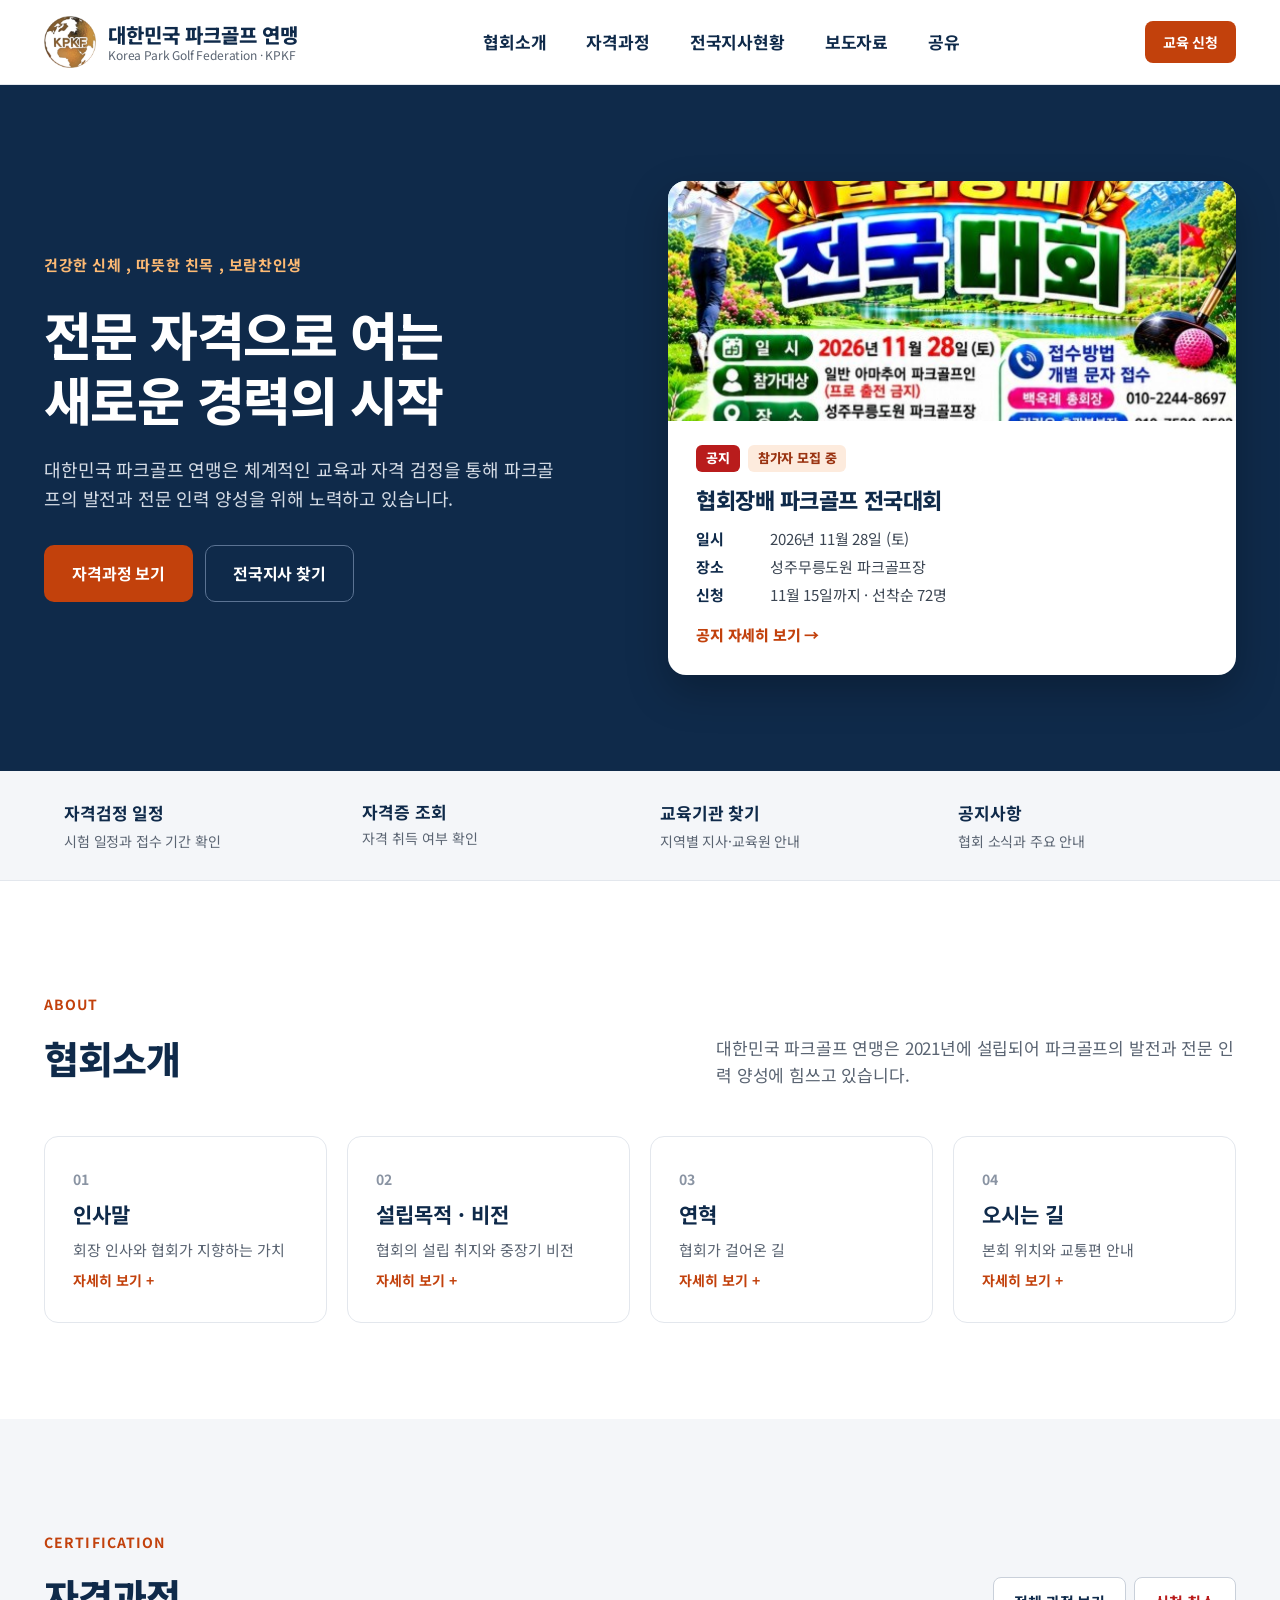
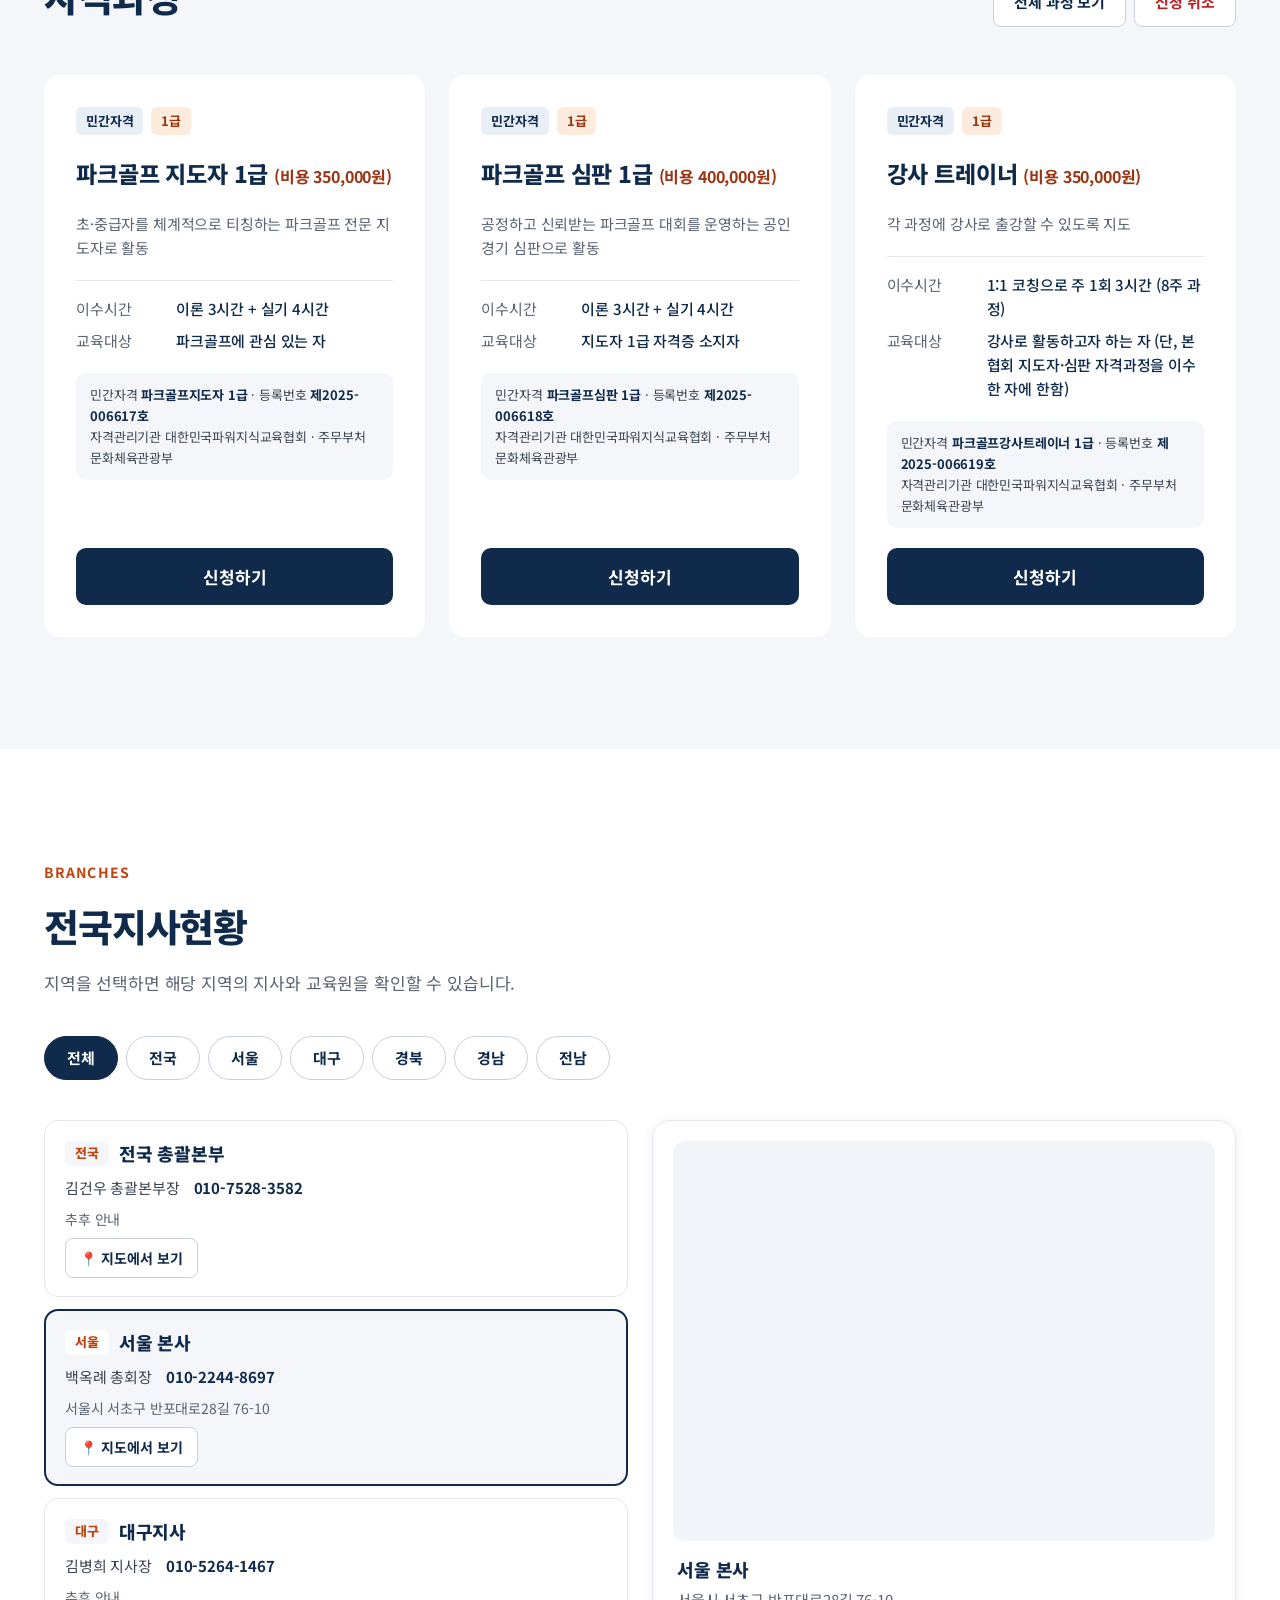
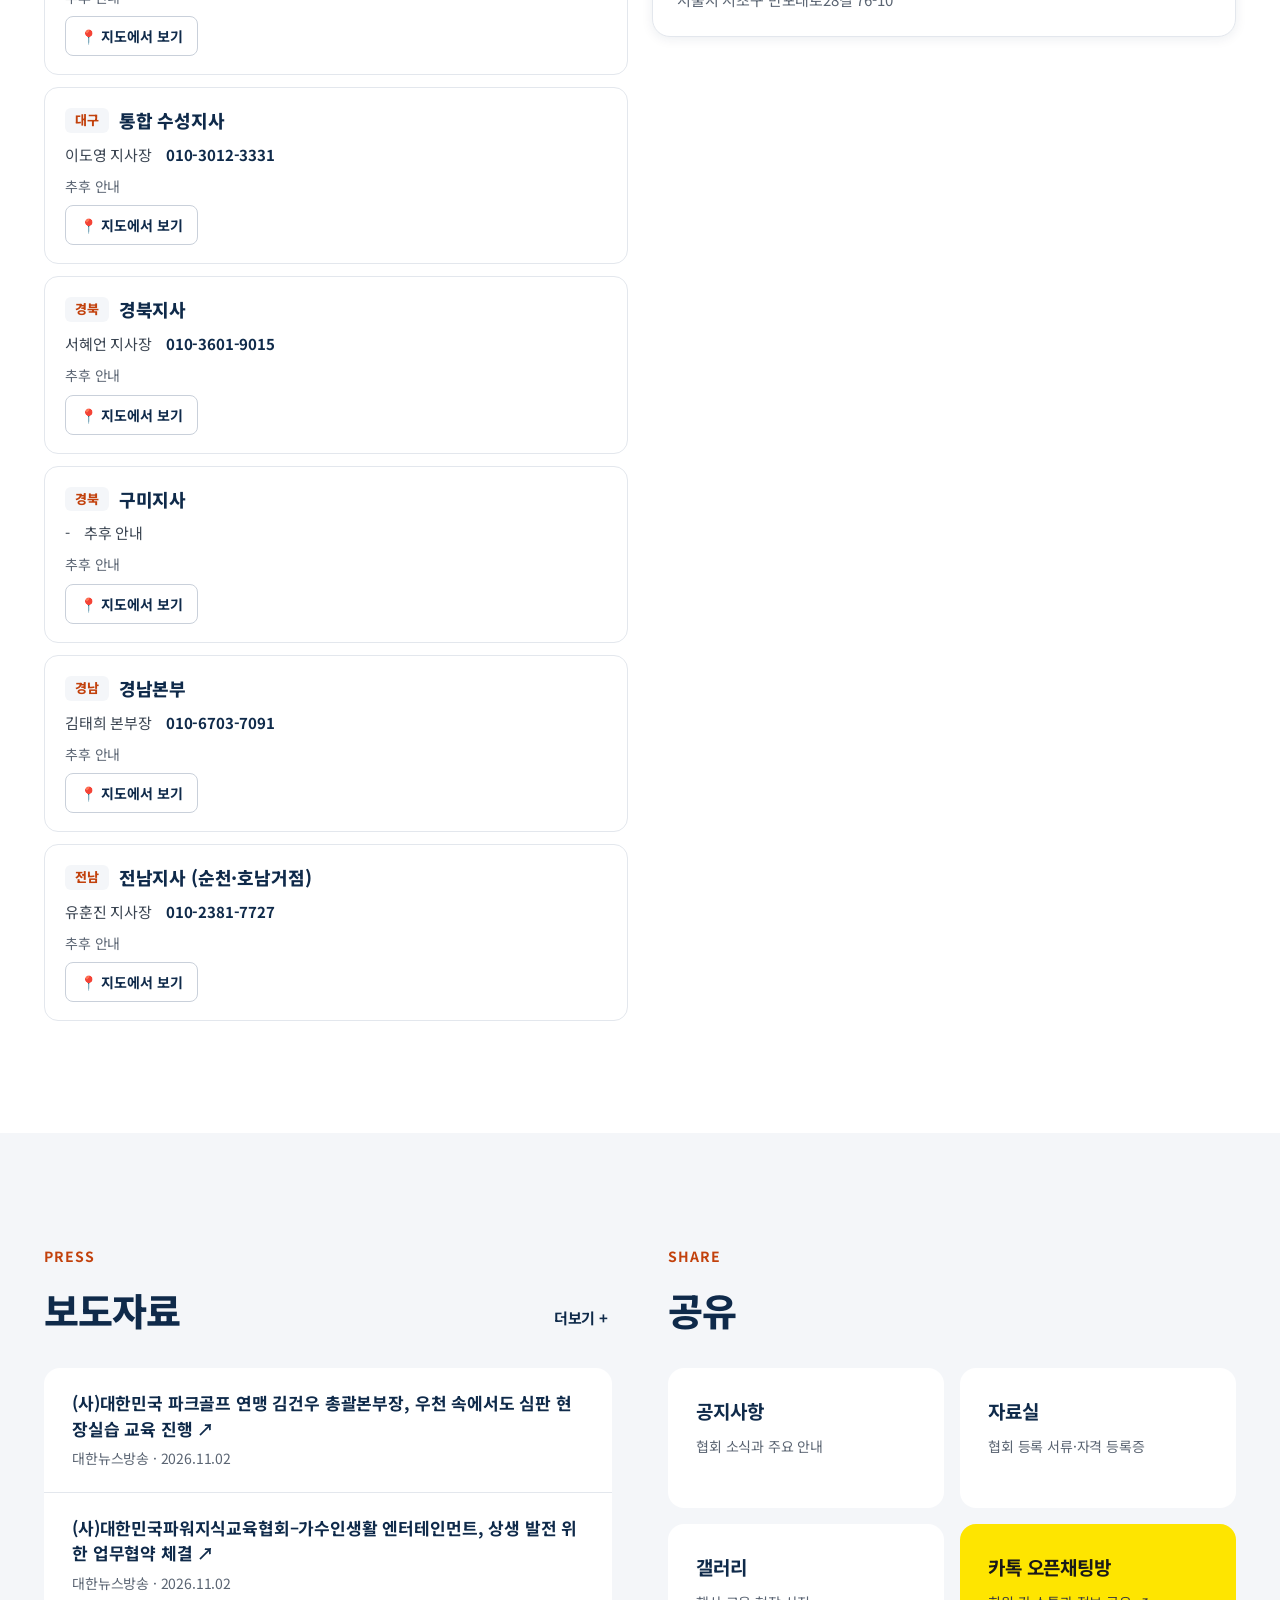
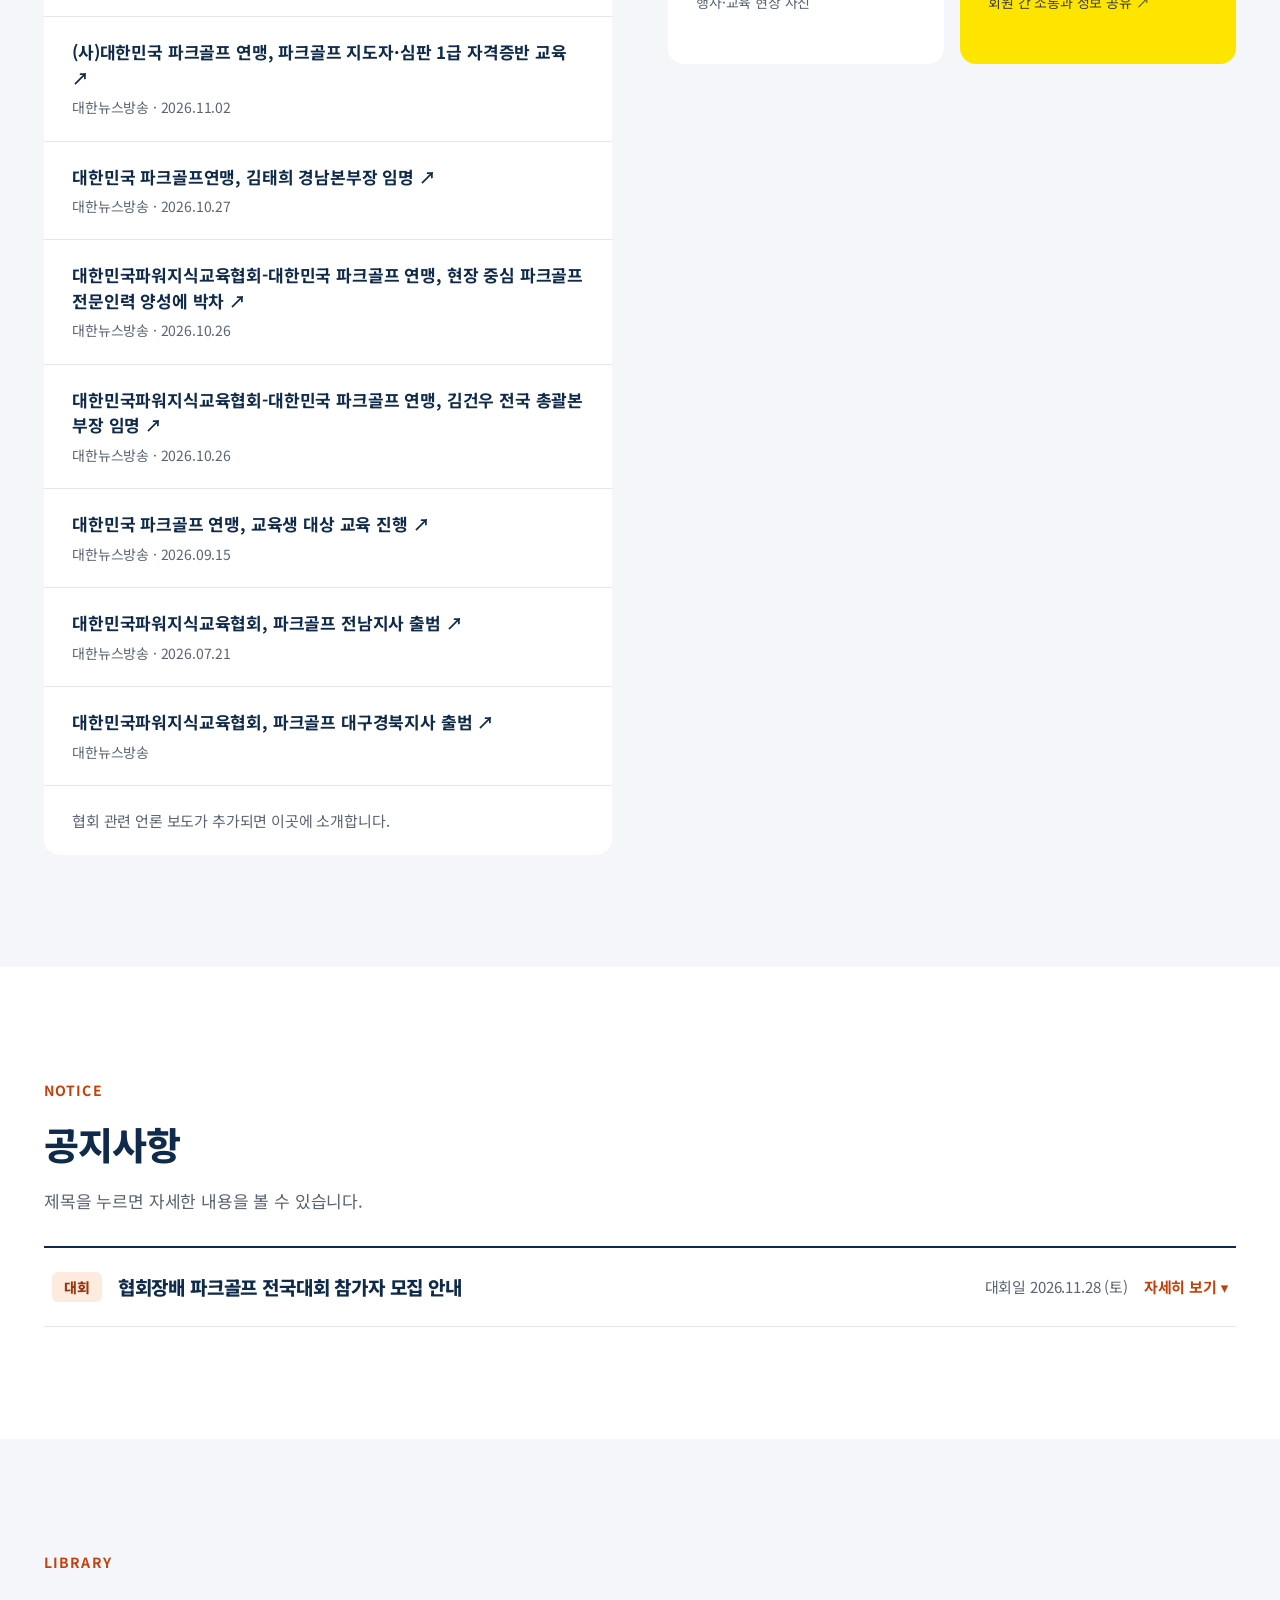
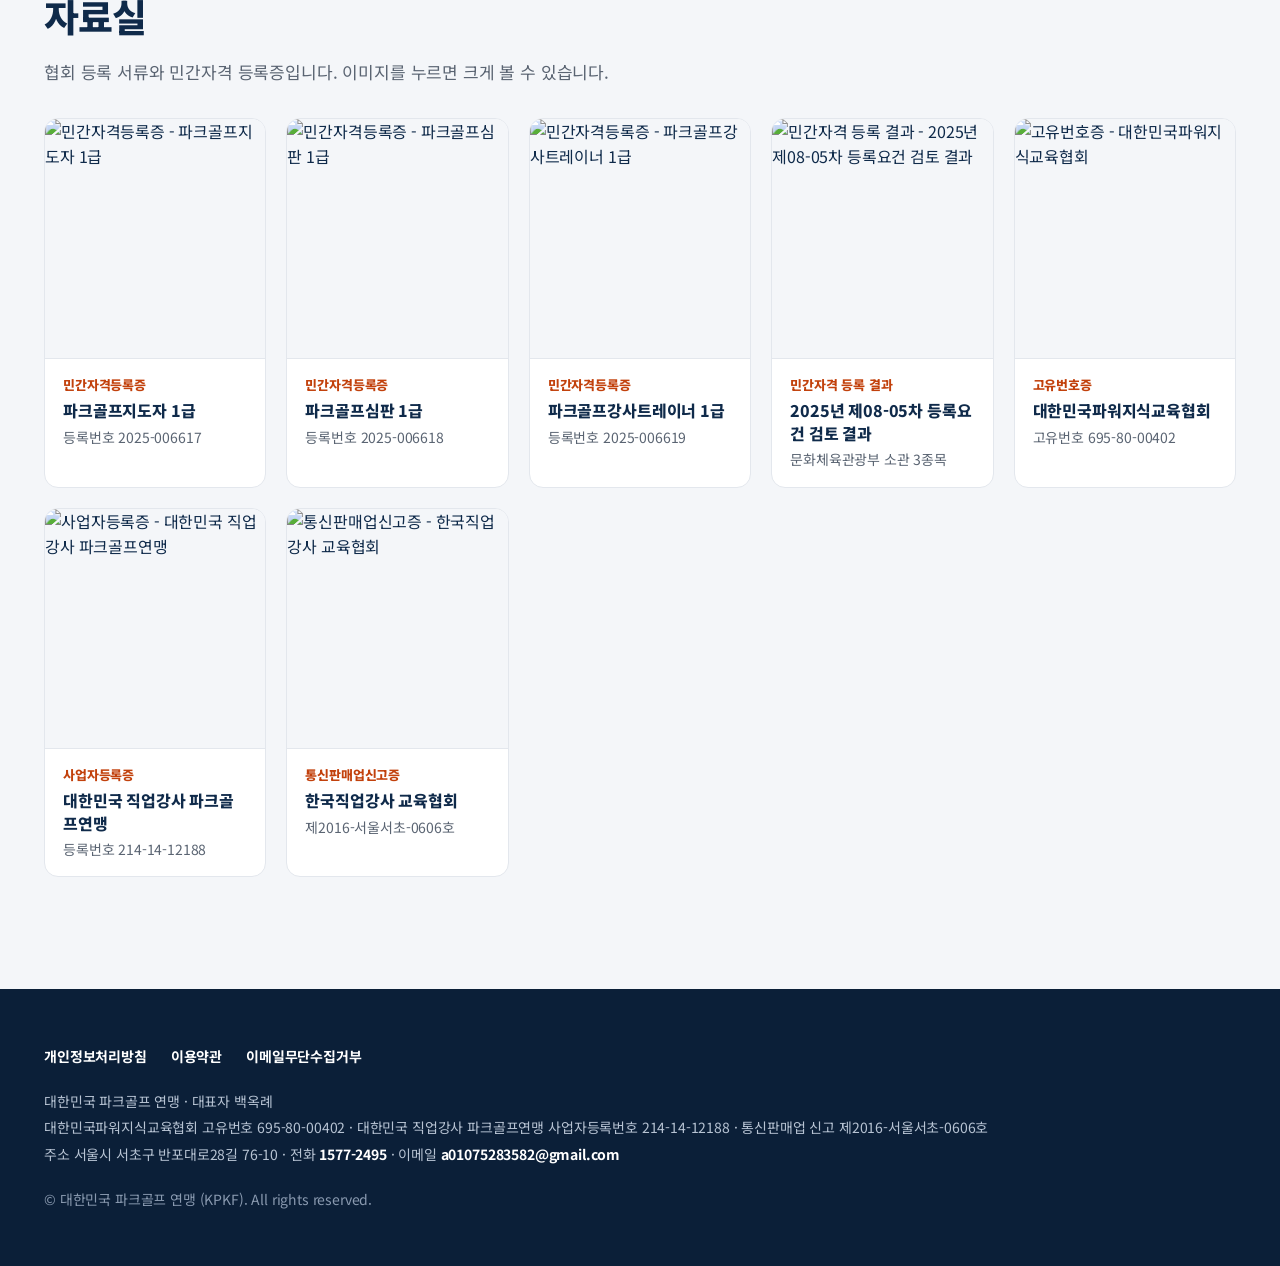
==== index.html @ 2e0759ea "Add files via upload" ====
<!doctype html>
<html lang="ko">
<head>
<meta charset="utf-8">
<link rel="icon" href="kpkf-logo.png">
<meta name="viewport" content="width=device-width, initial-scale=1">
<title>대한민국 파크골프 연맹 공식 홈페이지</title>
<meta name="description" content="대한민국 파크골프 연맹 - 협회소개, 자격과정, 전국지사현황, 보도자료, 공유">
<link rel="preconnect" href="https://fonts.googleapis.com">
<link rel="preconnect" href="https://fonts.gstatic.com" crossorigin>
<link rel="stylesheet" href="https://fonts.googleapis.com/css2?family=Noto+Sans+KR:wght@400;500;700;800&display=swap">
<style>
@media (max-width:640px){#greeting{padding:28px 20px!important}#greeting p:first-of-type{font-size:24px!important}}
:root{--accent:#C2410C}
*{box-sizing:border-box}
html{scroll-behavior:smooth}
body{margin:0}
section[id],div[id]{scroll-margin-top:16px}
a{color:#0F2A4A;text-decoration:none}a:hover{color:#C2410C}
a:focus-visible,button:focus-visible{outline:3px solid #1D4ED8;outline-offset:2px}
.region-btn{min-height:44px;padding:10px 22px;border-radius:999px;font-family:inherit;font-size:15px;font-weight:700;cursor:pointer;background:#FFFFFF;color:#0F2A4A;border:1px solid #C9D0DA}
.region-btn[aria-pressed="true"]{background:#0F2A4A;color:#FFFFFF;border-color:#0F2A4A}
.branch-row td{padding:18px 24px;color:#5A6472}
.branch-row td:last-child{white-space:nowrap}
.branch-row td:first-child{font-weight:700;color:var(--accent)}
.branch-row td:nth-child(2){font-weight:500;color:#0F2A4A}
@media (max-width:640px){h1{font-size:36px!important}h2{font-size:30px!important}}
.about-toggle{padding:32px 28px;border-radius:14px;display:flex;flex-direction:column;align-items:flex-start;gap:10px;min-height:180px;text-align:left;font-family:inherit;color:#0F2A4A;cursor:pointer;background:#FFFFFF;border:1px solid #E3E7ED}
.about-toggle[aria-expanded="true"]{background:#F4F6F9;border:2px solid #0F2A4A;padding:31px 27px}
#greeting[hidden],#vision[hidden],#history[hidden],#location[hidden]{display:none!important}
.apply-btn{margin-top:auto;padding:16px;border-radius:10px;border:0;background:#0F2A4A;color:#FFFFFF;font-family:inherit;font-size:17px;font-weight:700;cursor:pointer}
.apply-btn:hover{background:#1B3A60}
.modal{position:fixed;inset:0;z-index:50;display:flex;align-items:center;justify-content:center;padding:16px}
.modal[hidden]{display:none}
.modal-backdrop{position:absolute;inset:0;background:rgba(11,31,56,.55)}
.modal-panel{position:relative;width:100%;max-width:520px;max-height:calc(100% - 32px);overflow-y:auto;background:#FFFFFF;border-radius:20px;padding:36px 32px;box-shadow:0 20px 60px rgba(11,31,56,.3);color:#0F2A4A}
.modal-x{position:absolute;top:14px;right:14px;width:44px;height:44px;border:0;border-radius:10px;background:transparent;font-size:28px;line-height:1;color:#5A6472;cursor:pointer}
.modal-x:hover{background:#F4F6F9}
.apply-form{display:flex;flex-direction:column;gap:18px}
.apply-form .eyebrow{margin:0;font-size:14px;font-weight:700;color:var(--accent);letter-spacing:.04em}
.apply-form h2{margin:0;font-size:26px;font-weight:800;letter-spacing:-.03em}
.field{display:flex;flex-direction:column;gap:6px;font-size:16px;font-weight:700}
.field input{min-height:52px;padding:12px 14px;border:1px solid #C9D0DA;border-radius:10px;font-family:inherit;font-size:18px;color:#0F2A4A;background:#FFFFFF}
.field input:focus{outline:3px solid #1D4ED8;outline-offset:1px;border-color:#1D4ED8}
.field small{font-size:13px;font-weight:500;color:#5A6472}
.consent{display:flex;gap:10px;align-items:flex-start;padding:14px;border-radius:10px;background:#F4F6F9;font-size:14px;line-height:1.6;color:#3B4552;cursor:pointer}
.consent input{width:22px;height:22px;margin:2px 0 0;flex-shrink:0;accent-color:#0F2A4A}
.consent strong{color:#0F2A4A}
.apply-status{margin:0;font-size:15px;font-weight:700;color:#B91C1C;min-height:1px}
.apply-submit{min-height:56px;border:0;border-radius:12px;background:var(--accent);color:#FFFFFF;font-family:inherit;font-size:18px;font-weight:800;cursor:pointer}
.apply-submit:disabled{opacity:.6;cursor:wait}
.apply-done{display:flex;flex-direction:column;align-items:center;gap:14px;text-align:center;padding:16px 0}
.apply-done[hidden]{display:none}
.apply-done h2{margin:0;font-size:26px;font-weight:800}
.apply-done p{margin:0;font-size:17px;color:#3B4552;line-height:1.7}
.field select{min-height:52px;padding:12px 14px;border:1px solid #C9D0DA;border-radius:10px;font-family:inherit;font-size:18px;color:#0F2A4A;background:#FFFFFF}
.field select:focus{outline:3px solid #1D4ED8;outline-offset:1px;border-color:#1D4ED8}
.cancel-submit{background:#B91C1C}
#verify-open:hover strong{color:#C2410C}
.verify-result{padding:18px;border-radius:12px;font-size:16px;line-height:1.7}
.verify-result[hidden]{display:none}
.verify-ok{background:#D1FAE5;color:#065F46}
.verify-no{background:#FEF2F2;color:#991B1B}
.link-btn{align-self:flex-start;border:0;background:transparent;padding:6px 0;font-family:inherit;font-size:15px;font-weight:700;color:#0F2A4A;text-decoration:underline;cursor:pointer}
#notices summary::-webkit-details-marker{display:none}
#notices summary:hover strong{color:#C2410C}
.branch-layout{display:grid;grid-template-columns:minmax(0,1fr) minmax(0,1fr);gap:24px;align-items:start}
@media (max-width:860px){.branch-layout{grid-template-columns:1fr}.branch-map{position:static!important}}
.branch-map{position:sticky;top:24px;display:flex;flex-direction:column;gap:14px;padding:20px;border-radius:18px;background:#FFFFFF;border:1px solid #E3E7ED;box-shadow:0 2px 12px rgba(15,42,74,.08)}
.branch-card{display:flex;flex-direction:column;gap:8px;padding:18px 20px;border-radius:14px;background:#FFFFFF;border:1px solid #E3E7ED}
.branch-card.on{background:#F4F6F9;border:2px solid #0F2A4A;padding:17px 19px}
.branch-card .rg{padding:2px 10px;border-radius:6px;background:#F4F6F9;color:var(--accent);font-size:13px;font-weight:800}
.branch-card.on .rg{background:#FFFFFF}
.branch-card .nm{font-size:18px;font-weight:800}
.branch-card .mt{display:flex;flex-wrap:wrap;gap:4px 14px;font-size:15px;color:#3B4552}
.branch-card .mt a{font-weight:700}
.branch-card .ad{font-size:14px;color:#5A6472}
.branch-card .go{align-self:flex-start;min-height:40px;padding:8px 14px;border-radius:8px;border:1px solid #C9D0DA;background:#FFFFFF;color:#0F2A4A;font-family:inherit;font-size:14px;font-weight:700;cursor:pointer}
.branch-card .go:hover{border-color:#0F2A4A}
</style>
</head>
<body>
<div style="font-family: 'Noto Sans KR', 'Apple SD Gothic Neo', 'Malgun Gothic', system-ui, sans-serif; color: #0F2A4A; background: #FFFFFF; letter-spacing: -0.01em; line-height: 1.6">

<header style="border-bottom: 1px solid #E3E7ED; background: #FFFFFF">
<div style="max-width: 1240px; margin: 0 auto; padding: 0 24px; min-height: 84px; display: flex; flex-wrap: wrap; align-items: center; justify-content: space-between; gap: 16px">
<a href="#top" style="display: flex; align-items: center; gap: 12px; padding: 12px 0">
<img src="kpkf-logo.png" alt="KPKF 로고" style="width: 52px; height: 52px; object-fit: contain">
<span style="display: flex; flex-direction: column; line-height: 1.25"><strong style="font-size: 20px; font-weight: 800">대한민국 파크골프 연맹</strong><span style="font-size: 12px; color: #5A6472">Korea Park Golf Federation · KPKF</span></span>
</a>
<nav aria-label="주 메뉴" style="display: flex; flex-wrap: wrap; gap: 4px">
<a href="#about" style="padding: 12px 18px; font-size: 17px; font-weight: 700">협회소개</a>
<a href="#courses" style="padding: 12px 18px; font-size: 17px; font-weight: 700">자격과정</a>
<a href="#branches" style="padding: 12px 18px; font-size: 17px; font-weight: 700">전국지사현황</a>
<a href="#press" style="padding: 12px 18px; font-size: 17px; font-weight: 700">보도자료</a>
<a href="#share" style="padding: 12px 18px; font-size: 17px; font-weight: 700">공유</a>
</nav>
<div style="display: flex; gap: 8px">
<a href="#courses" style="padding: 10px 18px; font-size: 14px; font-weight: 700; border-radius: 8px; background: var(--accent); color: #FFFFFF">교육 신청</a>
</div>
</div>
</header>

<section id="top" style="background: #0F2A4A; color: #FFFFFF">
<div style="max-width: 1240px; margin: 0 auto; padding: 96px 24px; display: grid; grid-template-columns: repeat(auto-fit, minmax(320px, 1fr)); gap: 56px; align-items: center">
<div style="display: flex; flex-direction: column; gap: 24px">
<span style="font-size: 15px; font-weight: 700; color: #FDBA74; letter-spacing: 0.04em">건강한 신체 , 따뜻한 친목 , 보람찬인생&nbsp;</span>
<h1 style="margin: 0; font-size: 52px; line-height: 1.25; font-weight: 800; letter-spacing: -0.03em">전문 자격으로 여는<br>새로운 경력의 시작</h1>
<p style="margin: 0; font-size: 18px; color: #D5DCE6; max-width: 520px">대한민국 파크골프 연맹은 체계적인 교육과 자격 검정을 통해 파크골프의 발전과 전문 인력 양성을 위해 노력하고 있습니다.</p>
<div style="display: flex; flex-wrap: wrap; gap: 12px; padding-top: 8px">
<a href="#courses" style="padding: 16px 28px; border-radius: 10px; background: var(--accent); color: #FFFFFF; font-weight: 700; font-size: 16px">자격과정 보기</a>
<a href="#branches" style="padding: 15px 27px; border-radius: 10px; border: 1px solid #5B7393; color: #FFFFFF; font-weight: 700; font-size: 16px">전국지사 찾기</a>
</div>
</div>
<a href="#notices" id="hero-notice" style="display: flex; flex-direction: column; border-radius: 18px; overflow: hidden; background: #FFFFFF; color: #0F2A4A; box-shadow: 0 16px 40px rgba(0, 0, 0, 0.25)">
<img src="notice-tournament.jpg" alt="협회장배 전국대회 포스터" style="display: block; width: 100%; height: 240px; object-fit: cover; object-position: center 22%">
<span style="display: flex; flex-direction: column; gap: 12px; padding: 24px 28px 28px">
<span style="display: flex; flex-wrap: wrap; align-items: center; gap: 8px"><span style="padding: 3px 10px; border-radius: 6px; background: #B91C1C; color: #FFFFFF; font-size: 13px; font-weight: 800">공지</span><span style="padding: 3px 10px; border-radius: 6px; background: #FDEBDD; color: #9A3412; font-size: 13px; font-weight: 800">참가자 모집 중</span></span>
<strong style="font-size: 22px; line-height: 1.4; font-weight: 800; letter-spacing: -0.02em">협회장배 파크골프 전국대회</strong>
<span style="display: grid; grid-template-columns: 64px 1fr; gap: 4px 10px; font-size: 15px; color: #3B4552"><b style="color: #0F2A4A">일시</b><span>2026년 11월 28일 (토)</span><b style="color: #0F2A4A">장소</b><span>성주무릉도원 파크골프장</span><b style="color: #0F2A4A">신청</b><span>11월 15일까지 · 선착순 72명</span></span>
<span style="margin-top: 4px; font-size: 15px; font-weight: 800; color: var(--accent)">공지 자세히 보기 →</span>
</span>
</a>
</div>
</section>

<section aria-label="바로가기" style="background: #F4F6F9; border-bottom: 1px solid #E3E7ED">
<div style="max-width: 1240px; margin: 0 auto; padding: 0 24px; display: grid; grid-template-columns: repeat(auto-fit, minmax(200px, 1fr))">
<a href="#courses" style="padding: 28px 20px; display: flex; flex-direction: column; gap: 4px"><strong style="font-size: 17px">자격검정 일정</strong><span style="font-size: 14px; color: #5A6472">시험 일정과 접수 기간 확인</span></a>
<button type="button" id="verify-open" style="padding: 28px 20px; display: flex; flex-direction: column; align-items: flex-start; gap: 4px; border: 0; background: transparent; font-family: inherit; color: #0F2A4A; text-align: left; cursor: pointer"><strong style="font-size: 17px">자격증 조회</strong><span style="font-size: 14px; color: #5A6472">자격 취득 여부 확인</span></button>
<a href="#branches" style="padding: 28px 20px; display: flex; flex-direction: column; gap: 4px"><strong style="font-size: 17px">교육기관 찾기</strong><span style="font-size: 14px; color: #5A6472">지역별 지사·교육원 안내</span></a>
<a href="#notices" style="padding: 28px 20px; display: flex; flex-direction: column; gap: 4px"><strong style="font-size: 17px">공지사항</strong><span style="font-size: 14px; color: #5A6472">협회 소식과 주요 안내</span></a>
</div>
</section>

<section id="about" style="max-width: 1240px; margin: 0 auto; padding: 112px 24px 96px; display: flex; flex-direction: column; gap: 48px">
<div style="display: flex; flex-wrap: wrap; justify-content: space-between; align-items: flex-end; gap: 24px">
<div style="display: flex; flex-direction: column; gap: 12px">
<span style="font-size: 14px; font-weight: 700; color: var(--accent); letter-spacing: 0.08em">ABOUT</span>
<h2 style="margin: 0; font-size: 38px; font-weight: 800; letter-spacing: -0.03em">협회소개</h2>
</div>
<p style="margin: 0; max-width: 520px; font-size: 17px; color: #5A6472">대한민국 파크골프 연맹은 2021년에 설립되어 파크골프의 발전과 전문 인력 양성에 힘쓰고 있습니다.</p>
</div>
<div style="display: grid; grid-template-columns: repeat(auto-fit, minmax(220px, 1fr)); gap: 20px">
<button type="button" class="about-toggle" data-panel="greeting" aria-expanded="false" aria-controls="greeting"><span style="font-size: 14px; font-weight: 700; color: #8A94A3">01</span><strong style="font-size: 21px">인사말</strong><span style="font-size: 15px; color: #5A6472">회장 인사와 협회가 지향하는 가치</span><span style="margin-top: auto; font-size: 14px; font-weight: 700; color: var(--accent)"><span class="toggle-label">자세히 보기 +</span></span></button>
<button type="button" class="about-toggle" data-panel="vision" aria-expanded="false" aria-controls="vision"><span style="font-size: 14px; font-weight: 700; color: #8A94A3">02</span><strong style="font-size: 21px">설립목적 · 비전</strong><span style="font-size: 15px; color: #5A6472">협회의 설립 취지와 중장기 비전</span><span style="margin-top: auto; font-size: 14px; font-weight: 700; color: var(--accent)"><span class="toggle-label">자세히 보기 +</span></span></button>
<button type="button" class="about-toggle" data-panel="history" aria-expanded="false" aria-controls="history"><span style="font-size: 14px; font-weight: 700; color: #8A94A3">03</span><strong style="font-size: 21px">연혁</strong><span style="font-size: 15px; color: #5A6472">협회가 걸어온 길</span><span style="margin-top: auto; font-size: 14px; font-weight: 700; color: var(--accent)"><span class="toggle-label">자세히 보기 +</span></span></button>
<button type="button" class="about-toggle" data-panel="location" aria-expanded="false" aria-controls="location"><span style="font-size: 14px; font-weight: 700; color: #8A94A3">04</span><strong style="font-size: 21px">오시는 길</strong><span style="font-size: 15px; color: #5A6472">본회 위치와 교통편 안내</span><span style="margin-top: auto; font-size: 14px; font-weight: 700; color: var(--accent)"><span class="toggle-label">자세히 보기 +</span></span></button>
</div>
<div id="greeting" hidden style="display: grid; grid-template-columns: repeat(auto-fit, minmax(300px, 1fr)); gap: 56px; align-items: start; margin-top: -16px; padding: 48px; border-radius: 20px; background: #F4F6F9">
<figure style="margin: 0; display: flex; flex-direction: column; align-items: center; gap: 20px; text-align: center">
<div style="position: relative; width: 100%; max-width: 280px">
<img src="president.jpg" alt="대한민국파워지식교육협회 총회장 백옥례" style="display: block; width: 100%; aspect-ratio: 239 / 265; object-fit: cover; border-radius: 18px; border: 6px solid #FFFFFF; box-sizing: border-box">
<span style="position: absolute; left: 50%; bottom: -16px; transform: translateX(-50%); white-space: nowrap; padding: 6px 18px; border-radius: 999px; background: #0F2A4A; color: #FFFFFF; font-size: 14px; font-weight: 700">총회장 백옥례</span>
</div>
<figcaption style="display: flex; flex-direction: column; gap: 4px; padding-top: 16px">
<strong style="font-size: 26px; font-weight: 800; letter-spacing: 0.2em">백옥례</strong>
<span style="font-size: 15px; font-weight: 700; color: var(--accent)">대한민국파워지식교육협회 총회장</span>
<span style="font-size: 14px; color: #5A6472">사단법인 한국파크골프교육발전위원회 자문위원</span>
</figcaption>
</figure>
<div style="display: flex; flex-direction: column; gap: 20px; font-size: 17px; color: #3B4552; line-height: 1.8">
<span aria-hidden="true" style="font-size: 64px; line-height: 0.6; font-weight: 800; color: var(--accent); padding-top: 16px">“</span>
<p style="margin: 0; font-size: 30px; line-height: 1.45; font-weight: 800; color: #0F2A4A; letter-spacing: -0.03em">건강한 신체, 따뜻한 친목, 보람찬 인생 2막의 일자리를 선물하겠습니다.</p>
<p style="margin: 0">안녕하십니까. 대한민국파워지식교육협회 파크골프 홈페이지를 찾아주신 전국의 파크골프 동호인 여러분과 교육생 여러분을 진심으로 환영합니다.</p>
<p style="margin: 0">초고령 사회로 진입하는 대한민국에서 <strong style="color: #0F2A4A">파크골프</strong>는 단순한 여가 스포츠를 넘어, 어르신들의 활기찬 건강 증진과 세대 간의 소통, 그리고 은퇴 이후 새로운 사회적 역할을 찾아주는 가장 이상적인 생활체육으로 급성장하고 있습니다.</p>
<p style="margin: 0">우리 협회는 서울 본사를 필두로 대구지사, 전남지사 등 전국적인 교육망을 구축하고, 한국직업능력연구원에 정식 등록된 <strong style="color: #0F2A4A">지도자 1급, 강사트레이너 1급, 심판 1급</strong> 자격과정을 체계적으로 운영하고 있습니다. 자격 취득에 머무르지 않고 전국의 체육센터, 복지관, 지자체 구장으로 강사 채용을 직접 연계하여 회원 여러분의 일자리 창출을 끝까지 책임지겠습니다.</p>
<p style="margin: 0; padding-top: 8px; text-align: right; font-size: 18px; font-weight: 700; color: #0F2A4A">대한민국파워지식교육협회 총회장 백 옥 례 배상</p>
</div>
</div>
<div id="vision" hidden style="display: flex; flex-direction: column; gap: 28px; margin-top: -16px; padding: 48px; border-radius: 20px; background: #F4F6F9">
<div style="display: flex; flex-direction: column; gap: 8px">
<h3 style="margin: 0; font-size: 28px; font-weight: 800; letter-spacing: -0.03em">설립목적 · 비전</h3>
<p style="margin: 0; font-size: 16px; color: #5A6472">건강, 화합, 일자리. 협회가 지키는 세 가지 핵심 가치입니다.</p>
</div>
<div style="display: grid; grid-template-columns: repeat(auto-fit, minmax(280px, 1fr)); gap: 24px">
<article style="padding: 36px 32px 28px; border-radius: 18px; border: 1px solid #E3E7ED; background: #FFFFFF; box-shadow: 0 2px 10px rgba(15, 42, 74, 0.06); display: flex; flex-direction: column; gap: 10px">
<span style="width: 64px; height: 64px; border-radius: 16px; background: #059669; display: flex; align-items: center; justify-content: center; margin-bottom: 18px"><svg aria-hidden="true" width="32" height="32" viewBox="0 0 24 24" fill="none" stroke="#FFFFFF" stroke-width="2" stroke-linecap="round" stroke-linejoin="round"><path d="M19 14c1.49-1.46 3-3.21 3-5.5A5.5 5.5 0 0 0 16.5 3c-1.76 0-3 .5-4.5 2-1.5-1.5-2.74-2-4.5-2A5.5 5.5 0 0 0 2 8.5c0 2.3 1.5 4.05 3 5.5l7 7Z"></path><path d="M3.22 12H9.5l.5-1 2 4.5 2-7 1.5 3.5h5.27"></path></svg></span>
<span style="font-size: 14px; font-weight: 800; color: #047857; letter-spacing: 0.06em">VALUE 01</span>
<h4 style="margin: 0; font-size: 22px; font-weight: 800">건강 증진 (Health)</h4>
<span style="font-size: 14px; font-weight: 700; color: #5A6472">100세 시대 심신 활력</span>
<p style="margin: 0; font-size: 16px; color: #3B4552; line-height: 1.75">남녀노소 누구나 무리 없이 자연 속을 걸으며 심폐 기능과 근력을 향상시키는 친환경 평생 건강 스포츠를 보급합니다.</p>
<div style="margin-top: auto; padding-top: 20px; border-top: 1px solid #EEF1F5; display: flex; align-items: center; gap: 8px; font-size: 14px; font-weight: 700; color: #047857"><svg aria-hidden="true" width="18" height="18" viewBox="0 0 24 24" fill="none" stroke="currentColor" stroke-width="2" stroke-linecap="round" stroke-linejoin="round"><circle cx="12" cy="12" r="10"></circle><path d="m9 12 2 2 4-4"></path></svg>협회 핵심 실천 규약</div>
</article>
<article style="padding: 36px 32px 28px; border-radius: 18px; border: 1px solid #E3E7ED; background: #FFFFFF; box-shadow: 0 2px 10px rgba(15, 42, 74, 0.06); display: flex; flex-direction: column; gap: 10px">
<span style="width: 64px; height: 64px; border-radius: 16px; background: #EA580C; display: flex; align-items: center; justify-content: center; margin-bottom: 18px"><svg aria-hidden="true" width="32" height="32" viewBox="0 0 24 24" fill="none" stroke="#FFFFFF" stroke-width="2" stroke-linecap="round" stroke-linejoin="round"><path d="M16 21v-2a4 4 0 0 0-4-4H6a4 4 0 0 0-4 4v2"></path><circle cx="9" cy="7" r="4"></circle><path d="M22 21v-2a4 4 0 0 0-3-3.87"></path><path d="M16 3.13a4 4 0 0 1 0 7.75"></path></svg></span>
<span style="font-size: 14px; font-weight: 800; color: #047857; letter-spacing: 0.06em">VALUE 02</span>
<h4 style="margin: 0; font-size: 22px; font-weight: 800">친목 융합 (Harmony)</h4>
<span style="font-size: 14px; font-weight: 700; color: #5A6472">세대공감 따뜻한 커뮤니티</span>
<p style="margin: 0; font-size: 16px; color: #3B4552; line-height: 1.75">부부, 동호인, 3대 가족이 함께 즐기며 고립과 소외를 극복하고 활력 넘치는 사회적 유대감과 밝은 웃음을 나눕니다.</p>
<div style="margin-top: auto; padding-top: 20px; border-top: 1px solid #EEF1F5; display: flex; align-items: center; gap: 8px; font-size: 14px; font-weight: 700; color: #047857"><svg aria-hidden="true" width="18" height="18" viewBox="0 0 24 24" fill="none" stroke="currentColor" stroke-width="2" stroke-linecap="round" stroke-linejoin="round"><circle cx="12" cy="12" r="10"></circle><path d="m9 12 2 2 4-4"></path></svg>협회 핵심 실천 규약</div>
</article>
<article style="padding: 36px 32px 28px; border-radius: 18px; border: 1px solid #E3E7ED; background: #FFFFFF; box-shadow: 0 2px 10px rgba(15, 42, 74, 0.06); display: flex; flex-direction: column; gap: 10px">
<span style="width: 64px; height: 64px; border-radius: 16px; background: #4338CA; display: flex; align-items: center; justify-content: center; margin-bottom: 18px"><svg aria-hidden="true" width="32" height="32" viewBox="0 0 24 24" fill="none" stroke="#FFFFFF" stroke-width="2" stroke-linecap="round" stroke-linejoin="round"><rect x="2" y="7" width="20" height="14" rx="2"></rect><path d="M16 21V5a2 2 0 0 0-2-2h-4a2 2 0 0 0-2 2v16"></path></svg></span>
<span style="font-size: 14px; font-weight: 800; color: #047857; letter-spacing: 0.06em">VALUE 03</span>
<h4 style="margin: 0; font-size: 22px; font-weight: 800">일자리 창출 (Job Creation)</h4>
<span style="font-size: 14px; font-weight: 700; color: #5A6472">인생 2막 전문 강사 양성</span>
<p style="margin: 0; font-size: 16px; color: #3B4552; line-height: 1.75">체계적인 공인 자격 교육을 통해 은퇴자와 시니어들에게 공공·민간 체육시설 전문 지도자 취업의 길을 열어드립니다.</p>
<div style="margin-top: auto; padding-top: 20px; border-top: 1px solid #EEF1F5; display: flex; align-items: center; gap: 8px; font-size: 14px; font-weight: 700; color: #047857"><svg aria-hidden="true" width="18" height="18" viewBox="0 0 24 24" fill="none" stroke="currentColor" stroke-width="2" stroke-linecap="round" stroke-linejoin="round"><circle cx="12" cy="12" r="10"></circle><path d="m9 12 2 2 4-4"></path></svg>협회 핵심 실천 규약</div>
</article>
</div>
</div>
<div id="history" hidden style="margin-top: -16px; padding: 48px; border-radius: 20px; background: #F4F6F9; display: flex; flex-direction: column; gap: 32px">
<h3 style="margin: 0; display: flex; align-items: center; gap: 12px; font-size: 28px; font-weight: 800; letter-spacing: -0.03em"><svg aria-hidden="true" width="28" height="28" viewBox="0 0 24 24" fill="none" stroke="#047857" stroke-width="2" stroke-linecap="round" stroke-linejoin="round"><rect x="3" y="4" width="18" height="18" rx="2"></rect><path d="M16 2v4M8 2v4M3 10h18"></path></svg>협회 주요 연혁</h3>
<div style="position: relative">
<span aria-hidden="true" style="position: absolute; left: 11px; top: 8px; bottom: 8px; width: 2px; background: #A7F3D0"></span>
<ol style="position: relative; margin: 0; padding: 0; list-style: none; display: flex; flex-direction: column; gap: 32px">
<li style="position: relative; display: flex; flex-direction: column; align-items: flex-start; gap: 8px; padding-left: 40px">
<span aria-hidden="true" style="position: absolute; left: 3px; top: 4px; width: 18px; height: 18px; border-radius: 50%; background: #047857; border: 4px solid #FFFFFF; box-shadow: 0 0 0 1px #A7F3D0; box-sizing: border-box"></span>
<span style="padding: 2px 12px; border-radius: 6px; background: #D1FAE5; color: #065F46; font-size: 14px; font-weight: 800">2021</span>
<p style="margin: 0; font-size: 17px; font-weight: 700; color: #0F2A4A; line-height: 1.6">대한민국파워지식교육협회 설립 및 파크골프 표준화 교육 연구회 발족</p>
</li>
<li style="position: relative; display: flex; flex-direction: column; align-items: flex-start; gap: 8px; padding-left: 40px">
<span aria-hidden="true" style="position: absolute; left: 3px; top: 4px; width: 18px; height: 18px; border-radius: 50%; background: #047857; border: 4px solid #FFFFFF; box-shadow: 0 0 0 1px #A7F3D0; box-sizing: border-box"></span>
<span style="padding: 2px 12px; border-radius: 6px; background: #D1FAE5; color: #065F46; font-size: 14px; font-weight: 800">2022</span>
<p style="margin: 0; font-size: 17px; font-weight: 700; color: #0F2A4A; line-height: 1.6">파크골프 지도자 1급, 강사트레이너 1급, 심판 1급 직업능력연구원 등록</p>
</li>
<li style="position: relative; display: flex; flex-direction: column; align-items: flex-start; gap: 8px; padding-left: 40px">
<span aria-hidden="true" style="position: absolute; left: 3px; top: 4px; width: 18px; height: 18px; border-radius: 50%; background: #047857; border: 4px solid #FFFFFF; box-shadow: 0 0 0 1px #A7F3D0; box-sizing: border-box"></span>
<span style="padding: 2px 12px; border-radius: 6px; background: #D1FAE5; color: #065F46; font-size: 14px; font-weight: 800">2023</span>
<p style="margin: 0; font-size: 17px; font-weight: 700; color: #0F2A4A; line-height: 1.6">수도권 중앙교육원 확장 이전 및 누적 수료생 5,000명 돌파</p>
</li>
<li style="position: relative; display: flex; flex-direction: column; align-items: flex-start; gap: 8px; padding-left: 40px">
<span aria-hidden="true" style="position: absolute; left: 3px; top: 4px; width: 18px; height: 18px; border-radius: 50%; background: #047857; border: 4px solid #FFFFFF; box-shadow: 0 0 0 1px #A7F3D0; box-sizing: border-box"></span>
<span style="padding: 2px 12px; border-radius: 6px; background: #D1FAE5; color: #065F46; font-size: 14px; font-weight: 800">2026. 04</span>
<p style="margin: 0; font-size: 17px; font-weight: 700; color: #0F2A4A; line-height: 1.6">대구지사 공식 창립 출범식 및 영남권 아카데미 개설</p>
</li>
<li style="position: relative; display: flex; flex-direction: column; align-items: flex-start; gap: 8px; padding-left: 40px">
<span aria-hidden="true" style="position: absolute; left: 3px; top: 4px; width: 18px; height: 18px; border-radius: 50%; background: #047857; border: 4px solid #FFFFFF; box-shadow: 0 0 0 1px #A7F3D0; box-sizing: border-box"></span>
<span style="padding: 2px 12px; border-radius: 6px; background: #D1FAE5; color: #065F46; font-size: 14px; font-weight: 800">2026. 08</span>
<p style="margin: 0; font-size: 17px; font-weight: 700; color: #0F2A4A; line-height: 1.6">전남지사(순천·호남거점) 협약 체결 및 제1기 수강생 배출</p>
</li>
<li style="position: relative; display: flex; flex-direction: column; align-items: flex-start; gap: 8px; padding-left: 40px">
<span aria-hidden="true" style="position: absolute; left: 3px; top: 4px; width: 18px; height: 18px; border-radius: 50%; background: #047857; border: 4px solid #FFFFFF; box-shadow: 0 0 0 1px #A7F3D0; box-sizing: border-box"></span>
<span style="padding: 2px 12px; border-radius: 6px; background: #D1FAE5; color: #065F46; font-size: 14px; font-weight: 800">2026. 09</span>
<p style="margin: 0; font-size: 17px; font-weight: 700; color: #0F2A4A; line-height: 1.6">누적 공인 지도자·심판 12,500명 돌파 및 부산경남·충청강원 지사 확대 추진</p>
</li>
</ol>
</div>
</div>
<div id="location" hidden style="margin-top: -16px; padding: 48px; border-radius: 20px; background: #F4F6F9; display: grid; grid-template-columns: repeat(auto-fit, minmax(300px, 1fr)); gap: 40px; align-items: stretch">
<div style="display: flex; flex-direction: column; align-items: flex-start; gap: 20px">
<span style="display: inline-flex; align-items: center; gap: 6px; padding: 6px 12px; border-radius: 8px; background: #D1FAE5; color: #065F46; font-size: 14px; font-weight: 800"><svg aria-hidden="true" width="16" height="16" viewBox="0 0 24 24" fill="none" stroke="currentColor" stroke-width="2.2" stroke-linecap="round" stroke-linejoin="round"><path d="M20 10c0 6-8 12-8 12s-8-6-8-12a8 8 0 0 1 16 0Z"></path><circle cx="12" cy="10" r="3"></circle></svg>본사 및 중앙교육원 위치</span>
<h3 style="margin: 0; font-size: 28px; font-weight: 800; letter-spacing: -0.03em">대한민국파워지식교육협회 중앙본사</h3>
<dl style="margin: 0; display: flex; flex-direction: column; gap: 14px; font-size: 16px">
<div><dt style="font-weight: 800">도로명 주소</dt><dd style="margin: 2px 0 0; color: #3B4552">서울특별시 서초구 반포대로28길 76-10 (서초동)</dd></div>
<div><dt style="font-weight: 800">지하철 이용 시</dt><dd style="margin: 2px 0 0; color: #3B4552">지하철 2호선 서초역 1·2번 출구 도보 5분 (2·3호선 교대역 14번 출구)</dd></div>
<div><dt style="font-weight: 800">버스 이용 시</dt><dd style="margin: 2px 0 0; color: #3B4552">서초역·서초동 정류장 하차 (간선 405, 461, 641, 742 / 지선 5413)</dd></div>
<div><dt style="font-weight: 800">대표 전화</dt><dd style="margin: 2px 0 0"><a href="tel:1577-2495" style="color: #047857; font-size: 18px; font-weight: 800">1577-2495</a></dd></div>
</dl>
<div style="display: flex; flex-wrap: wrap; gap: 10px; padding-top: 8px">
<a href="https://map.kakao.com/link/search/%EC%84%9C%EC%9A%B8%ED%8A%B9%EB%B3%84%EC%8B%9C%20%EC%84%9C%EC%B4%88%EA%B5%AC%20%EB%B0%98%ED%8F%AC%EB%8C%80%EB%A1%9C28%EA%B8%B8%2076-10" target="_blank" rel="noopener" style="display: inline-flex; align-items: center; gap: 8px; min-height: 52px; padding: 0 22px; border-radius: 12px; background: #FEE500; color: #191919; font-size: 16px; font-weight: 800"><svg aria-hidden="true" width="18" height="18" viewBox="0 0 24 24" fill="none" stroke="currentColor" stroke-width="2.2" stroke-linecap="round" stroke-linejoin="round"><path d="M15 3h6v6"></path><path d="M10 14 21 3"></path><path d="M18 13v6a2 2 0 0 1-2 2H5a2 2 0 0 1-2-2V8a2 2 0 0 1 2-2h6"></path></svg>카카오맵 길찾기</a>
<a href="https://map.naver.com/p/search/%EC%84%9C%EC%9A%B8%ED%8A%B9%EB%B3%84%EC%8B%9C%20%EC%84%9C%EC%B4%88%EA%B5%AC%20%EB%B0%98%ED%8F%AC%EB%8C%80%EB%A1%9C28%EA%B8%B8%2076-10" target="_blank" rel="noopener" style="display: inline-flex; align-items: center; gap: 8px; min-height: 52px; padding: 0 22px; border-radius: 12px; background: #00873C; color: #FFFFFF; font-size: 16px; font-weight: 800"><svg aria-hidden="true" width="18" height="18" viewBox="0 0 24 24" fill="none" stroke="currentColor" stroke-width="2.2" stroke-linecap="round" stroke-linejoin="round"><path d="M15 3h6v6"></path><path d="M10 14 21 3"></path><path d="M18 13v6a2 2 0 0 1-2 2H5a2 2 0 0 1-2-2V8a2 2 0 0 1 2-2h6"></path></svg>네이버 지도 길찾기</a>
</div>
</div>
<div style="padding: 24px; border-radius: 18px; background: #FFFFFF; box-shadow: 0 2px 12px rgba(15, 42, 74, 0.08); display: flex">
<div style="flex: 1; display: flex; flex-direction: column; gap: 14px">
<iframe title="대한민국파워지식교육협회 중앙본사 위치 지도" src="https://maps.google.com/maps?q=%EC%84%9C%EC%9A%B8%ED%8A%B9%EB%B3%84%EC%8B%9C%20%EC%84%9C%EC%B4%88%EA%B5%AC%20%EB%B0%98%ED%8F%AC%EB%8C%80%EB%A1%9C28%EA%B8%B8%2076-10&amp;hl=ko&amp;z=17&amp;output=embed" loading="lazy" referrerpolicy="no-referrer-when-downgrade" style="width: 100%; flex: 1; min-height: 320px; border: 0; border-radius: 12px; background: #F1F4F8"></iframe>
<div style="display: flex; flex-direction: column; gap: 4px; padding: 0 4px">
<strong style="font-size: 17px; font-weight: 800">대한민국파워지식교육협회 중앙본사</strong>
<span style="font-size: 15px; color: #5A6472">서울특별시 서초구 반포대로28길 76-10 (서초동)</span>
</div>
</div>
</div>
</div>
</section>

<section id="courses" style="background: #F4F6F9">
<div style="max-width: 1240px; margin: 0 auto; padding: 112px 24px; display: flex; flex-direction: column; gap: 48px">
<div style="display: flex; flex-wrap: wrap; justify-content: space-between; align-items: flex-end; gap: 24px">
<div style="display: flex; flex-direction: column; gap: 12px">
<span style="font-size: 14px; font-weight: 700; color: var(--accent); letter-spacing: 0.08em">CERTIFICATION</span>
<h2 style="margin: 0; font-size: 38px; font-weight: 800; letter-spacing: -0.03em">자격과정</h2>
</div>
<div style="display: flex; flex-wrap: wrap; gap: 8px"><a href="#" style="padding: 12px 20px; border-radius: 8px; border: 1px solid #C9D0DA; font-size: 15px; font-weight: 700; background: #FFFFFF">전체 과정 보기</a><button type="button" id="cancel-open" style="min-height: 46px; padding: 12px 20px; border-radius: 8px; border: 1px solid #C9D0DA; background: #FFFFFF; color: #B91C1C; font-family: inherit; font-size: 15px; font-weight: 700; cursor: pointer">신청 취소</button></div>
</div>
<div style="display: grid; grid-template-columns: repeat(auto-fit, minmax(280px, 1fr)); gap: 24px">
<article style="background: #FFFFFF; border-radius: 16px; padding: 32px; display: flex; flex-direction: column; gap: 20px">
<div style="display: flex; gap: 8px"><span style="padding: 4px 10px; border-radius: 6px; background: #E8EEF6; font-size: 13px; font-weight: 700">민간자격</span><span style="padding: 4px 10px; border-radius: 6px; background: #FDEBDD; color: #9A3412; font-size: 13px; font-weight: 700">1급</span></div>
<h3 style="margin: 0; font-size: 23px; font-weight: 800">파크골프 지도자 1급 <span style="font-size: 16px; font-weight: 700; color: #9A3412; white-space: nowrap">(비용 350,000원)</span></h3>
<p style="margin: 0; font-size: 15px; color: #5A6472">초·중급자를 체계적으로 티칭하는 파크골프 전문 지도자로 활동</p>
<dl style="margin: 0; display: grid; grid-template-columns: 88px 1fr; gap: 8px 12px; font-size: 15px; padding-top: 16px; border-top: 1px solid #E3E7ED"><dt style="color: #5A6472">이수시간</dt><dd style="margin: 0; font-weight: 500">이론 3시간 + 실기 4시간</dd><dt style="color: #5A6472">교육대상</dt><dd style="margin: 0; font-weight: 500">파크골프에 관심 있는 자</dd></dl>
<p style="margin: 0; padding: 12px 14px; border-radius: 10px; background: #F4F6F9; font-size: 13px; line-height: 1.6; color: #3B4552">민간자격 <strong style="color: #0F2A4A">파크골프지도자 1급</strong> · 등록번호 <strong style="color: #0F2A4A">제2025-006617호</strong><br>자격관리기관 대한민국파워지식교육협회 · 주무부처 문화체육관광부</p>
<button type="button" class="apply-btn" data-course="파크골프 지도자 1급">신청하기</button>
</article>
<article style="background: #FFFFFF; border-radius: 16px; padding: 32px; display: flex; flex-direction: column; gap: 20px">
<div style="display: flex; gap: 8px"><span style="padding: 4px 10px; border-radius: 6px; background: #E8EEF6; font-size: 13px; font-weight: 700">민간자격</span><span style="padding: 4px 10px; border-radius: 6px; background: #FDEBDD; color: #9A3412; font-size: 13px; font-weight: 700">1급</span></div>
<h3 style="margin: 0; font-size: 23px; font-weight: 800">파크골프 심판 1급 <span style="font-size: 16px; font-weight: 700; color: #9A3412; white-space: nowrap">(비용 400,000원)</span></h3>
<p style="margin: 0; font-size: 15px; color: #5A6472">공정하고 신뢰받는 파크골프 대회를 운영하는 공인 경기 심판으로 활동</p>
<dl style="margin: 0; display: grid; grid-template-columns: 88px 1fr; gap: 8px 12px; font-size: 15px; padding-top: 16px; border-top: 1px solid #E3E7ED"><dt style="color: #5A6472">이수시간</dt><dd style="margin: 0; font-weight: 500">이론 3시간 + 실기 4시간</dd><dt style="color: #5A6472">교육대상</dt><dd style="margin: 0; font-weight: 500">지도자 1급 자격증 소지자</dd></dl>
<p style="margin: 0; padding: 12px 14px; border-radius: 10px; background: #F4F6F9; font-size: 13px; line-height: 1.6; color: #3B4552">민간자격 <strong style="color: #0F2A4A">파크골프심판 1급</strong> · 등록번호 <strong style="color: #0F2A4A">제2025-006618호</strong><br>자격관리기관 대한민국파워지식교육협회 · 주무부처 문화체육관광부</p>
<button type="button" class="apply-btn" data-course="파크골프 심판 1급">신청하기</button>
</article>
<article style="background: #FFFFFF; border-radius: 16px; padding: 32px; display: flex; flex-direction: column; gap: 20px">
<div style="display: flex; gap: 8px"><span style="padding: 4px 10px; border-radius: 6px; background: #E8EEF6; font-size: 13px; font-weight: 700">민간자격</span><span style="padding: 4px 10px; border-radius: 6px; background: #FDEBDD; color: #9A3412; font-size: 13px; font-weight: 700">1급</span></div>
<h3 style="margin: 0; font-size: 23px; font-weight: 800">강사 트레이너 <span style="font-size: 16px; font-weight: 700; color: #9A3412; white-space: nowrap">(비용 350,000원)</span></h3>
<p style="margin: 0; font-size: 15px; color: #5A6472">각 과정에 강사로 출강할 수 있도록 지도</p>
<dl style="margin: 0; display: grid; grid-template-columns: 88px 1fr; gap: 8px 12px; font-size: 15px; padding-top: 16px; border-top: 1px solid #E3E7ED"><dt style="color: #5A6472">이수시간</dt><dd style="margin: 0; font-weight: 500">1:1 코칭으로 주 1회 3시간 (8주 과정)</dd><dt style="color: #5A6472">교육대상</dt><dd style="margin: 0; font-weight: 500">강사로 활동하고자 하는 자 (단, 본 협회 지도자·심판 자격과정을 이수한 자에 한함)</dd></dl>
<p style="margin: 0; padding: 12px 14px; border-radius: 10px; background: #F4F6F9; font-size: 13px; line-height: 1.6; color: #3B4552">민간자격 <strong style="color: #0F2A4A">파크골프강사트레이너 1급</strong> · 등록번호 <strong style="color: #0F2A4A">제2025-006619호</strong><br>자격관리기관 대한민국파워지식교육협회 · 주무부처 문화체육관광부</p>
<button type="button" class="apply-btn" data-course="강사 트레이너">신청하기</button>
</article>
</div>
</div>
</section>

<section id="branches" style="max-width: 1240px; margin: 0 auto; padding: 112px 24px; display: flex; flex-direction: column; gap: 40px">
<div style="display: flex; flex-direction: column; gap: 12px">
<span style="font-size: 14px; font-weight: 700; color: var(--accent); letter-spacing: 0.08em">BRANCHES</span>
<h2 style="margin: 0; font-size: 38px; font-weight: 800; letter-spacing: -0.03em">전국지사현황</h2>
<p style="margin: 0; font-size: 17px; color: #5A6472">지역을 선택하면 해당 지역의 지사와 교육원을 확인할 수 있습니다.</p>
</div>
<div id="regions" role="group" aria-label="지역 선택" style="display: flex; flex-wrap: wrap; gap: 8px">

</div>
<div class="branch-layout">
<div id="branch-list" style="display: flex; flex-direction: column; gap: 12px"></div>
<div class="branch-map">
<iframe id="branch-map" title="지사 위치 지도" loading="lazy" referrerpolicy="no-referrer-when-downgrade" style="width: 100%; height: 400px; border: 0; border-radius: 12px; background: #F1F4F8"></iframe>
<div style="display: flex; flex-direction: column; gap: 4px; padding: 0 4px">
<strong id="branch-map-name" style="font-size: 18px; font-weight: 800"></strong>
<span id="branch-map-addr" style="font-size: 15px; color: #5A6472"></span>
<span id="branch-map-note" style="font-size: 13px; color: #9A3412"></span>
</div>
</div>
</div>
</section>

<section style="background: #F4F6F9">
<div style="max-width: 1240px; margin: 0 auto; padding: 112px 24px; display: grid; grid-template-columns: repeat(auto-fit, minmax(340px, 1fr)); gap: 56px">

<div id="press" style="display: flex; flex-direction: column; gap: 28px">
<div style="display: flex; justify-content: space-between; align-items: flex-end; gap: 16px">
<div style="display: flex; flex-direction: column; gap: 12px">
<span style="font-size: 14px; font-weight: 700; color: var(--accent); letter-spacing: 0.08em">PRESS</span>
<h2 style="margin: 0; font-size: 38px; font-weight: 800; letter-spacing: -0.03em">보도자료</h2>
</div>
<a href="#" style="padding: 10px 4px; font-size: 15px; font-weight: 700">더보기 +</a>
</div>
<ul style="margin: 0; padding: 0; list-style: none; background: #FFFFFF; border-radius: 16px">
<li style="padding: 22px 28px; display: flex; flex-direction: column; gap: 6px; border-bottom: 1px solid #E3E7ED"><a href="https://www.skypress.co.kr/news/articleView.html?idxno=153716" target="_blank" rel="noopener" style="font-size: 17px; font-weight: 700; line-height: 1.5">(사)대한민국 파크골프 연맹 김건우 총괄본부장, 우천 속에서도 심판 현장실습 교육 진행 ↗</a><span style="color: #5A6472; font-size: 14px">대한뉴스방송 · 2026.11.02</span></li>
<li style="padding: 22px 28px; display: flex; flex-direction: column; gap: 6px; border-bottom: 1px solid #E3E7ED"><a href="https://www.skypress.co.kr/news/articleView.html?idxno=153715" target="_blank" rel="noopener" style="font-size: 17px; font-weight: 700; line-height: 1.5">(사)대한민국파워지식교육협회–가수인생활 엔터테인먼트, 상생 발전 위한 업무협약 체결 ↗</a><span style="color: #5A6472; font-size: 14px">대한뉴스방송 · 2026.11.02</span></li>
<li style="padding: 22px 28px; display: flex; flex-direction: column; gap: 6px; border-bottom: 1px solid #E3E7ED"><a href="https://www.skypress.co.kr/news/articleView.html?idxno=153713" target="_blank" rel="noopener" style="font-size: 17px; font-weight: 700; line-height: 1.5">(사)대한민국 파크골프 연맹, 파크골프 지도자·심판 1급 자격증반 교육 ↗</a><span style="color: #5A6472; font-size: 14px">대한뉴스방송 · 2026.11.02</span></li>
<li style="padding: 22px 28px; display: flex; flex-direction: column; gap: 6px; border-bottom: 1px solid #E3E7ED"><a href="https://www.skypress.co.kr/news/articleView.html?idxno=151344" target="_blank" rel="noopener" style="font-size: 17px; font-weight: 700; line-height: 1.5">대한민국 파크골프연맹, 김태희 경남본부장 임명 ↗</a><span style="color: #5A6472; font-size: 14px">대한뉴스방송 · 2026.10.27</span></li>
<li style="padding: 22px 28px; display: flex; flex-direction: column; gap: 6px; border-bottom: 1px solid #E3E7ED"><a href="https://www.skypress.co.kr/news/articleView.html?idxno=150812" target="_blank" rel="noopener" style="font-size: 17px; font-weight: 700; line-height: 1.5">대한민국파워지식교육협회-대한민국 파크골프 연맹, 현장 중심 파크골프 전문인력 양성에 박차 ↗</a><span style="color: #5A6472; font-size: 14px">대한뉴스방송 · 2026.10.26</span></li>
<li style="padding: 22px 28px; display: flex; flex-direction: column; gap: 6px; border-bottom: 1px solid #E3E7ED"><a href="https://www.skypress.co.kr/news/articleView.html?idxno=150811" target="_blank" rel="noopener" style="font-size: 17px; font-weight: 700; line-height: 1.5">대한민국파워지식교육협회-대한민국 파크골프 연맹, 김건우 전국 총괄본부장 임명 ↗</a><span style="color: #5A6472; font-size: 14px">대한뉴스방송 · 2026.10.26</span></li>
<li style="padding: 22px 28px; display: flex; flex-direction: column; gap: 6px; border-bottom: 1px solid #E3E7ED"><a href="https://www.skypress.co.kr/news/articleView.html?idxno=137961" target="_blank" rel="noopener" style="font-size: 17px; font-weight: 700; line-height: 1.5">대한민국 파크골프 연맹, 교육생 대상 교육 진행 ↗</a><span style="color: #5A6472; font-size: 14px">대한뉴스방송 · 2026.09.15</span></li>
<li style="padding: 22px 28px; display: flex; flex-direction: column; gap: 6px; border-bottom: 1px solid #E3E7ED"><a href="https://www.skypress.co.kr/news/articleView.html?idxno=118944" target="_blank" rel="noopener" style="font-size: 17px; font-weight: 700; line-height: 1.5">대한민국파워지식교육협회, 파크골프 전남지사 출범 ↗</a><span style="color: #5A6472; font-size: 14px">대한뉴스방송 · 2026.07.21</span></li>
<li style="padding: 22px 28px; display: flex; flex-direction: column; gap: 6px; border-bottom: 1px solid #E3E7ED"><a href="https://www.skypress.co.kr/news/articleList.html?sc_area=A&amp;view_type=sm&amp;sc_word=%ED%8C%8C%EC%9B%8C%EC%A7%80%EC%8B%9D%EA%B5%90%EC%9C%A1%ED%98%91%ED%9A%8C" target="_blank" rel="noopener" style="font-size: 17px; font-weight: 700; line-height: 1.5">대한민국파워지식교육협회, 파크골프 대구경북지사 출범 ↗</a><span style="color: #5A6472; font-size: 14px">대한뉴스방송</span></li>
<li style="padding: 22px 28px; color: #5A6472; font-size: 15px; line-height: 1.7">협회 관련 언론 보도가 추가되면 이곳에 소개합니다.</li>
</ul>
</div>

<div id="share" style="display: flex; flex-direction: column; gap: 28px">
<div style="display: flex; flex-direction: column; gap: 12px">
<span style="font-size: 14px; font-weight: 700; color: var(--accent); letter-spacing: 0.08em">SHARE</span>
<h2 style="margin: 0; font-size: 38px; font-weight: 800; letter-spacing: -0.03em">공유</h2>
</div>
<div style="display: grid; grid-template-columns: repeat(2, minmax(0, 1fr)); gap: 16px">
<a href="#notices" style="background: #FFFFFF; border-radius: 16px; padding: 28px; display: flex; flex-direction: column; gap: 8px; min-height: 140px"><strong style="font-size: 19px">공지사항</strong><span style="font-size: 14px; color: #5A6472">협회 소식과 주요 안내</span></a>
<a href="#library" style="background: #FFFFFF; border-radius: 16px; padding: 28px; display: flex; flex-direction: column; gap: 8px; min-height: 140px"><strong style="font-size: 19px">자료실</strong><span style="font-size: 14px; color: #5A6472">협회 등록 서류·자격 등록증</span></a>
<a href="#" style="background: #FFFFFF; border-radius: 16px; padding: 28px; display: flex; flex-direction: column; gap: 8px; min-height: 140px"><strong style="font-size: 19px">갤러리</strong><span style="font-size: 14px; color: #5A6472">행사·교육 현장 사진</span></a>
<a href="https://open.kakao.com/o/gaPf6BHi" target="_blank" rel="noopener" style="background: #FEE500; border-radius: 16px; padding: 28px; display: flex; flex-direction: column; gap: 8px; min-height: 140px; color: #191919"><strong style="font-size: 19px">카톡 오픈채팅방</strong><span style="font-size: 14px; color: #3C3C3C">회원 간 소통과 정보 공유 ↗</span></a>
</div>
</div>

</div>
</section>

<section id="notices" style="max-width: 1240px; margin: 0 auto; padding: 112px 24px; display: flex; flex-direction: column; gap: 32px">
<div style="display: flex; flex-direction: column; gap: 12px">
<span style="font-size: 14px; font-weight: 700; color: var(--accent); letter-spacing: 0.08em">NOTICE</span>
<h2 style="margin: 0; font-size: 38px; font-weight: 800; letter-spacing: -0.03em">공지사항</h2>
<p style="margin: 0; font-size: 17px; color: #5A6472">제목을 누르면 자세한 내용을 볼 수 있습니다.</p>
</div>
<div style="border-top: 2px solid #0F2A4A">
<details id="notice-1" style="border-bottom: 1px solid #E3E7ED">
<summary style="list-style: none; cursor: pointer; padding: 24px 8px; display: flex; flex-wrap: wrap; align-items: center; gap: 12px 16px">
<span style="padding: 4px 12px; border-radius: 6px; background: #FDEBDD; color: #9A3412; font-size: 14px; font-weight: 800">대회</span>
<strong style="flex: 1; min-width: 240px; font-size: 19px; font-weight: 800">협회장배 파크골프 전국대회 참가자 모집 안내</strong>
<span style="font-size: 15px; color: #5A6472">대회일 2026.11.28 (토)</span>
<span aria-hidden="true" style="font-size: 15px; font-weight: 700; color: var(--accent)">자세히 보기 ▾</span>
</summary>
<div style="padding: 8px 8px 48px; display: grid; grid-template-columns: repeat(auto-fit, minmax(300px, 1fr)); gap: 40px; align-items: start">
<img src="notice-tournament.jpg" alt="협회장배 전국대회 포스터. 2026년 11월 28일 토요일, 성주무릉도원 파크골프장" style="width: 100%; max-width: 480px; border-radius: 14px; box-shadow: 0 4px 18px rgba(15, 42, 74, 0.12)">
<div style="display: flex; flex-direction: column; gap: 32px; font-size: 16px; line-height: 1.7; color: #3B4552">
<p style="margin: 0">주최 <strong style="color: #0F2A4A">대한민국파워지식교육협회</strong> · 주관 <strong style="color: #0F2A4A">대한민국 파크골프 연맹</strong></p>
<dl style="margin: 0; display: grid; grid-template-columns: 96px 1fr; gap: 12px 16px">
<dt style="font-weight: 800; color: #0F2A4A">일시</dt><dd style="margin: 0"><strong style="color: #B91C1C; font-size: 18px">2026년 11월 28일 (토)</strong></dd>
<dt style="font-weight: 800; color: #0F2A4A">참가대상</dt><dd style="margin: 0">일반 아마추어 파크골프인 <span style="color: #B91C1C">(프로 출전 금지)</span></dd>
<dt style="font-weight: 800; color: #0F2A4A">장소</dt><dd style="margin: 0">성주무릉도원 파크골프장<br><span style="font-size: 15px; color: #5A6472">경북 성주군 선남면 선노로 188-18</span></dd>
<dt style="font-weight: 800; color: #0F2A4A">참가인원</dt><dd style="margin: 0">72명</dd>
<dt style="font-weight: 800; color: #0F2A4A">참가비</dt><dd style="margin: 0"><strong style="color: #0F2A4A">5만원</strong> (라운딩비 + 점심)</dd>
<dt style="font-weight: 800; color: #0F2A4A">신청기간</dt><dd style="margin: 0">9월 28일 ~ 11월 15일<br><span style="font-size: 15px; color: #B91C1C">선착순 접수, 마감 후 대기 없음</span></dd>
</dl>
<div style="padding: 24px; border-radius: 14px; background: #F4F6F9; display: flex; flex-direction: column; gap: 14px">
<strong style="font-size: 18px; color: #0F2A4A">접수방법 · 개별 문자 접수</strong>
<div style="display: flex; flex-wrap: wrap; justify-content: space-between; gap: 4px 12px"><span>백옥례 총회장</span><a href="sms:010-2244-8697" style="font-weight: 800">010-2244-8697</a></div>
<div style="display: flex; flex-wrap: wrap; justify-content: space-between; gap: 4px 12px"><span>김건우 총괄본부장</span><a href="sms:010-7528-3582" style="font-weight: 800">010-7528-3582</a></div>
<div style="display: flex; flex-wrap: wrap; justify-content: space-between; gap: 4px 12px"><span>오혜경 총괄운영위원장</span><a href="sms:010-5152-3582" style="font-weight: 800">010-5152-3582</a></div>
<div style="padding-top: 14px; border-top: 1px solid #DDE2E9"><strong style="color: #0F2A4A">입금계좌</strong> 농협 352-1839614-923 (예금주 오혜경)<br><span style="font-size: 15px; color: #B91C1C">입금 후 성명과 성별을 문자로 꼭 보내 주세요.</span></div>
</div>
</div>
<div style="grid-column: 1 / -1; display: grid; grid-template-columns: repeat(auto-fit, minmax(300px, 1fr)); gap: 24px">
<div style="padding: 28px; border-radius: 14px; border: 1px solid #E3E7ED; display: flex; flex-direction: column; gap: 12px">
<strong style="font-size: 20px; color: #0F2A4A">대회일정</strong>
<div style="display: grid; grid-template-columns: 130px 1fr; gap: 10px 12px; font-size: 16px">
<span style="font-weight: 700; color: #1D4ED8">11:30 ~ 12:00</span><span>참가자 접수</span>
<span style="font-weight: 700; color: #1D4ED8">12:00 ~ 13:00</span><span>중식</span>
<span style="font-weight: 700; color: #1D4ED8">13:30 ~ 14:00</span><span>개회식</span>
<span style="font-weight: 700; color: #1D4ED8">14:00 ~ 16:30</span><span>본 대회 (72명)</span>
<span style="font-weight: 700; color: #1D4ED8">16:30 ~</span><span>시상 및 폐회식</span>
</div>
</div>
<div style="padding: 28px; border-radius: 14px; border: 1px solid #E3E7ED; display: flex; flex-direction: column; gap: 12px">
<strong style="font-size: 20px; color: #0F2A4A">시상내역</strong>
<div style="display: grid; grid-template-columns: 72px 1fr; gap: 10px 12px; font-size: 16px">
<span style="font-weight: 800; color: #B91C1C">1등</span><span>상장 + 트로피 + 클럽 (100만원 상당)</span>
<span style="font-weight: 800; color: #B91C1C">2등</span><span>상장 + 트로피 + 클럽 (80만원 상당)</span>
<span style="font-weight: 800; color: #B91C1C">3등</span><span>상장 + 트로피 + 클럽 (60만원 상당)</span>
<span style="font-weight: 800; color: #0F2A4A">4등</span><span>클럽백 + 상금 20만원</span>
<span style="font-weight: 800; color: #0F2A4A">5등</span><span>상금 10만원</span>
<span style="font-weight: 800; color: #0F2A4A">6~10등</span><span>파크용품</span>
</div>
<p style="margin: 4px 0 0; font-size: 15px; font-weight: 700; color: #0F2A4A">홀인원상 1명 · 알바트로스상 1명 · 행운상 20명</p>
</div>
</div>
<div style="grid-column: 1 / -1; display: flex; flex-direction: column; gap: 10px; font-size: 15px; color: #5A6472">
<p style="margin: 0"><strong style="color: #0F2A4A">후원</strong> ELLE SPORTS · 빅스타 파크골프 · 파크야 파크골프스크린 · 현대자동차 청호로대리점 정석현 부장 · 코리아모델브랜딩협회 · 웅진프리드라이프 대구 중구지점장 이탁규 · 대한여성파크골프협회 대구지회 · 울엄마손메밀묵 · 대한뉴스방송 · A플러셋 대구안심지사</p>
<p style="margin: 0; font-size: 17px; color: #0F2A4A"><strong>문의</strong> 김건우 총괄본부장 <a href="tel:010-7528-3582" style="font-weight: 800">010-7528-3582</a></p>
</div>
</div>
</details>
</div>
</section>

<section id="library" style="background: #F4F6F9">
<div style="max-width: 1240px; margin: 0 auto; padding: 112px 24px; display: flex; flex-direction: column; gap: 32px">
<div style="display: flex; flex-direction: column; gap: 12px">
<span style="font-size: 14px; font-weight: 700; color: var(--accent); letter-spacing: 0.08em">LIBRARY</span>
<h2 style="margin: 0; font-size: 38px; font-weight: 800; letter-spacing: -0.03em">자료실</h2>
<p style="margin: 0; font-size: 17px; color: #5A6472">협회 등록 서류와 민간자격 등록증입니다. 이미지를 누르면 크게 볼 수 있습니다.</p>
</div>
<div style="display: grid; grid-template-columns: repeat(auto-fill, minmax(220px, 1fr)); gap: 20px">
<a href="doc-cert-leader.jpg" target="_blank" rel="noopener" style="display: flex; flex-direction: column; border-radius: 14px; overflow: hidden; background: #FFFFFF; border: 1px solid #E3E7ED; color: #0F2A4A">
<img src="doc-cert-leader.jpg" alt="민간자격등록증 - 파크골프지도자 1급" loading="lazy" style="display: block; width: 100%; height: 240px; object-fit: cover; object-position: top; background: #F4F6F9; border-bottom: 1px solid #E3E7ED">
<span style="display: flex; flex-direction: column; gap: 4px; padding: 16px 18px">
<span style="font-size: 13px; font-weight: 800; color: var(--accent)">민간자격등록증</span>
<strong style="font-size: 16px; font-weight: 800; line-height: 1.4">파크골프지도자 1급</strong>
<span style="font-size: 14px; color: #5A6472">등록번호 2025-006617</span>
</span>
</a>
<a href="doc-cert-referee.jpg" target="_blank" rel="noopener" style="display: flex; flex-direction: column; border-radius: 14px; overflow: hidden; background: #FFFFFF; border: 1px solid #E3E7ED; color: #0F2A4A">
<img src="doc-cert-referee.jpg" alt="민간자격등록증 - 파크골프심판 1급" loading="lazy" style="display: block; width: 100%; height: 240px; object-fit: cover; object-position: top; background: #F4F6F9; border-bottom: 1px solid #E3E7ED">
<span style="display: flex; flex-direction: column; gap: 4px; padding: 16px 18px">
<span style="font-size: 13px; font-weight: 800; color: var(--accent)">민간자격등록증</span>
<strong style="font-size: 16px; font-weight: 800; line-height: 1.4">파크골프심판 1급</strong>
<span style="font-size: 14px; color: #5A6472">등록번호 2025-006618</span>
</span>
</a>
<a href="doc-cert-trainer.jpg" target="_blank" rel="noopener" style="display: flex; flex-direction: column; border-radius: 14px; overflow: hidden; background: #FFFFFF; border: 1px solid #E3E7ED; color: #0F2A4A">
<img src="doc-cert-trainer.jpg" alt="민간자격등록증 - 파크골프강사트레이너 1급" loading="lazy" style="display: block; width: 100%; height: 240px; object-fit: cover; object-position: top; background: #F4F6F9; border-bottom: 1px solid #E3E7ED">
<span style="display: flex; flex-direction: column; gap: 4px; padding: 16px 18px">
<span style="font-size: 13px; font-weight: 800; color: var(--accent)">민간자격등록증</span>
<strong style="font-size: 16px; font-weight: 800; line-height: 1.4">파크골프강사트레이너 1급</strong>
<span style="font-size: 14px; color: #5A6472">등록번호 2025-006619</span>
</span>
</a>
<a href="doc-registration-list.jpg" target="_blank" rel="noopener" style="display: flex; flex-direction: column; border-radius: 14px; overflow: hidden; background: #FFFFFF; border: 1px solid #E3E7ED; color: #0F2A4A">
<img src="doc-registration-list.jpg" alt="민간자격 등록 결과 - 2025년 제08-05차 등록요건 검토 결과" loading="lazy" style="display: block; width: 100%; height: 240px; object-fit: cover; object-position: top; background: #F4F6F9; border-bottom: 1px solid #E3E7ED">
<span style="display: flex; flex-direction: column; gap: 4px; padding: 16px 18px">
<span style="font-size: 13px; font-weight: 800; color: var(--accent)">민간자격 등록 결과</span>
<strong style="font-size: 16px; font-weight: 800; line-height: 1.4">2025년 제08-05차 등록요건 검토 결과</strong>
<span style="font-size: 14px; color: #5A6472">문화체육관광부 소관 3종목</span>
</span>
</a>
<a href="doc-assoc-id.jpg" target="_blank" rel="noopener" style="display: flex; flex-direction: column; border-radius: 14px; overflow: hidden; background: #FFFFFF; border: 1px solid #E3E7ED; color: #0F2A4A">
<img src="doc-assoc-id.jpg" alt="고유번호증 - 대한민국파워지식교육협회" loading="lazy" style="display: block; width: 100%; height: 240px; object-fit: cover; object-position: top; background: #F4F6F9; border-bottom: 1px solid #E3E7ED">
<span style="display: flex; flex-direction: column; gap: 4px; padding: 16px 18px">
<span style="font-size: 13px; font-weight: 800; color: var(--accent)">고유번호증</span>
<strong style="font-size: 16px; font-weight: 800; line-height: 1.4">대한민국파워지식교육협회</strong>
<span style="font-size: 14px; color: #5A6472">고유번호 695-80-00402</span>
</span>
</a>
<a href="doc-business.jpg" target="_blank" rel="noopener" style="display: flex; flex-direction: column; border-radius: 14px; overflow: hidden; background: #FFFFFF; border: 1px solid #E3E7ED; color: #0F2A4A">
<img src="doc-business.jpg" alt="사업자등록증 - 대한민국 직업강사 파크골프연맹" loading="lazy" style="display: block; width: 100%; height: 240px; object-fit: cover; object-position: top; background: #F4F6F9; border-bottom: 1px solid #E3E7ED">
<span style="display: flex; flex-direction: column; gap: 4px; padding: 16px 18px">
<span style="font-size: 13px; font-weight: 800; color: var(--accent)">사업자등록증</span>
<strong style="font-size: 16px; font-weight: 800; line-height: 1.4">대한민국 직업강사 파크골프연맹</strong>
<span style="font-size: 14px; color: #5A6472">등록번호 214-14-12188</span>
</span>
</a>
<a href="doc-ecommerce.jpg" target="_blank" rel="noopener" style="display: flex; flex-direction: column; border-radius: 14px; overflow: hidden; background: #FFFFFF; border: 1px solid #E3E7ED; color: #0F2A4A">
<img src="doc-ecommerce.jpg" alt="통신판매업신고증 - 한국직업강사 교육협회" loading="lazy" style="display: block; width: 100%; height: 240px; object-fit: cover; object-position: top; background: #F4F6F9; border-bottom: 1px solid #E3E7ED">
<span style="display: flex; flex-direction: column; gap: 4px; padding: 16px 18px">
<span style="font-size: 13px; font-weight: 800; color: var(--accent)">통신판매업신고증</span>
<strong style="font-size: 16px; font-weight: 800; line-height: 1.4">한국직업강사 교육협회</strong>
<span style="font-size: 14px; color: #5A6472">제2016-서울서초-0606호</span>
</span>
</a>
</div>
</div>
</section>

<div id="apply-modal" class="modal" hidden>
<div class="modal-backdrop" data-close></div>
<div class="modal-panel" role="dialog" aria-modal="true" aria-labelledby="apply-title">
<button type="button" class="modal-x" data-close aria-label="닫기">×</button>
<form id="apply-form" class="apply-form">
<p class="eyebrow">자격과정 신청</p>
<h2 id="apply-title">자격과정 신청</h2>
<input type="hidden" name="과정" id="apply-course">
<label class="field">이름<input name="이름" required autocomplete="name" placeholder="홍길동"></label>
<label class="field">생년월일<input name="생년월일" required inputmode="numeric" maxlength="8" pattern="[0-9]{8}" placeholder="예: 19600515" title="숫자 8자리로 입력해 주세요 (예: 19600515)"><small>숫자 8자리로 입력해 주세요</small></label>
<label class="field">전화번호<input type="tel" name="전화번호" required autocomplete="tel" placeholder="예: 010-1234-5678"></label>
<label class="field">주소<input name="주소" required autocomplete="street-address" placeholder="예: 서울시 ○○구 ○○로 00"></label>
<label class="consent"><input type="checkbox" name="개인정보동의" value="동의함" required><span><strong>[필수] 개인정보 수집·이용에 동의합니다.</strong><br>수집 항목: 이름, 생년월일, 전화번호, 주소 · 이용 목적: 자격과정 신청 접수 및 안내 · 보유 기간: 교육 종료 후 3년</span></label>
<p class="apply-status" id="apply-status" role="alert"></p>
<button type="submit" class="apply-submit" id="apply-submit">신청하기</button>
</form>
<div class="apply-done" id="apply-done" hidden>
<h2>신청이 접수되었습니다</h2>
<p>입력하신 전화번호로 담당자가<br>교육 일정을 안내해 드리겠습니다.</p>
<button type="button" class="apply-submit" data-close style="min-width: 160px; padding: 0 24px">확인</button>
</div>
</div>
</div>
<div id="cancel-modal" class="modal" hidden>
<div class="modal-backdrop" data-close></div>
<div class="modal-panel" role="dialog" aria-modal="true" aria-labelledby="cancel-title">
<button type="button" class="modal-x" data-close aria-label="닫기">×</button>
<form id="cancel-form" class="apply-form">
<p class="eyebrow" style="color: #B91C1C">신청 취소</p>
<h2 id="cancel-title">자격과정 신청 취소</h2>
<p style="margin: 0; font-size: 15px; color: #5A6472; line-height: 1.6">신청하실 때 적은 이름과 전화번호를 입력해 주세요.</p>
<label class="field">취소할 과정<select name="취소 과정" required><option value="">과정을 선택해 주세요</option><option>파크골프 지도자 1급</option><option>파크골프 심판 1급</option><option>강사 트레이너</option></select></label>
<label class="field">이름<input name="이름" required autocomplete="name" placeholder="홍길동"></label>
<label class="field">전화번호<input type="tel" name="전화번호" required autocomplete="tel" placeholder="예: 010-1234-5678"></label>
<label class="field">취소 사유 <small>(선택)</small><input name="취소 사유" placeholder="예: 일정이 맞지 않아서"></label>
<label class="consent"><input type="checkbox" name="개인정보동의" value="동의함" required><span><strong>[필수] 개인정보 수집·이용에 동의합니다.</strong><br>수집 항목: 이름, 전화번호 · 이용 목적: 신청 취소 확인 및 처리 · 보유 기간: 취소 처리 후 3년</span></label>
<p class="apply-status" id="cancel-status" role="alert"></p>
<button type="submit" class="apply-submit cancel-submit" id="cancel-submit">신청 취소하기</button>
</form>
<div class="apply-done" id="cancel-done" hidden>
<h2>취소 요청이 접수되었습니다</h2>
<p>확인 후 입력하신 전화번호로<br>처리 결과를 안내해 드리겠습니다.</p>
<button type="button" class="apply-submit" data-close style="min-width: 160px; padding: 0 24px">확인</button>
</div>
</div>
</div>
<div id="verify-modal" class="modal" hidden>
<div class="modal-backdrop" data-close></div>
<div class="modal-panel" role="dialog" aria-modal="true" aria-labelledby="verify-title">
<button type="button" class="modal-x" data-close aria-label="닫기">×</button>
<form id="verify-form" class="apply-form">
<p class="eyebrow">자격증 조회</p>
<h2 id="verify-title">자격 취득 여부 확인</h2>
<p style="margin: 0; font-size: 15px; color: #5A6472; line-height: 1.6">자격증에 적힌 정보를 정확히 입력해 주세요.</p>
<label class="field">이름<input name="이름" required autocomplete="name" placeholder="홍길동"></label>
<label class="field">생년월일<input name="생년월일" required inputmode="numeric" maxlength="8" pattern="[0-9]{8}" placeholder="예: 19600515" title="숫자 8자리로 입력해 주세요 (예: 19600515)"><small>숫자 8자리로 입력해 주세요</small></label>
<label class="field">자격증 번호<input name="자격증번호" required placeholder="자격증에 적힌 번호"></label>
<div class="verify-result" id="verify-result" role="status" hidden></div>
<button type="submit" class="apply-submit" id="verify-submit">조회하기</button>
<button type="button" class="link-btn" id="verify-to-request">조회가 안 되나요? 협회에 확인 요청하기</button>
</form>
<form id="vreq-form" class="apply-form" hidden>
<p class="eyebrow">자격증 조회 요청</p>
<h2>협회에 확인 요청하기</h2>
<p style="margin: 0; font-size: 15px; color: #5A6472; line-height: 1.6">협회에서 확인한 뒤 입력하신 전화번호로 결과를 알려 드립니다.</p>
<label class="field">이름<input name="이름" required autocomplete="name" placeholder="홍길동"></label>
<label class="field">생년월일<input name="생년월일" required inputmode="numeric" maxlength="8" pattern="[0-9]{8}" placeholder="예: 19600515" title="숫자 8자리로 입력해 주세요 (예: 19600515)"></label>
<label class="field">전화번호<input type="tel" name="전화번호" required autocomplete="tel" placeholder="예: 010-1234-5678"></label>
<label class="field">자격증 번호 <small>(아시는 경우)</small><input name="자격증번호" placeholder="자격증에 적힌 번호"></label>
<label class="consent"><input type="checkbox" name="개인정보동의" value="동의함" required><span><strong>[필수] 개인정보 수집·이용에 동의합니다.</strong><br>수집 항목: 이름, 생년월일, 전화번호, 자격증 번호 · 이용 목적: 자격 취득 여부 확인 및 안내 · 보유 기간: 확인 완료 후 3년</span></label>
<p class="apply-status" id="vreq-status" role="alert"></p>
<button type="submit" class="apply-submit" id="vreq-submit">확인 요청 보내기</button>
<button type="button" class="link-btn" id="vreq-back">← 바로 조회로 돌아가기</button>
</form>
<div class="apply-done" id="vreq-done" hidden>
<h2>확인 요청이 접수되었습니다</h2>
<p>협회에서 확인한 뒤 입력하신 전화번호로<br>결과를 알려 드리겠습니다.</p>
<button type="button" class="apply-submit" data-close style="min-width: 160px; padding: 0 24px">확인</button>
</div>
</div>
</div>
<footer style="background: #0B1F38; color: #B7C3D3">
<div style="max-width: 1240px; margin: 0 auto; padding: 56px 24px; display: flex; flex-direction: column; gap: 20px; font-size: 14px">
<div style="display: flex; flex-wrap: wrap; gap: 24px; color: #FFFFFF; font-weight: 700"><a href="#" style="color: #FFFFFF">개인정보처리방침</a><a href="#" style="color: #FFFFFF">이용약관</a><a href="#" style="color: #FFFFFF">이메일무단수집거부</a></div>
<p style="margin: 0; line-height: 1.9">대한민국 파크골프 연맹 · 대표자 백옥례<br>대한민국파워지식교육협회 고유번호 695-80-00402 · 대한민국 직업강사 파크골프연맹 사업자등록번호 214-14-12188 · 통신판매업 신고 제2016-서울서초-0606호<br>주소 서울시 서초구 반포대로28길 76-10 · 전화 <a href="tel:1577-2495" style="color: #FFFFFF; font-weight: 700">1577-2495</a> · 이메일 <a href="mailto:a01075283582@gmail.com" style="color: #FFFFFF; font-weight: 700">a01075283582@gmail.com</a></p>
<p style="margin: 0; color: #8A9AB0">© 대한민국 파크골프 연맹 (KPKF). All rights reserved.</p>
</div>
</footer>

</div>
<script>
/* 전국지사현황 데이터: 실제 지사 정보로 바꿔 주세요 */
/* 전국지사 데이터: [지사명, 지사장, 주소, 연락처, 지도 검색어, 정확한 주소 여부] */
const BRANCHES = {
  "전국": [["전국 총괄본부","김건우 총괄본부장","추후 안내","010-7528-3582","",false]],
  "서울": [["서울 본사","백옥례 총회장","서울시 서초구 반포대로28길 76-10","010-2244-8697","서울특별시 서초구 반포대로28길 76-10",true]],
  "대구": [["대구지사","김병희 지사장","추후 안내","010-5264-1467","대구광역시",false],["통합 수성지사","이도영 지사장","추후 안내","010-3012-3331","대구광역시 수성구",false]],
  "경북": [["경북지사","서혜언 지사장","추후 안내","010-3601-9015","경상북도",false],["구미지사","-","추후 안내","추후 안내","경상북도 구미시",false]],
  "경남": [["경남본부","김태희 본부장","추후 안내","010-6703-7091","경상남도",false]],
  "전남": [["전남지사 (순천·호남거점)","유훈진 지사장","추후 안내","010-2381-7727","전라남도 순천시",false]]
};
const regionBox = document.getElementById("regions");
const listBox = document.getElementById("branch-list");
const mapFrame = document.getElementById("branch-map");
let currentRegion = "전체", selectedBranch = "서울 본사";
function el(tag, cls, text) { const e = document.createElement(tag); if (cls) e.className = cls; if (text != null) e.textContent = text; return e; }
function selectBranch(reg, b, scroll) {
  selectedBranch = b[0];
  const [name, , addr, , q, exact] = b;
  document.getElementById("branch-map-name").textContent = name;
  document.getElementById("branch-map-addr").textContent = addr !== "추후 안내" ? addr : (q || "위치 준비 중");
  document.getElementById("branch-map-note").textContent = !q ? "위치 정보가 등록되면 지도에 표시됩니다." : (exact ? "" : "대략적인 위치예요. 정확한 주소가 등록되면 바로 바뀝니다.");
  const zoom = exact ? 16 : (/[시구]$/.test(q) ? 12 : 9);
  mapFrame.src = "https://maps.google.com/maps?q=" + encodeURIComponent(q || "대한민국") + "&hl=ko&z=" + (q ? zoom : 7) + "&output=embed";
  listBox.querySelectorAll(".branch-card").forEach(c => c.classList.toggle("on", c.dataset.name === name));
  if (scroll && window.matchMedia("(max-width: 860px)").matches) mapFrame.scrollIntoView({ behavior: "smooth", block: "center" });
}
function showRegion(name) {
  currentRegion = name;
  regionBox.querySelectorAll("button").forEach(b => b.setAttribute("aria-pressed", b.textContent === name ? "true" : "false"));
  const regs = name === "전체" ? Object.keys(BRANCHES) : [name];
  listBox.replaceChildren(...regs.flatMap(reg => BRANCHES[reg].map(b => {
    const card = el("div", "branch-card"); card.dataset.name = b[0];
    const head = el("div"); head.style.cssText = "display:flex;flex-wrap:wrap;align-items:center;gap:8px 10px";
    head.append(el("span", "rg", reg), el("strong", "nm", b[0]));
    const meta = el("div", "mt"); meta.append(el("span", null, b[1]));
    if (/^[0-9-]+$/.test(b[3])) { const a = el("a", null, b[3]); a.href = "tel:" + b[3]; meta.append(a); } else meta.append(el("span", null, b[3]));
    const go = el("button", "go", "📍 지도에서 보기"); go.type = "button";
    go.addEventListener("click", () => selectBranch(reg, b, true));
    card.append(head, meta, el("div", "ad", b[2]), go);
    return card;
  })));
  const first = regs.flatMap(r => BRANCHES[r].map(b => [r, b])).find(([, b]) => b[0] === selectedBranch) || [regs[0], BRANCHES[regs[0]][0]];
  selectBranch(first[0], first[1], false);
}
["전체", ...Object.keys(BRANCHES)].forEach(name => {
  const b = document.createElement("button");
  b.type = "button"; b.className = "region-btn"; b.textContent = name;
  b.addEventListener("click", () => showRegion(name));
  regionBox.appendChild(b);
});
showRegion("전체");

/* 이메일 전송 공통 함수: 실패하면 원인을 알려 줍니다 */
async function sendMail(payload) {
  if (location.protocol === "file:") throw new Error("컴퓨터에 저장된 파일로 열어서는 전송되지 않습니다. https://kpkf20.github.io/ 주소로 접속해 주세요.");
  let res, body = {};
  try {
    res = await fetch("https://formsubmit.co/ajax/" + encodeURIComponent(APPLY_EMAIL), {
      method: "POST",
      headers: { "Content-Type": "application/json", "Accept": "application/json" },
      body: JSON.stringify({ ...payload, _template: "table", _captcha: "false" })
    });
  } catch (e) {
    throw new Error("전송 서버에 연결하지 못했습니다. 인터넷 연결이나 광고 차단 프로그램을 확인해 주세요.");
  }
  try { body = await res.json(); } catch (e) {}
  const ok = res.ok && String(body.success) !== "false";
  if (ok && /activat/i.test(body.message || "")) return "activation";
  if (!ok) throw new Error((body.message ? "전송 서버 안내: " + body.message : "전송 서버 오류 (" + res.status + ")"));
  return "sent";
}

/* 자격과정 신청서 ─ 신청 내용을 받을 이메일 주소를 아래 따옴표 안에 넣어 주세요 */
const APPLY_EMAIL = "a01075283582@gmail.com";
const modal = document.getElementById("apply-modal");
const form = document.getElementById("apply-form");
const done = document.getElementById("apply-done");
const statusEl = document.getElementById("apply-status");
const submitBtn = document.getElementById("apply-submit");
let lastTrigger = null;
function openApply(course, trigger) {
  lastTrigger = trigger;
  form.reset();
  statusEl.textContent = "";
  document.getElementById("apply-course").value = course;
  document.getElementById("apply-title").textContent = course;
  form.hidden = false; done.hidden = true;
  modal.hidden = false;
  document.body.style.overflow = "hidden";
  form.querySelector('input[name="이름"]').focus();
}
function closeApply() {
  modal.hidden = true;
  document.body.style.overflow = "";
  if (lastTrigger) lastTrigger.focus();
}
document.querySelectorAll(".apply-btn").forEach(b => b.addEventListener("click", () => openApply(b.dataset.course, b)));
modal.addEventListener("click", e => { if (e.target.closest("[data-close]")) closeApply(); });
document.addEventListener("keydown", e => { if (e.key === "Escape" && !modal.hidden) closeApply(); });
form.addEventListener("submit", async e => {
  e.preventDefault();
  statusEl.textContent = "";
  if (!form.checkValidity()) { form.reportValidity(); return; }
  if (!APPLY_EMAIL) { statusEl.textContent = "온라인 신청 준비 중입니다. 협회(1577-2495)로 전화 문의해 주세요."; return; }
  const data = Object.fromEntries(new FormData(form));
  submitBtn.disabled = true; submitBtn.textContent = "보내는 중…";
  try {
    const r = await sendMail({ ...data, _subject: "[자격과정 신청] " + data["과정"] + " - " + data["이름"] });
    if (r === "activation") {
      statusEl.textContent = "처음 한 번은 협회 Gmail로 온 FormSubmit 확인 메일의 Activate Form 버튼을 눌러야 합니다. 누른 뒤 다시 신청해 주세요.";
      return;
    }
    form.hidden = true; done.hidden = false;
    done.querySelector("button").focus();
  } catch (err) {
    statusEl.textContent = "전송하지 못했습니다. " + err.message + " 급하시면 협회(1577-2495)로 전화 주세요.";
  } finally {
    submitBtn.disabled = false; submitBtn.textContent = "신청하기";
  }
});

/* 협회소개 01·02 카드: 누르면 펼치고 다시 누르면 접기 */
document.querySelectorAll(".about-toggle").forEach(btn => {
  btn.addEventListener("click", () => {
    const opening = btn.getAttribute("aria-expanded") !== "true";
    document.querySelectorAll(".about-toggle").forEach(b => {
      const on = opening && b === btn;
      b.setAttribute("aria-expanded", on ? "true" : "false");
      b.querySelector(".toggle-label").textContent = on ? "닫기 −" : "자세히 보기 +";
      document.getElementById(b.dataset.panel).hidden = !on;
    });
  });
});


/* 신청 취소서 ─ 신청서와 같은 이메일(APPLY_EMAIL)로 전송됩니다 */
const cModal = document.getElementById("cancel-modal");
const cForm = document.getElementById("cancel-form");
const cDone = document.getElementById("cancel-done");
const cStatus = document.getElementById("cancel-status");
const cSubmit = document.getElementById("cancel-submit");
const cOpenBtn = document.getElementById("cancel-open");
function openCancel() {
  cForm.reset(); cStatus.textContent = "";
  cForm.hidden = false; cDone.hidden = true;
  cModal.hidden = false; document.body.style.overflow = "hidden";
  cForm.querySelector("select").focus();
}
function closeCancel() { cModal.hidden = true; document.body.style.overflow = ""; cOpenBtn.focus(); }
cOpenBtn.addEventListener("click", openCancel);
cModal.addEventListener("click", e => { if (e.target.closest("[data-close]")) closeCancel(); });
document.addEventListener("keydown", e => { if (e.key === "Escape" && !cModal.hidden) closeCancel(); });
cForm.addEventListener("submit", async e => {
  e.preventDefault();
  cStatus.textContent = "";
  if (!cForm.checkValidity()) { cForm.reportValidity(); return; }
  if (!APPLY_EMAIL) { cStatus.textContent = "온라인 접수 준비 중입니다. 협회(1577-2495)로 전화 문의해 주세요."; return; }
  const data = Object.fromEntries(new FormData(cForm));
  cSubmit.disabled = true; cSubmit.textContent = "보내는 중…";
  try {
    const r = await sendMail({ ...data, _subject: "[신청 취소] " + data["취소 과정"] + " - " + data["이름"] });
    if (r === "activation") {
      cStatus.textContent = "처음 한 번은 협회 Gmail로 온 FormSubmit 확인 메일의 Activate Form 버튼을 눌러야 합니다. 누른 뒤 다시 신청해 주세요.";
      return;
    }
    cForm.hidden = true; cDone.hidden = false;
    cDone.querySelector("button").focus();
  } catch (err) {
    cStatus.textContent = "전송하지 못했습니다. " + err.message + " 급하시면 협회(1577-2495)로 전화 주세요.";
  } finally {
    cSubmit.disabled = false; cSubmit.textContent = "신청 취소하기";
  }
});

/* 자격증 조회 ─ 취득자 명단은 암호화(해시)된 값으로만 들어 있습니다.
   명단을 추가하려면 담당자에게 요청해 주세요. 형식: "해시값": ["자격 종류", "취득일"] */
const CERT_SALT = "KPKF-2026";
const CERT_HOLDERS = {
};
const vModal = document.getElementById("verify-modal");
const vForm = document.getElementById("verify-form");
const vResult = document.getElementById("verify-result");
const vSubmit = document.getElementById("verify-submit");
const rForm = document.getElementById("vreq-form");
const rStatus = document.getElementById("vreq-status");
const rSubmit = document.getElementById("vreq-submit");
const rDone = document.getElementById("vreq-done");
const vOpenBtn = document.getElementById("verify-open");
const norm = {
  name: v => v.replace(/\s+/g, ""),
  birth: v => v.replace(/[^0-9]/g, ""),
  cert: v => v.replace(/[\s-]+/g, "").toUpperCase()
};
async function certHash(name, birth, cert) {
  const text = CERT_SALT + "|" + norm.name(name) + "|" + norm.birth(birth) + "|" + norm.cert(cert);
  const buf = await crypto.subtle.digest("SHA-256", new TextEncoder().encode(text));
  return Array.from(new Uint8Array(buf)).map(b => b.toString(16).padStart(2, "0")).join("");
}
function showVerifyView(view) {
  vForm.hidden = view !== "verify"; rForm.hidden = view !== "request"; rDone.hidden = view !== "done";
}
function openVerify() {
  vForm.reset(); rForm.reset(); vResult.hidden = true; rStatus.textContent = "";
  showVerifyView("verify");
  vModal.hidden = false; document.body.style.overflow = "hidden";
  vForm.querySelector("input").focus();
}
function closeVerify() { vModal.hidden = true; document.body.style.overflow = ""; vOpenBtn.focus(); }
vOpenBtn.addEventListener("click", openVerify);
vModal.addEventListener("click", e => { if (e.target.closest("[data-close]")) closeVerify(); });
document.addEventListener("keydown", e => { if (e.key === "Escape" && !vModal.hidden) closeVerify(); });
document.getElementById("verify-to-request").addEventListener("click", () => {
  const d = new FormData(vForm);
  showVerifyView("request");
  rForm.elements["이름"].value = d.get("이름") || "";
  rForm.elements["생년월일"].value = d.get("생년월일") || "";
  rForm.elements["자격증번호"].value = d.get("자격증번호") || "";
  rForm.elements["전화번호"].focus();
});
document.getElementById("vreq-back").addEventListener("click", () => { showVerifyView("verify"); vForm.querySelector("input").focus(); });
vForm.addEventListener("submit", async e => {
  e.preventDefault();
  if (!vForm.checkValidity()) { vForm.reportValidity(); return; }
  const d = new FormData(vForm);
  vSubmit.disabled = true; vSubmit.textContent = "조회 중…";
  try {
    const h = await certHash(d.get("이름"), d.get("생년월일"), d.get("자격증번호"));
    const hit = CERT_HOLDERS[h];
    vResult.hidden = false;
    if (hit) {
      vResult.className = "verify-result verify-ok";
      vResult.innerHTML = "";
      const t = document.createElement("strong"); t.textContent = "✓ 자격 취득이 확인되었습니다";
      const line = document.createElement("div"); line.textContent = norm.name(d.get("이름")) + " · " + hit[0] + " · 취득일 " + hit[1];
      vResult.append(t, line);
    } else {
      vResult.className = "verify-result verify-no";
      vResult.textContent = "입력하신 정보와 일치하는 자격이 없습니다. 입력 내용을 다시 확인하시거나, 아래 '협회에 확인 요청하기'를 눌러 주세요.";
    }
  } catch (err) {
    vResult.hidden = false; vResult.className = "verify-result verify-no";
    vResult.textContent = "이 브라우저에서는 바로 조회가 되지 않습니다. 아래 '협회에 확인 요청하기'를 이용해 주세요.";
  } finally {
    vSubmit.disabled = false; vSubmit.textContent = "조회하기";
  }
});
rForm.addEventListener("submit", async e => {
  e.preventDefault();
  rStatus.textContent = "";
  if (!rForm.checkValidity()) { rForm.reportValidity(); return; }
  const data = Object.fromEntries(new FormData(rForm));
  rSubmit.disabled = true; rSubmit.textContent = "보내는 중…";
  try {
    await sendMail({ ...data, _subject: "[자격증 조회 요청] " + data["이름"] });
    showVerifyView("done");
    rDone.querySelector("button").focus();
  } catch (err) {
    rStatus.textContent = "전송하지 못했습니다. " + err.message + " 급하시면 협회(1577-2495)로 전화 주세요.";
  } finally {
    rSubmit.disabled = false; rSubmit.textContent = "확인 요청 보내기";
  }
});

/* 첫 화면 공지 카드: 누르면 공지사항으로 이동하고 해당 공지를 펼칩니다 */
document.getElementById("hero-notice").addEventListener("click", () => { document.getElementById("notice-1").open = true; });
</script>
</body>
</html>
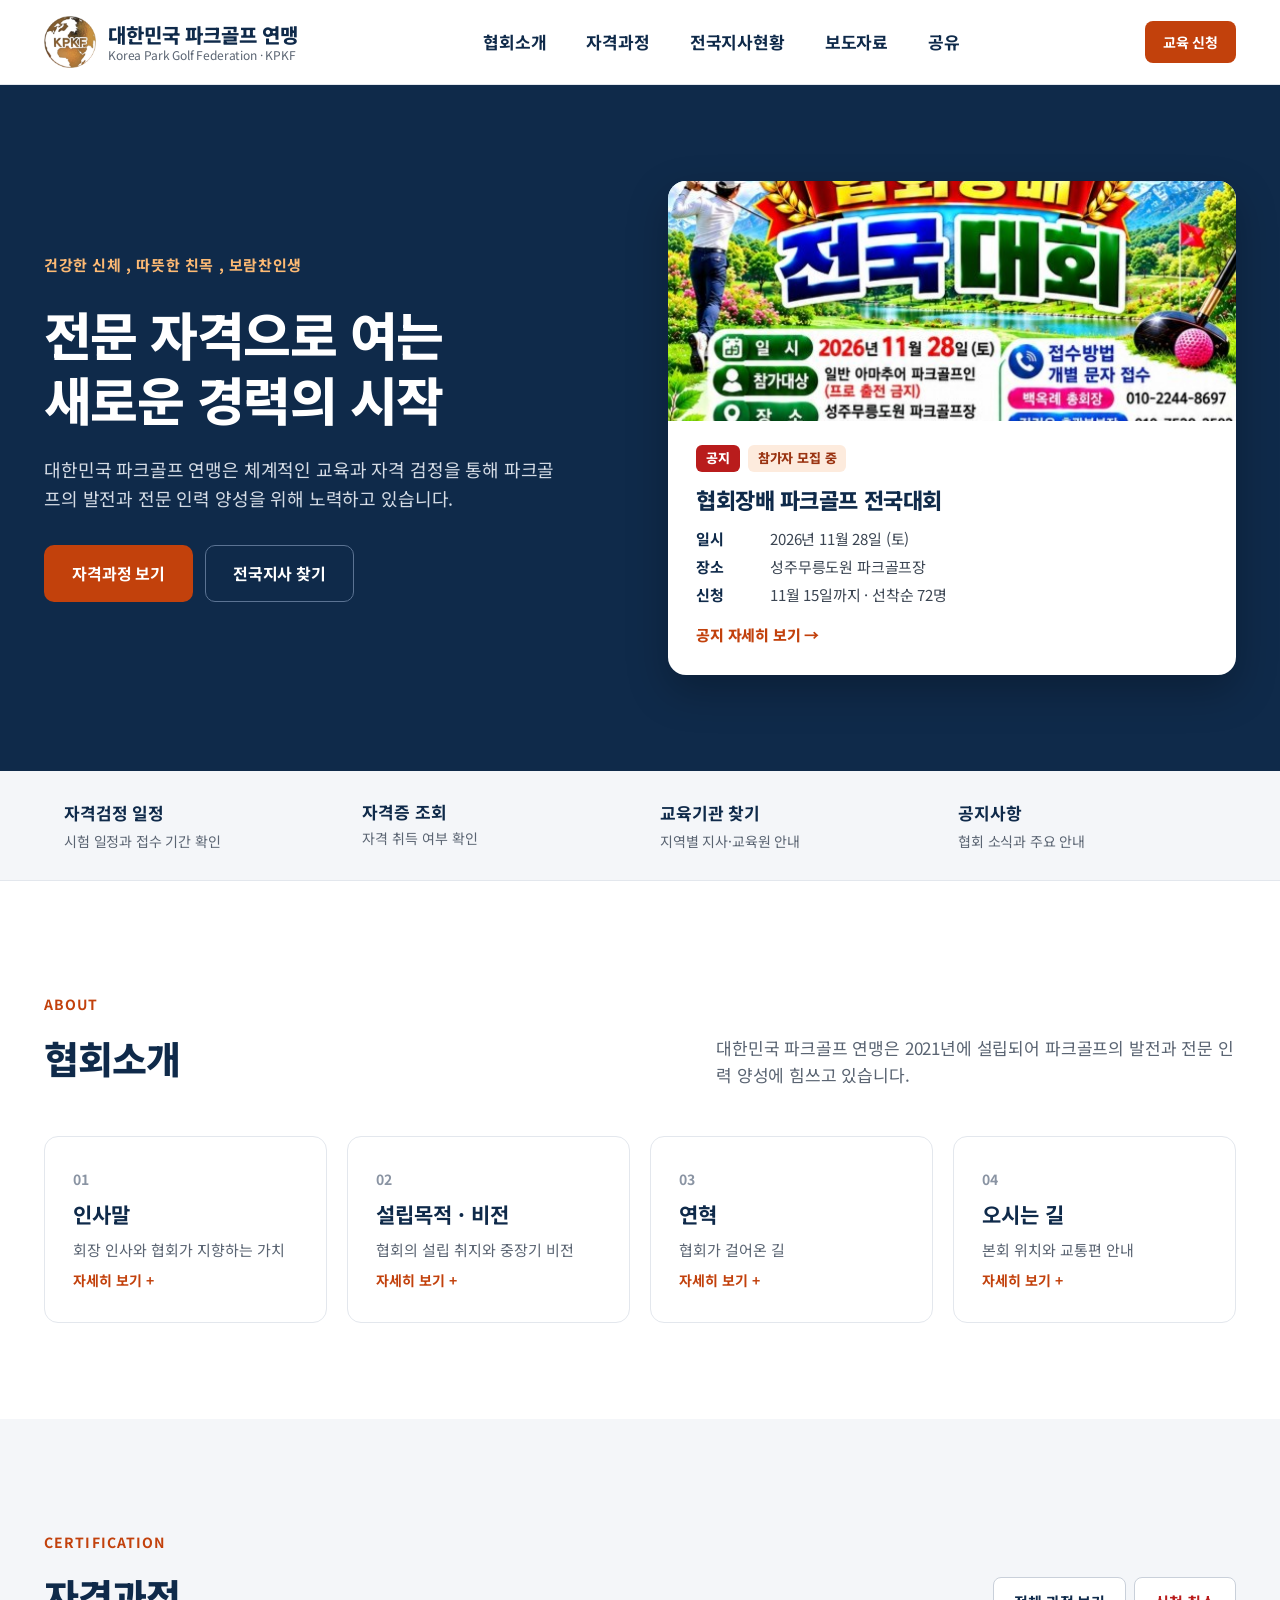
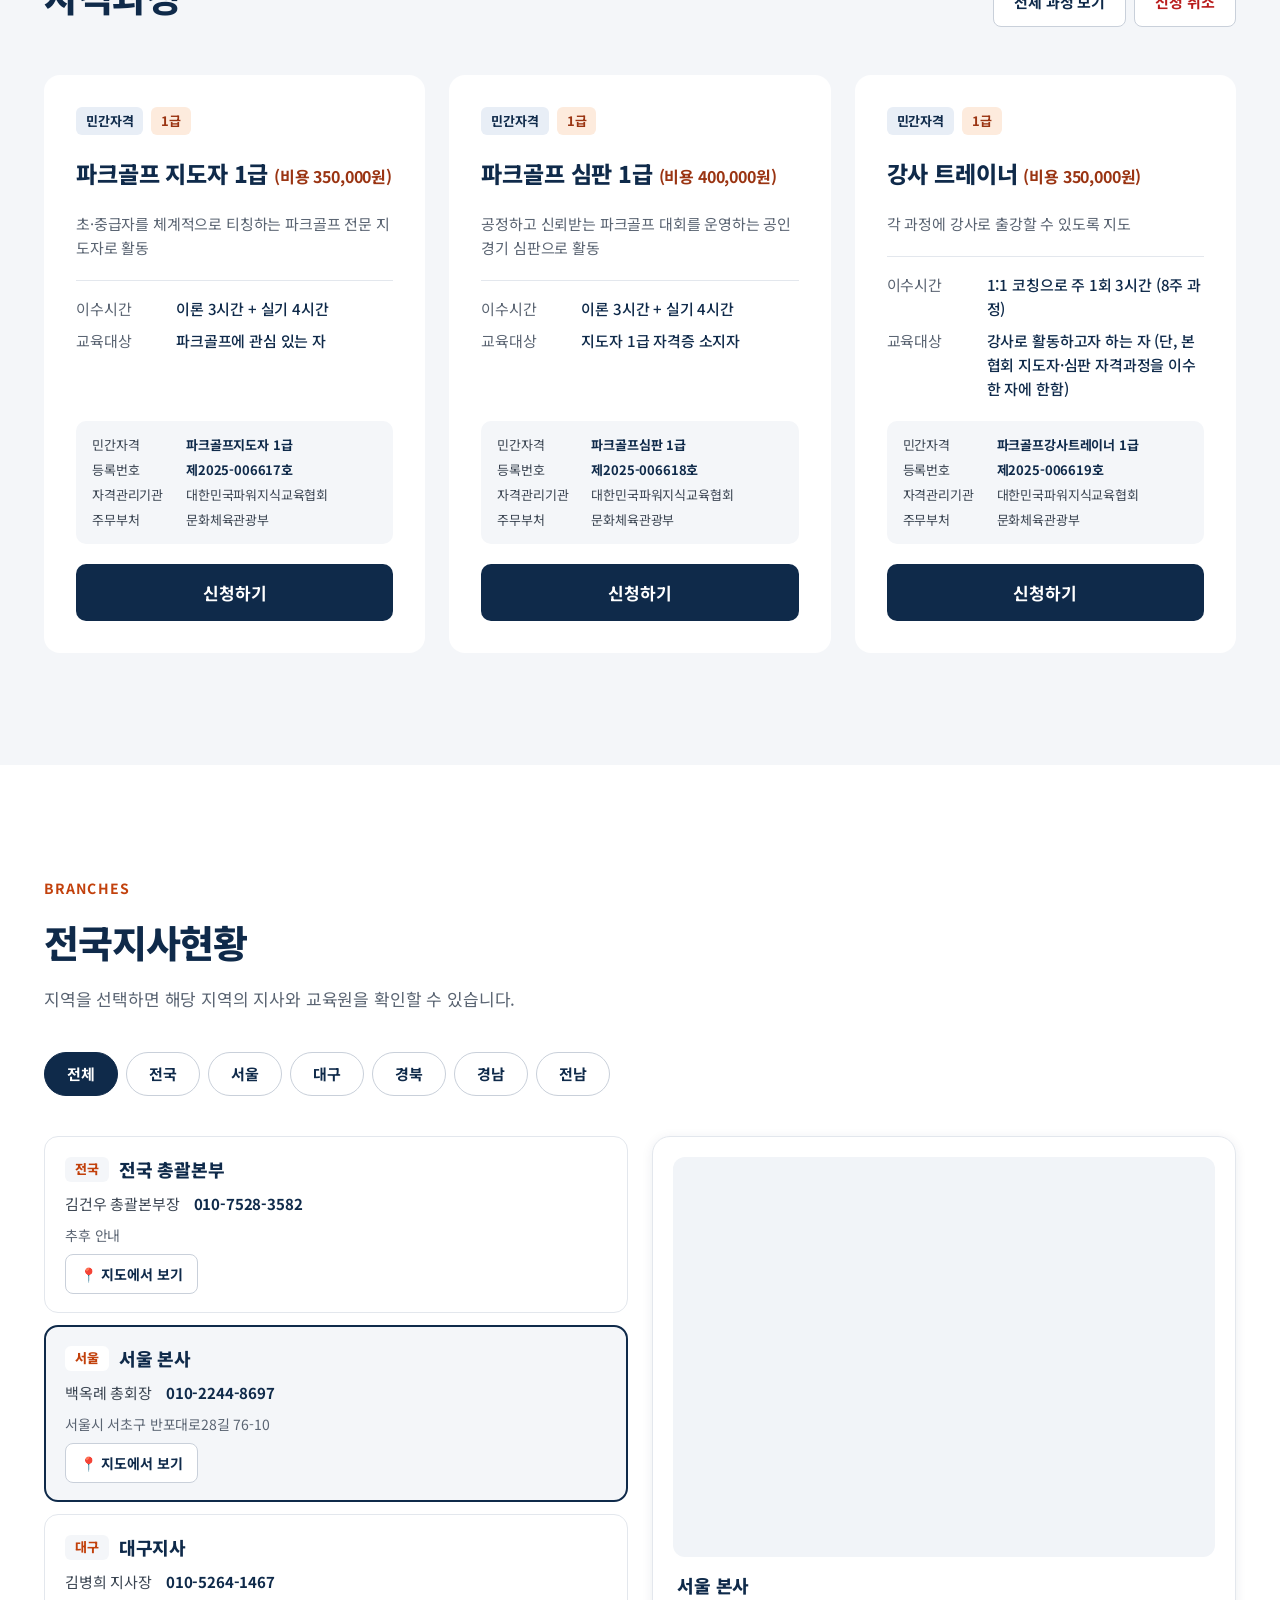
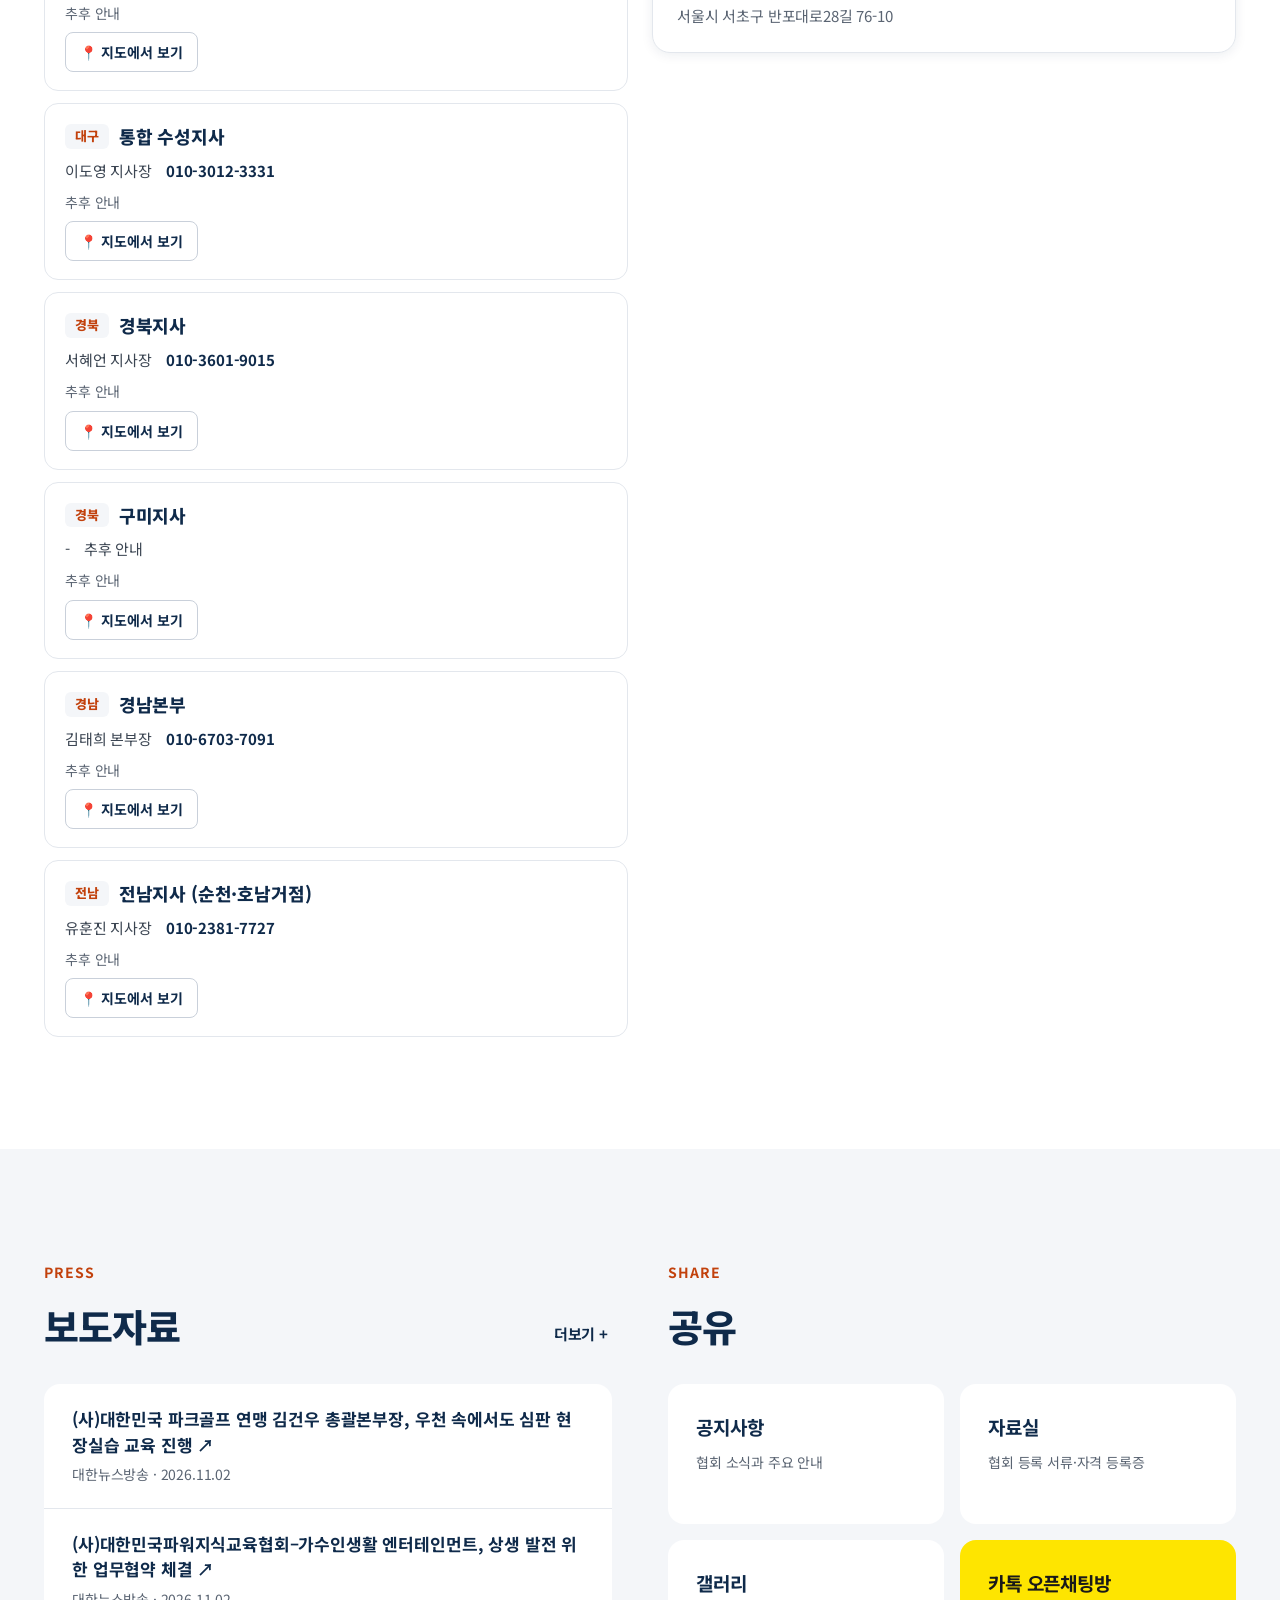
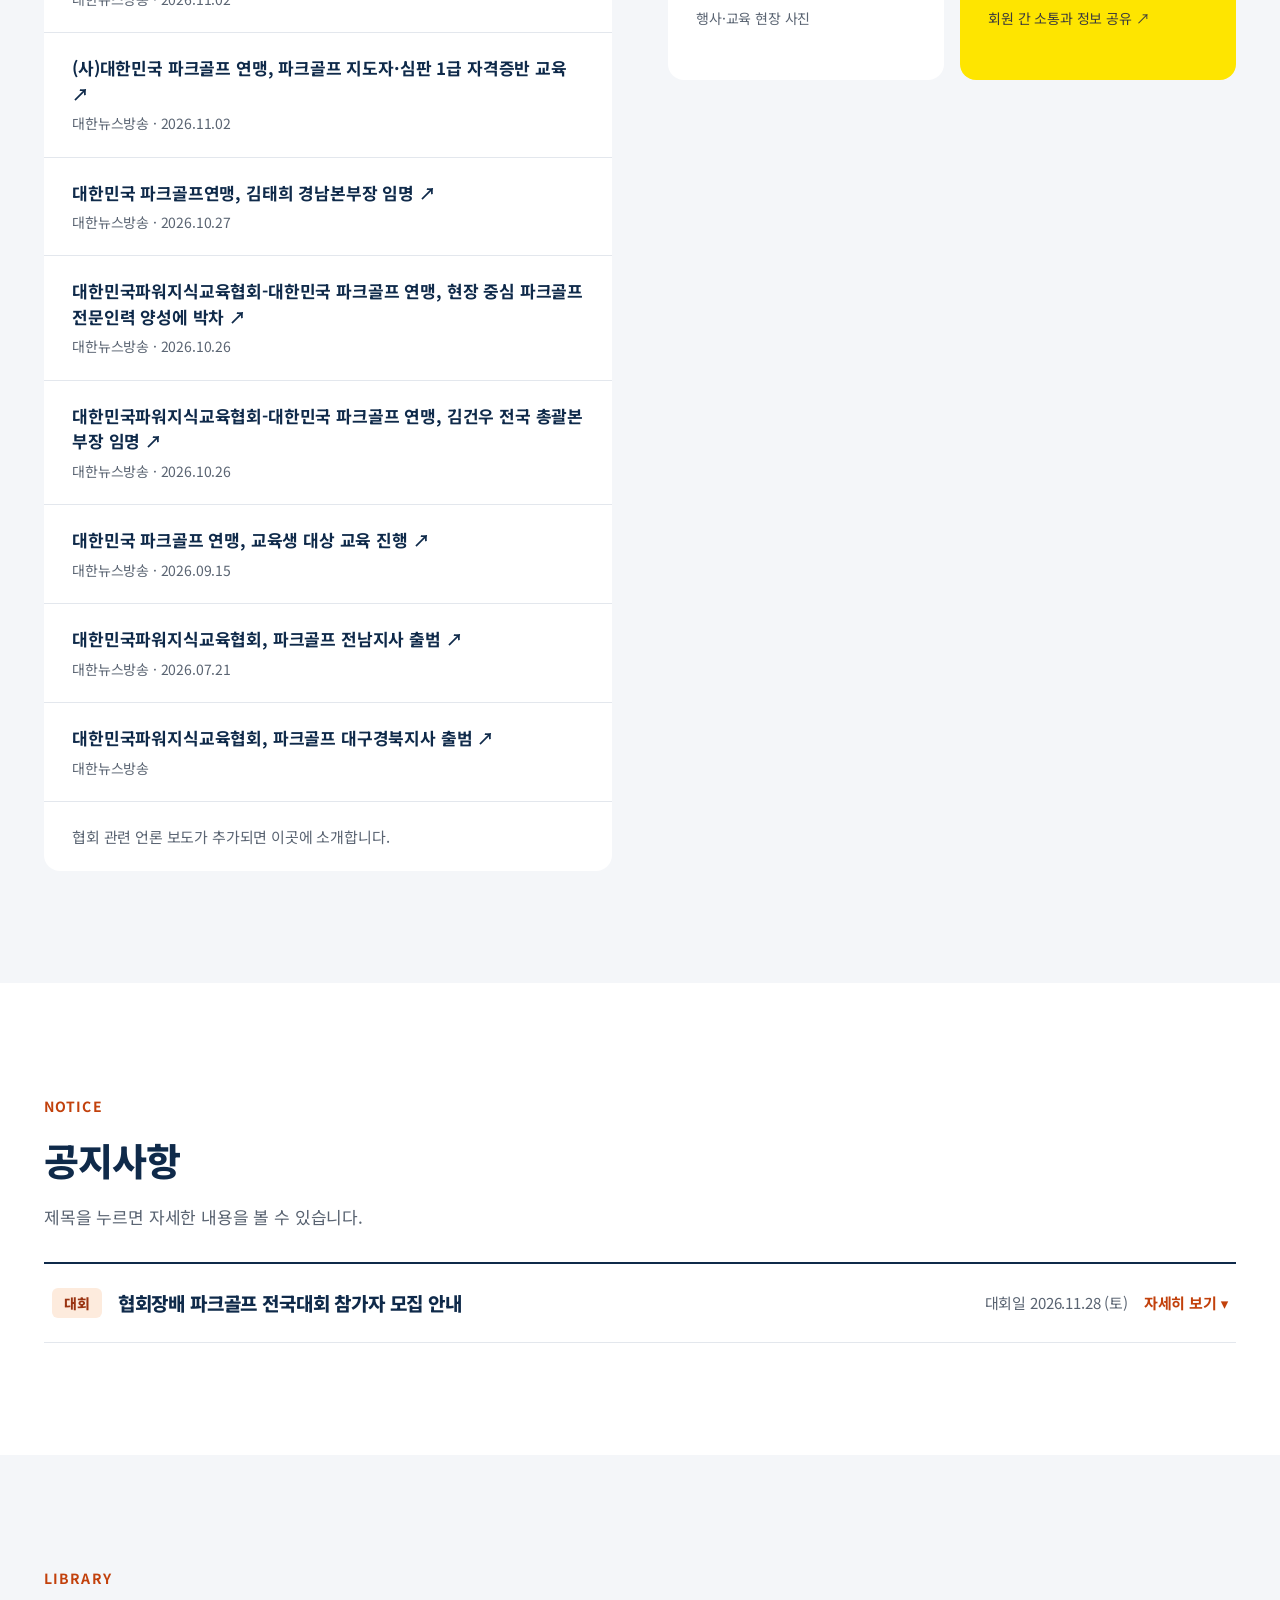
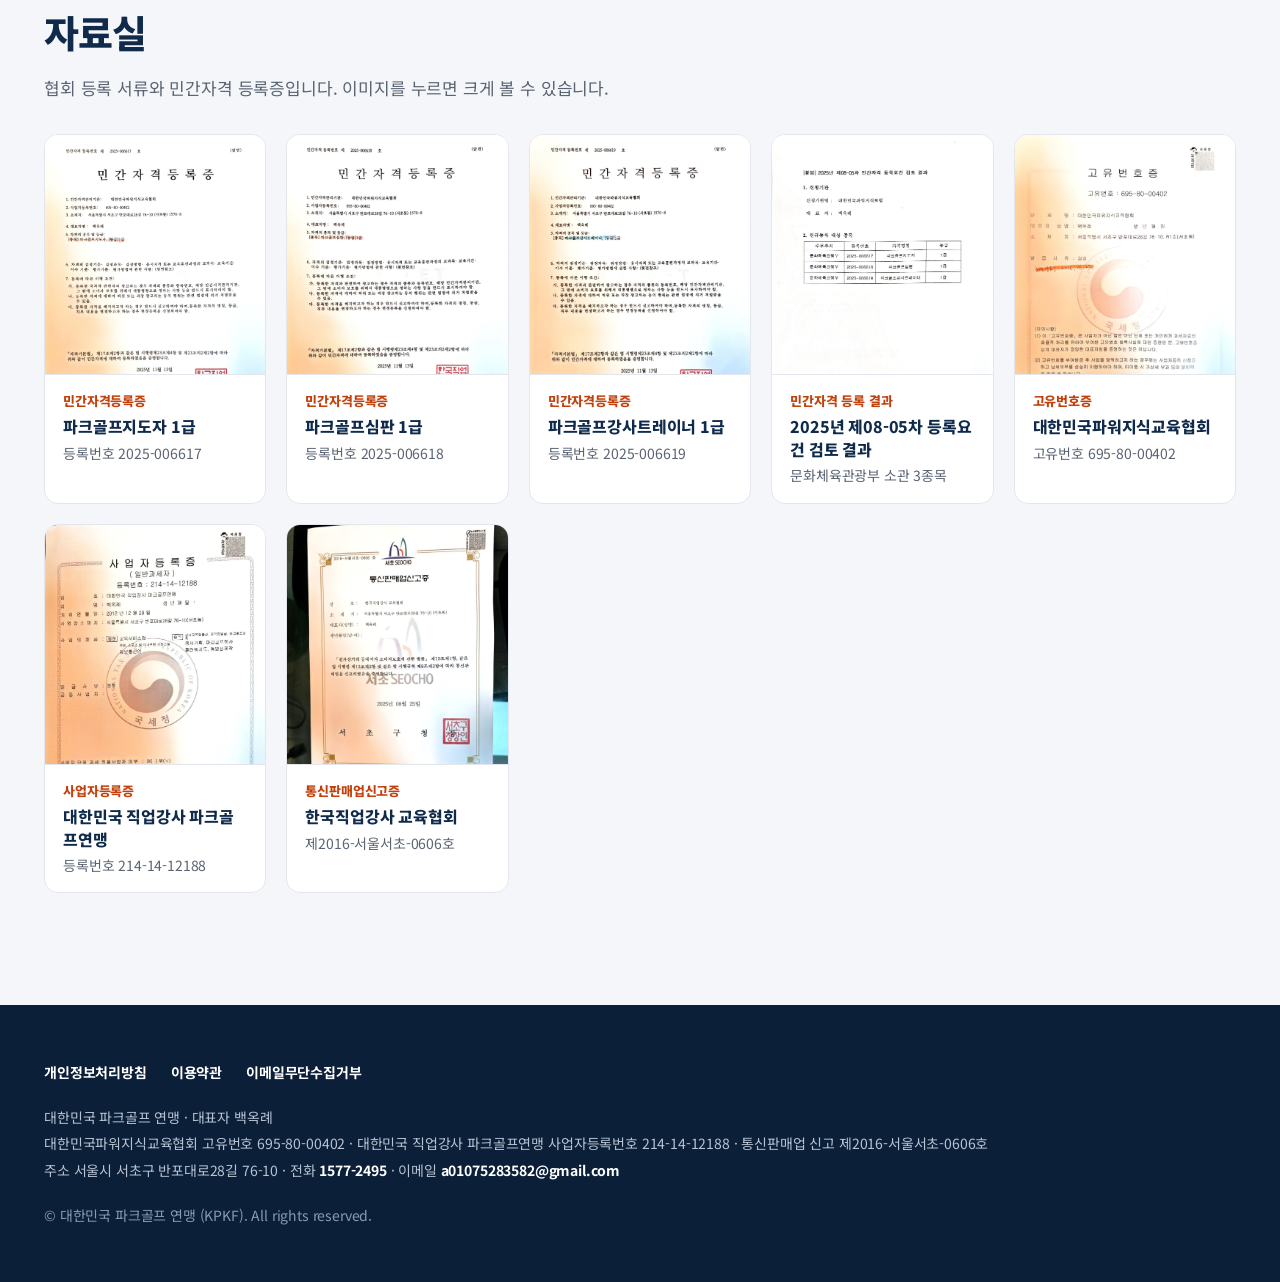
==== commit 2b8e9b37: "Add files via upload" ====
--- a/index.html
+++ b/index.html
@@ -28,7 +28,7 @@
 .about-toggle{padding:32px 28px;border-radius:14px;display:flex;flex-direction:column;align-items:flex-start;gap:10px;min-height:180px;text-align:left;font-family:inherit;color:#0F2A4A;cursor:pointer;background:#FFFFFF;border:1px solid #E3E7ED}
 .about-toggle[aria-expanded="true"]{background:#F4F6F9;border:2px solid #0F2A4A;padding:31px 27px}
 #greeting[hidden],#vision[hidden],#history[hidden],#location[hidden]{display:none!important}
-.apply-btn{margin-top:auto;padding:16px;border-radius:10px;border:0;background:#0F2A4A;color:#FFFFFF;font-family:inherit;font-size:17px;font-weight:700;cursor:pointer}
+.apply-btn{margin-top:0;padding:16px;border-radius:10px;border:0;background:#0F2A4A;color:#FFFFFF;font-family:inherit;font-size:17px;font-weight:700;cursor:pointer}
 .apply-btn:hover{background:#1B3A60}
 .modal{position:fixed;inset:0;z-index:50;display:flex;align-items:center;justify-content:center;padding:16px}
 .modal[hidden]{display:none}
@@ -280,7 +280,7 @@
 <h3 style="margin: 0; font-size: 23px; font-weight: 800">파크골프 지도자 1급 <span style="font-size: 16px; font-weight: 700; color: #9A3412; white-space: nowrap">(비용 350,000원)</span></h3>
 <p style="margin: 0; font-size: 15px; color: #5A6472">초·중급자를 체계적으로 티칭하는 파크골프 전문 지도자로 활동</p>
 <dl style="margin: 0; display: grid; grid-template-columns: 88px 1fr; gap: 8px 12px; font-size: 15px; padding-top: 16px; border-top: 1px solid #E3E7ED"><dt style="color: #5A6472">이수시간</dt><dd style="margin: 0; font-weight: 500">이론 3시간 + 실기 4시간</dd><dt style="color: #5A6472">교육대상</dt><dd style="margin: 0; font-weight: 500">파크골프에 관심 있는 자</dd></dl>
-<p style="margin: 0; padding: 12px 14px; border-radius: 10px; background: #F4F6F9; font-size: 13px; line-height: 1.6; color: #3B4552">민간자격 <strong style="color: #0F2A4A">파크골프지도자 1급</strong> · 등록번호 <strong style="color: #0F2A4A">제2025-006617호</strong><br>자격관리기관 대한민국파워지식교육협회 · 주무부처 문화체육관광부</p>
+<dl style="margin: auto 0 0; padding: 14px 16px; border-radius: 10px; background: #F4F6F9; display: grid; grid-template-columns: 84px 1fr; gap: 4px 10px; font-size: 13px; line-height: 1.6; color: #3B4552"><dt>민간자격</dt><dd style="margin: 0; font-weight: 700; color: #0F2A4A">파크골프지도자 1급</dd><dt>등록번호</dt><dd style="margin: 0; font-weight: 700; color: #0F2A4A; white-space: nowrap">제2025-006617호</dd><dt>자격관리기관</dt><dd style="margin: 0">대한민국파워지식교육협회</dd><dt>주무부처</dt><dd style="margin: 0">문화체육관광부</dd></dl>
 <button type="button" class="apply-btn" data-course="파크골프 지도자 1급">신청하기</button>
 </article>
 <article style="background: #FFFFFF; border-radius: 16px; padding: 32px; display: flex; flex-direction: column; gap: 20px">
@@ -288,7 +288,7 @@
 <h3 style="margin: 0; font-size: 23px; font-weight: 800">파크골프 심판 1급 <span style="font-size: 16px; font-weight: 700; color: #9A3412; white-space: nowrap">(비용 400,000원)</span></h3>
 <p style="margin: 0; font-size: 15px; color: #5A6472">공정하고 신뢰받는 파크골프 대회를 운영하는 공인 경기 심판으로 활동</p>
 <dl style="margin: 0; display: grid; grid-template-columns: 88px 1fr; gap: 8px 12px; font-size: 15px; padding-top: 16px; border-top: 1px solid #E3E7ED"><dt style="color: #5A6472">이수시간</dt><dd style="margin: 0; font-weight: 500">이론 3시간 + 실기 4시간</dd><dt style="color: #5A6472">교육대상</dt><dd style="margin: 0; font-weight: 500">지도자 1급 자격증 소지자</dd></dl>
-<p style="margin: 0; padding: 12px 14px; border-radius: 10px; background: #F4F6F9; font-size: 13px; line-height: 1.6; color: #3B4552">민간자격 <strong style="color: #0F2A4A">파크골프심판 1급</strong> · 등록번호 <strong style="color: #0F2A4A">제2025-006618호</strong><br>자격관리기관 대한민국파워지식교육협회 · 주무부처 문화체육관광부</p>
+<dl style="margin: auto 0 0; padding: 14px 16px; border-radius: 10px; background: #F4F6F9; display: grid; grid-template-columns: 84px 1fr; gap: 4px 10px; font-size: 13px; line-height: 1.6; color: #3B4552"><dt>민간자격</dt><dd style="margin: 0; font-weight: 700; color: #0F2A4A">파크골프심판 1급</dd><dt>등록번호</dt><dd style="margin: 0; font-weight: 700; color: #0F2A4A; white-space: nowrap">제2025-006618호</dd><dt>자격관리기관</dt><dd style="margin: 0">대한민국파워지식교육협회</dd><dt>주무부처</dt><dd style="margin: 0">문화체육관광부</dd></dl>
 <button type="button" class="apply-btn" data-course="파크골프 심판 1급">신청하기</button>
 </article>
 <article style="background: #FFFFFF; border-radius: 16px; padding: 32px; display: flex; flex-direction: column; gap: 20px">
@@ -296,7 +296,7 @@
 <h3 style="margin: 0; font-size: 23px; font-weight: 800">강사 트레이너 <span style="font-size: 16px; font-weight: 700; color: #9A3412; white-space: nowrap">(비용 350,000원)</span></h3>
 <p style="margin: 0; font-size: 15px; color: #5A6472">각 과정에 강사로 출강할 수 있도록 지도</p>
 <dl style="margin: 0; display: grid; grid-template-columns: 88px 1fr; gap: 8px 12px; font-size: 15px; padding-top: 16px; border-top: 1px solid #E3E7ED"><dt style="color: #5A6472">이수시간</dt><dd style="margin: 0; font-weight: 500">1:1 코칭으로 주 1회 3시간 (8주 과정)</dd><dt style="color: #5A6472">교육대상</dt><dd style="margin: 0; font-weight: 500">강사로 활동하고자 하는 자 (단, 본 협회 지도자·심판 자격과정을 이수한 자에 한함)</dd></dl>
-<p style="margin: 0; padding: 12px 14px; border-radius: 10px; background: #F4F6F9; font-size: 13px; line-height: 1.6; color: #3B4552">민간자격 <strong style="color: #0F2A4A">파크골프강사트레이너 1급</strong> · 등록번호 <strong style="color: #0F2A4A">제2025-006619호</strong><br>자격관리기관 대한민국파워지식교육협회 · 주무부처 문화체육관광부</p>
+<dl style="margin: auto 0 0; padding: 14px 16px; border-radius: 10px; background: #F4F6F9; display: grid; grid-template-columns: 84px 1fr; gap: 4px 10px; font-size: 13px; line-height: 1.6; color: #3B4552"><dt>민간자격</dt><dd style="margin: 0; font-weight: 700; color: #0F2A4A">파크골프강사트레이너 1급</dd><dt>등록번호</dt><dd style="margin: 0; font-weight: 700; color: #0F2A4A; white-space: nowrap">제2025-006619호</dd><dt>자격관리기관</dt><dd style="margin: 0">대한민국파워지식교육협회</dd><dt>주무부처</dt><dd style="margin: 0">문화체육관광부</dd></dl>
 <button type="button" class="apply-btn" data-course="강사 트레이너">신청하기</button>
 </article>
 </div>
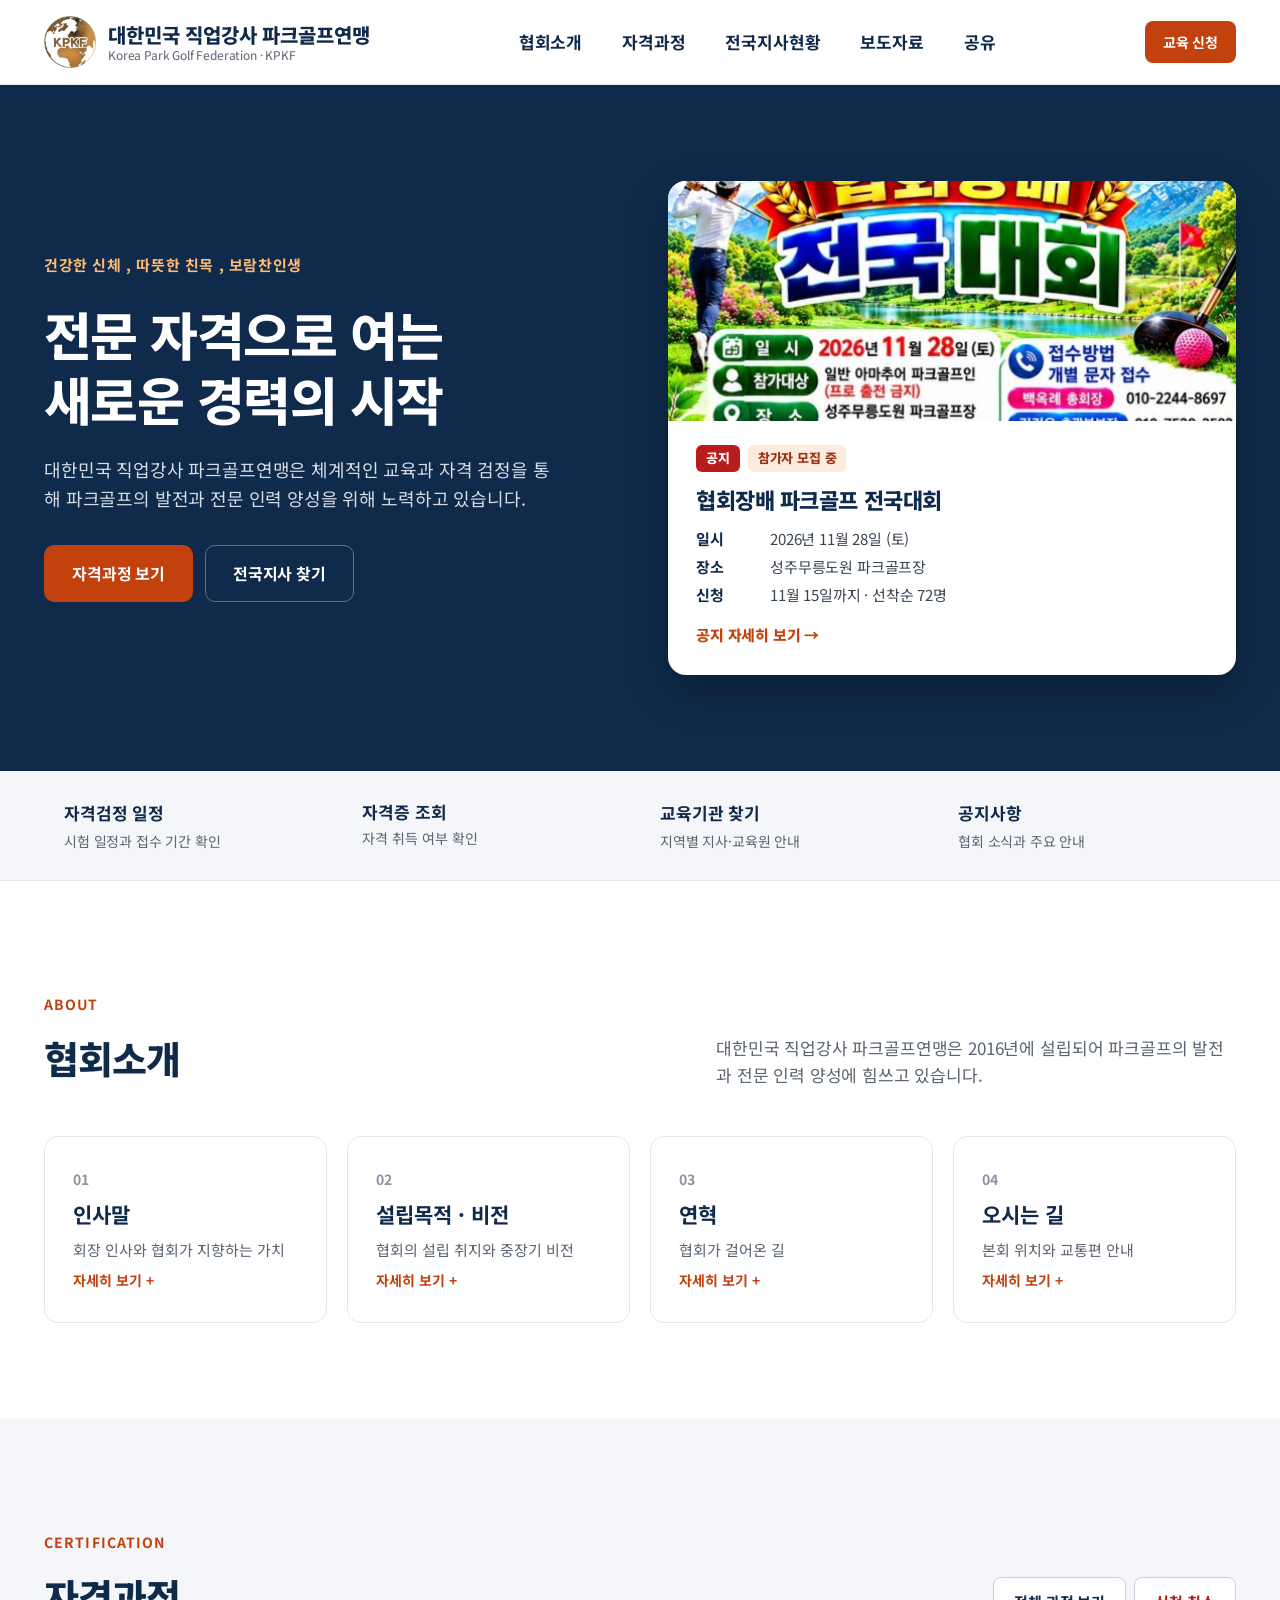
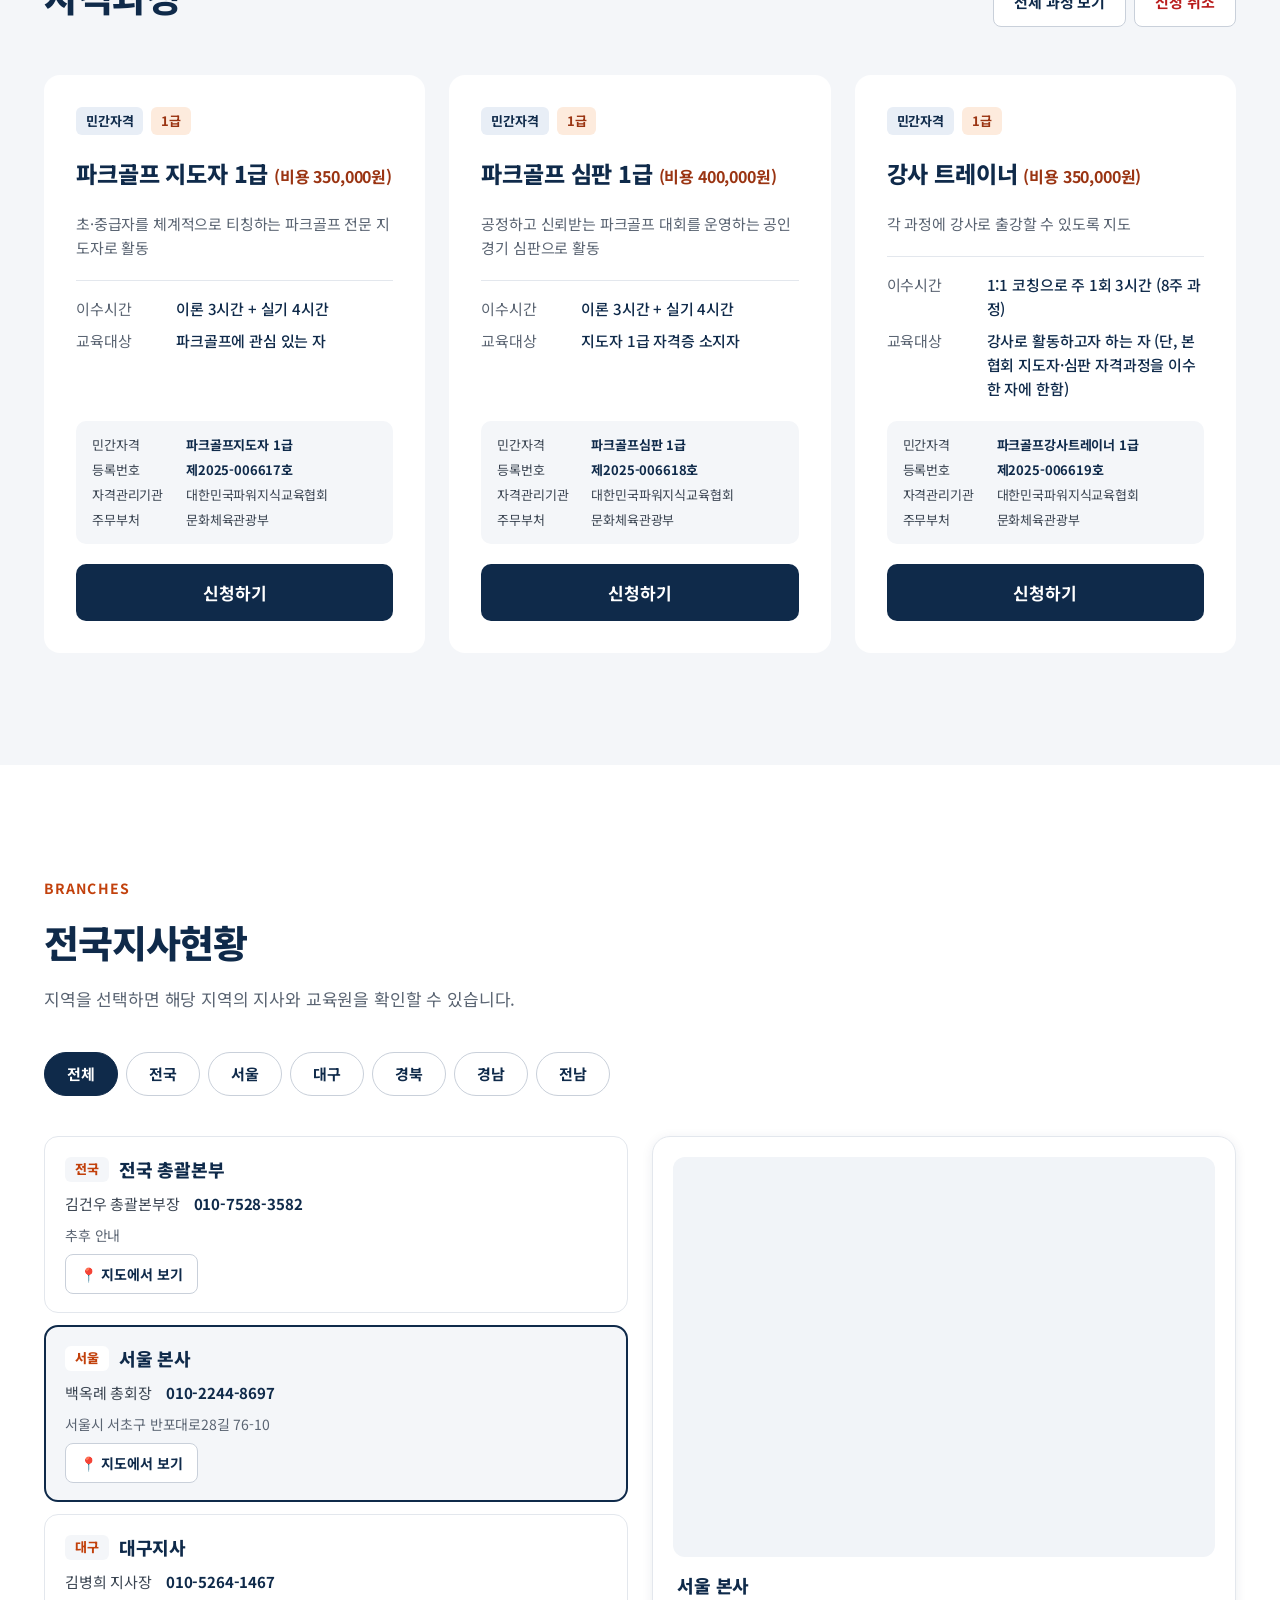
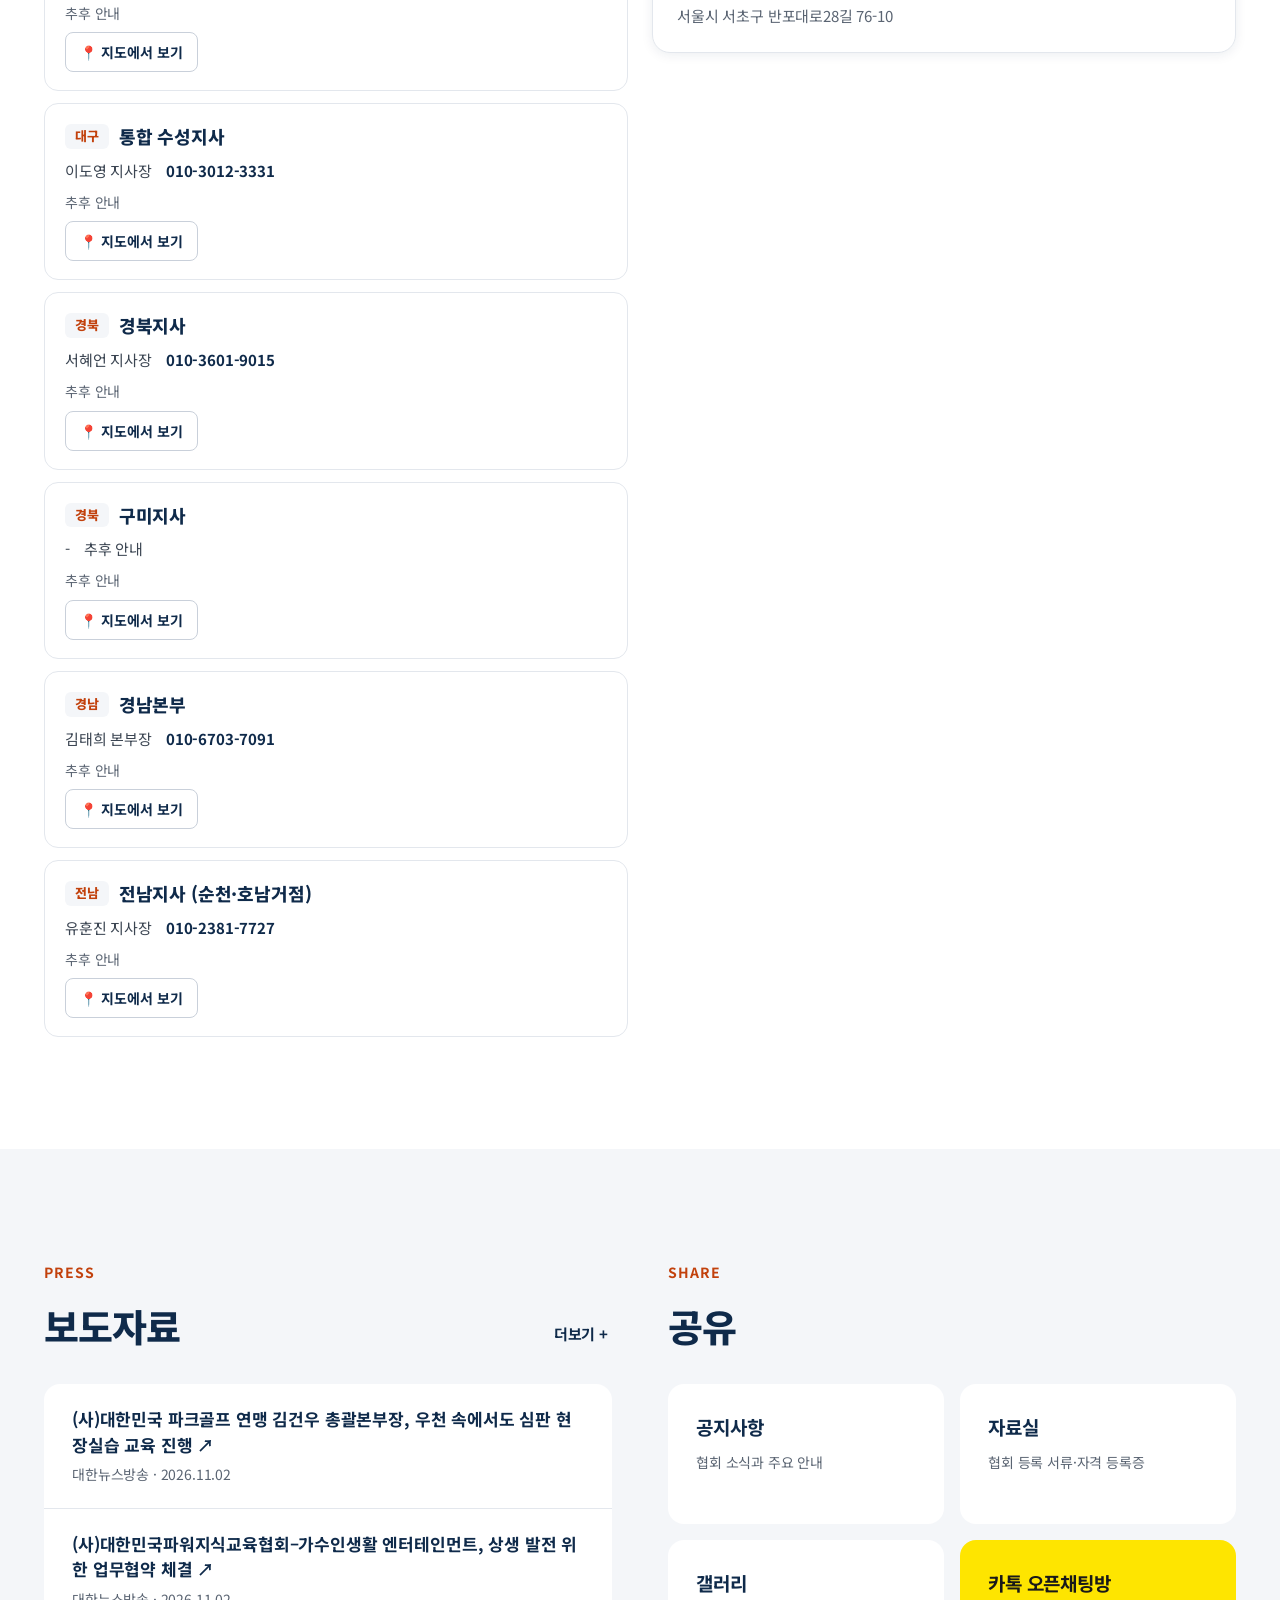
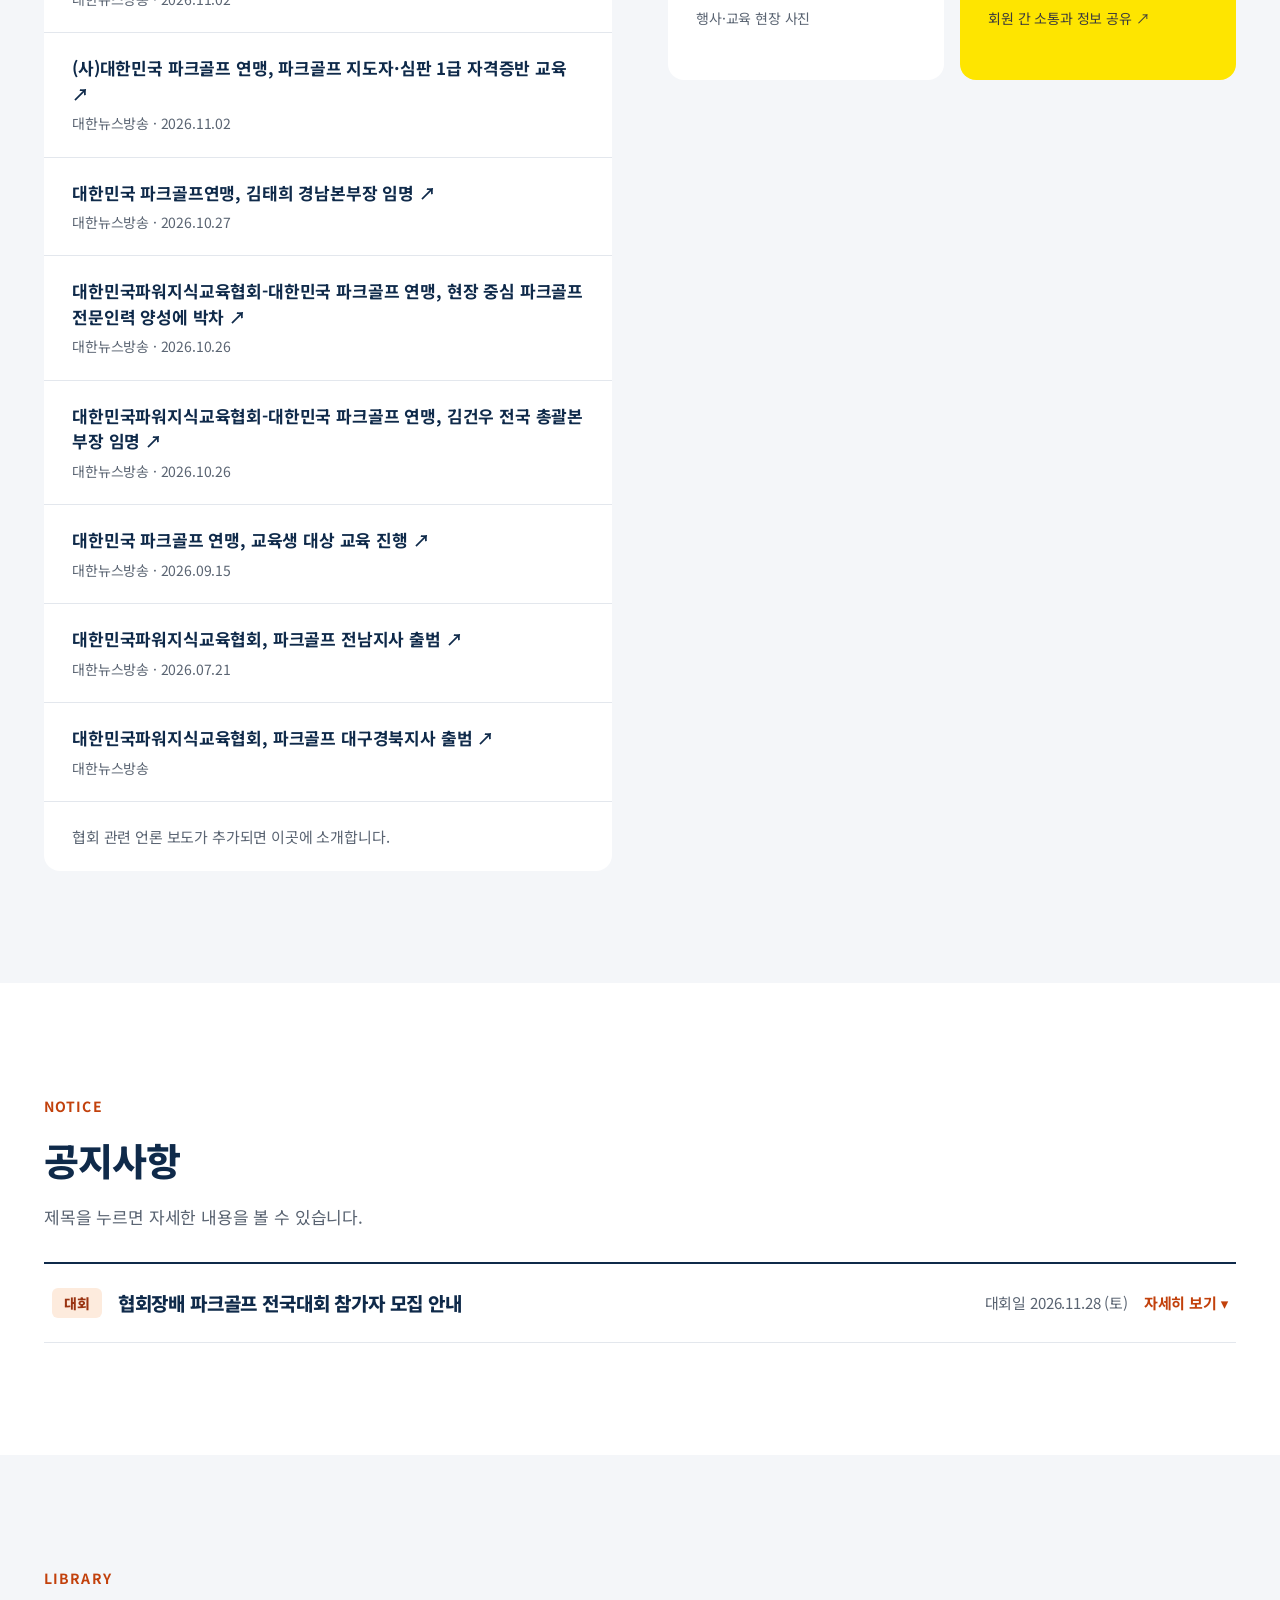
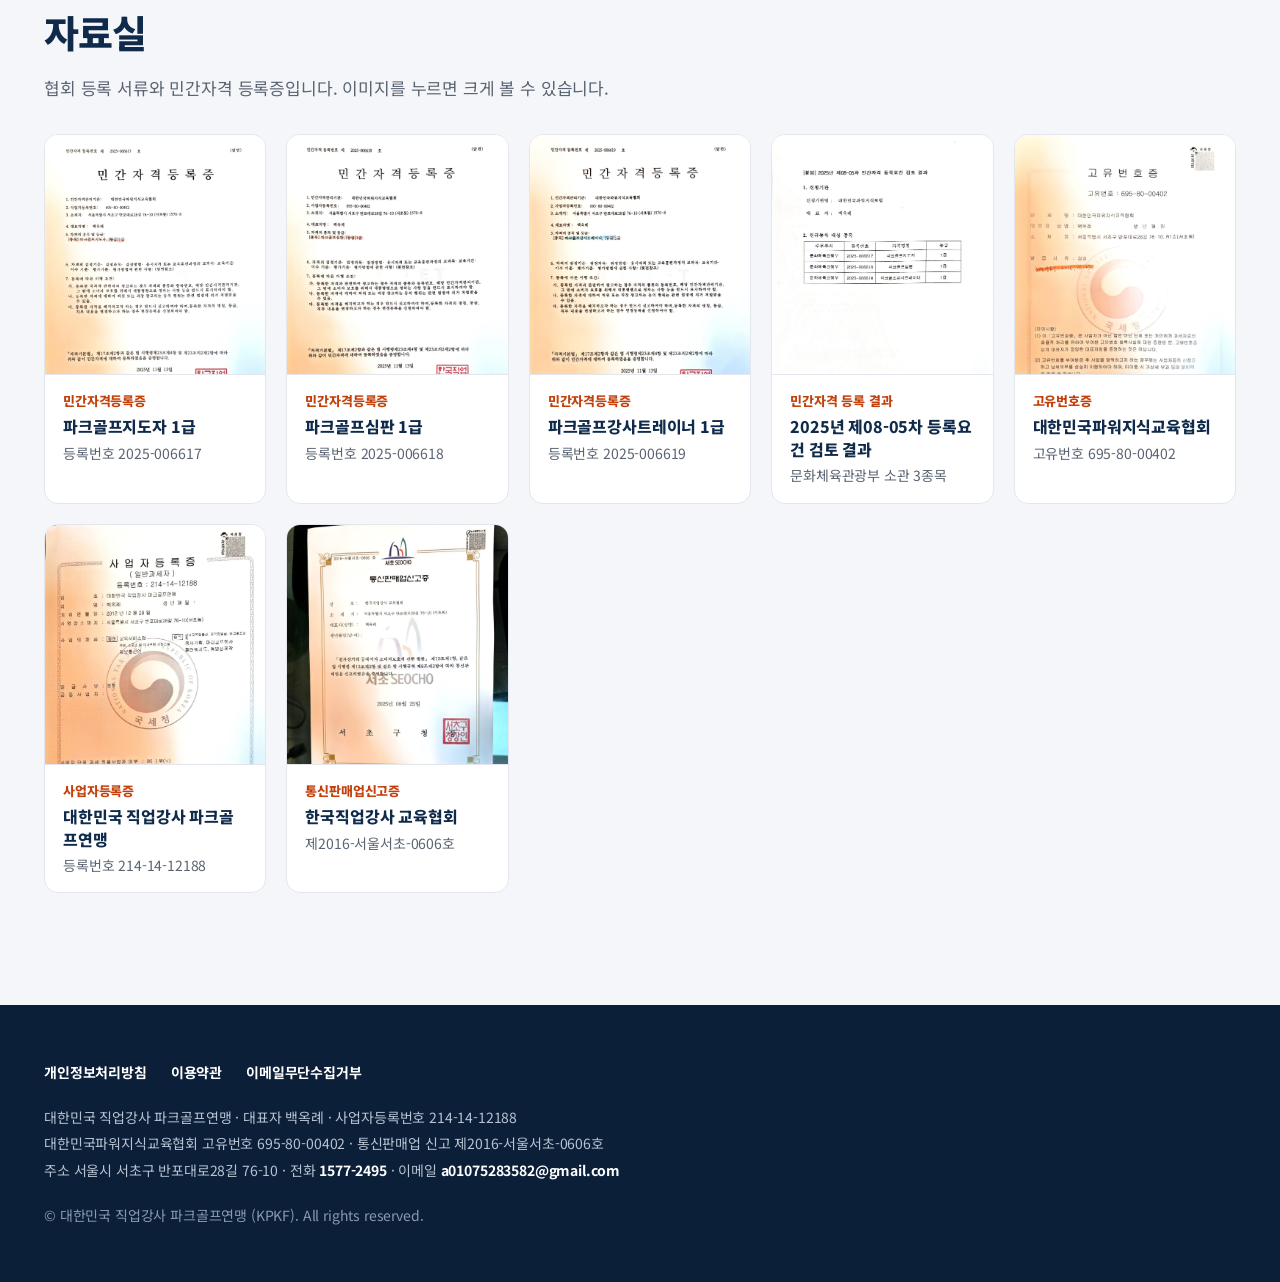
==== commit 47deb512: "Add files via upload" ====
--- a/index.html
+++ b/index.html
@@ -4,8 +4,8 @@
 <meta charset="utf-8">
 <link rel="icon" href="kpkf-logo.png">
 <meta name="viewport" content="width=device-width, initial-scale=1">
-<title>대한민국 파크골프 연맹 공식 홈페이지</title>
-<meta name="description" content="대한민국 파크골프 연맹 - 협회소개, 자격과정, 전국지사현황, 보도자료, 공유">
+<title>대한민국 직업강사 파크골프연맹 공식 홈페이지</title>
+<meta name="description" content="대한민국 직업강사 파크골프연맹 - 협회소개, 자격과정, 전국지사현황, 보도자료, 공유">
 <link rel="preconnect" href="https://fonts.googleapis.com">
 <link rel="preconnect" href="https://fonts.gstatic.com" crossorigin>
 <link rel="stylesheet" href="https://fonts.googleapis.com/css2?family=Noto+Sans+KR:wght@400;500;700;800&display=swap">
@@ -86,7 +86,7 @@
 <div style="max-width: 1240px; margin: 0 auto; padding: 0 24px; min-height: 84px; display: flex; flex-wrap: wrap; align-items: center; justify-content: space-between; gap: 16px">
 <a href="#top" style="display: flex; align-items: center; gap: 12px; padding: 12px 0">
 <img src="kpkf-logo.png" alt="KPKF 로고" style="width: 52px; height: 52px; object-fit: contain">
-<span style="display: flex; flex-direction: column; line-height: 1.25"><strong style="font-size: 20px; font-weight: 800">대한민국 파크골프 연맹</strong><span style="font-size: 12px; color: #5A6472">Korea Park Golf Federation · KPKF</span></span>
+<span style="display: flex; flex-direction: column; line-height: 1.25"><strong style="font-size: 20px; font-weight: 800">대한민국 직업강사 파크골프연맹</strong><span style="font-size: 12px; color: #5A6472">Korea Park Golf Federation · KPKF</span></span>
 </a>
 <nav aria-label="주 메뉴" style="display: flex; flex-wrap: wrap; gap: 4px">
 <a href="#about" style="padding: 12px 18px; font-size: 17px; font-weight: 700">협회소개</a>
@@ -106,7 +106,7 @@
 <div style="display: flex; flex-direction: column; gap: 24px">
 <span style="font-size: 15px; font-weight: 700; color: #FDBA74; letter-spacing: 0.04em">건강한 신체 , 따뜻한 친목 , 보람찬인생&nbsp;</span>
 <h1 style="margin: 0; font-size: 52px; line-height: 1.25; font-weight: 800; letter-spacing: -0.03em">전문 자격으로 여는<br>새로운 경력의 시작</h1>
-<p style="margin: 0; font-size: 18px; color: #D5DCE6; max-width: 520px">대한민국 파크골프 연맹은 체계적인 교육과 자격 검정을 통해 파크골프의 발전과 전문 인력 양성을 위해 노력하고 있습니다.</p>
+<p style="margin: 0; font-size: 18px; color: #D5DCE6; max-width: 520px">대한민국 직업강사 파크골프연맹은 체계적인 교육과 자격 검정을 통해 파크골프의 발전과 전문 인력 양성을 위해 노력하고 있습니다.</p>
 <div style="display: flex; flex-wrap: wrap; gap: 12px; padding-top: 8px">
 <a href="#courses" style="padding: 16px 28px; border-radius: 10px; background: var(--accent); color: #FFFFFF; font-weight: 700; font-size: 16px">자격과정 보기</a>
 <a href="#branches" style="padding: 15px 27px; border-radius: 10px; border: 1px solid #5B7393; color: #FFFFFF; font-weight: 700; font-size: 16px">전국지사 찾기</a>
@@ -139,7 +139,7 @@
 <span style="font-size: 14px; font-weight: 700; color: var(--accent); letter-spacing: 0.08em">ABOUT</span>
 <h2 style="margin: 0; font-size: 38px; font-weight: 800; letter-spacing: -0.03em">협회소개</h2>
 </div>
-<p style="margin: 0; max-width: 520px; font-size: 17px; color: #5A6472">대한민국 파크골프 연맹은 2021년에 설립되어 파크골프의 발전과 전문 인력 양성에 힘쓰고 있습니다.</p>
+<p style="margin: 0; max-width: 520px; font-size: 17px; color: #5A6472">대한민국 직업강사 파크골프연맹은 2016년에 설립되어 파크골프의 발전과 전문 인력 양성에 힘쓰고 있습니다.</p>
 </div>
 <div style="display: grid; grid-template-columns: repeat(auto-fit, minmax(220px, 1fr)); gap: 20px">
 <button type="button" class="about-toggle" data-panel="greeting" aria-expanded="false" aria-controls="greeting"><span style="font-size: 14px; font-weight: 700; color: #8A94A3">01</span><strong style="font-size: 21px">인사말</strong><span style="font-size: 15px; color: #5A6472">회장 인사와 협회가 지향하는 가치</span><span style="margin-top: auto; font-size: 14px; font-weight: 700; color: var(--accent)"><span class="toggle-label">자세히 보기 +</span></span></button>
@@ -207,13 +207,18 @@
 <ol style="position: relative; margin: 0; padding: 0; list-style: none; display: flex; flex-direction: column; gap: 32px">
 <li style="position: relative; display: flex; flex-direction: column; align-items: flex-start; gap: 8px; padding-left: 40px">
 <span aria-hidden="true" style="position: absolute; left: 3px; top: 4px; width: 18px; height: 18px; border-radius: 50%; background: #047857; border: 4px solid #FFFFFF; box-shadow: 0 0 0 1px #A7F3D0; box-sizing: border-box"></span>
+<span style="padding: 2px 12px; border-radius: 6px; background: #D1FAE5; color: #065F46; font-size: 14px; font-weight: 800">2016</span>
+<p style="margin: 0; font-size: 17px; font-weight: 700; color: #0F2A4A; line-height: 1.6">대한민국파워지식교육협회 설립</p>
+</li>
+<li style="position: relative; display: flex; flex-direction: column; align-items: flex-start; gap: 8px; padding-left: 40px">
+<span aria-hidden="true" style="position: absolute; left: 3px; top: 4px; width: 18px; height: 18px; border-radius: 50%; background: #047857; border: 4px solid #FFFFFF; box-shadow: 0 0 0 1px #A7F3D0; box-sizing: border-box"></span>
 <span style="padding: 2px 12px; border-radius: 6px; background: #D1FAE5; color: #065F46; font-size: 14px; font-weight: 800">2021</span>
-<p style="margin: 0; font-size: 17px; font-weight: 700; color: #0F2A4A; line-height: 1.6">대한민국파워지식교육협회 설립 및 파크골프 표준화 교육 연구회 발족</p>
+<p style="margin: 0; font-size: 17px; font-weight: 700; color: #0F2A4A; line-height: 1.6">파크골프 표준화 교육 연구회 발족</p>
 </li>
 <li style="position: relative; display: flex; flex-direction: column; align-items: flex-start; gap: 8px; padding-left: 40px">
 <span aria-hidden="true" style="position: absolute; left: 3px; top: 4px; width: 18px; height: 18px; border-radius: 50%; background: #047857; border: 4px solid #FFFFFF; box-shadow: 0 0 0 1px #A7F3D0; box-sizing: border-box"></span>
 <span style="padding: 2px 12px; border-radius: 6px; background: #D1FAE5; color: #065F46; font-size: 14px; font-weight: 800">2022</span>
-<p style="margin: 0; font-size: 17px; font-weight: 700; color: #0F2A4A; line-height: 1.6">파크골프 지도자 1급, 강사트레이너 1급, 심판 1급 직업능력연구원 등록</p>
+<p style="margin: 0; font-size: 17px; font-weight: 700; color: #0F2A4A; line-height: 1.6">파크골프지도자·심판·강사트레이너 1급 민간자격 등록 신청</p>
 </li>
 <li style="position: relative; display: flex; flex-direction: column; align-items: flex-start; gap: 8px; padding-left: 40px">
 <span aria-hidden="true" style="position: absolute; left: 3px; top: 4px; width: 18px; height: 18px; border-radius: 50%; background: #047857; border: 4px solid #FFFFFF; box-shadow: 0 0 0 1px #A7F3D0; box-sizing: border-box"></span>
@@ -222,18 +227,38 @@
 </li>
 <li style="position: relative; display: flex; flex-direction: column; align-items: flex-start; gap: 8px; padding-left: 40px">
 <span aria-hidden="true" style="position: absolute; left: 3px; top: 4px; width: 18px; height: 18px; border-radius: 50%; background: #047857; border: 4px solid #FFFFFF; box-shadow: 0 0 0 1px #A7F3D0; box-sizing: border-box"></span>
+<span style="padding: 2px 12px; border-radius: 6px; background: #D1FAE5; color: #065F46; font-size: 14px; font-weight: 800">2025. 11</span>
+<p style="margin: 0; font-size: 17px; font-weight: 700; color: #0F2A4A; line-height: 1.6">파크골프지도자·심판·강사트레이너 1급 민간자격 정식 등록 (한국직업능력연구원, 주무부처 문화체육관광부)</p>
+</li>
+<li style="position: relative; display: flex; flex-direction: column; align-items: flex-start; gap: 8px; padding-left: 40px">
+<span aria-hidden="true" style="position: absolute; left: 3px; top: 4px; width: 18px; height: 18px; border-radius: 50%; background: #047857; border: 4px solid #FFFFFF; box-shadow: 0 0 0 1px #A7F3D0; box-sizing: border-box"></span>
 <span style="padding: 2px 12px; border-radius: 6px; background: #D1FAE5; color: #065F46; font-size: 14px; font-weight: 800">2026. 04</span>
 <p style="margin: 0; font-size: 17px; font-weight: 700; color: #0F2A4A; line-height: 1.6">대구지사 공식 창립 출범식 및 영남권 아카데미 개설</p>
 </li>
 <li style="position: relative; display: flex; flex-direction: column; align-items: flex-start; gap: 8px; padding-left: 40px">
 <span aria-hidden="true" style="position: absolute; left: 3px; top: 4px; width: 18px; height: 18px; border-radius: 50%; background: #047857; border: 4px solid #FFFFFF; box-shadow: 0 0 0 1px #A7F3D0; box-sizing: border-box"></span>
+<span style="padding: 2px 12px; border-radius: 6px; background: #D1FAE5; color: #065F46; font-size: 14px; font-weight: 800">2026. 07</span>
+<p style="margin: 0; font-size: 17px; font-weight: 700; color: #0F2A4A; line-height: 1.6">파크골프 전남지사 출범</p>
+</li>
+<li style="position: relative; display: flex; flex-direction: column; align-items: flex-start; gap: 8px; padding-left: 40px">
+<span aria-hidden="true" style="position: absolute; left: 3px; top: 4px; width: 18px; height: 18px; border-radius: 50%; background: #047857; border: 4px solid #FFFFFF; box-shadow: 0 0 0 1px #A7F3D0; box-sizing: border-box"></span>
 <span style="padding: 2px 12px; border-radius: 6px; background: #D1FAE5; color: #065F46; font-size: 14px; font-weight: 800">2026. 08</span>
 <p style="margin: 0; font-size: 17px; font-weight: 700; color: #0F2A4A; line-height: 1.6">전남지사(순천·호남거점) 협약 체결 및 제1기 수강생 배출</p>
 </li>
 <li style="position: relative; display: flex; flex-direction: column; align-items: flex-start; gap: 8px; padding-left: 40px">
 <span aria-hidden="true" style="position: absolute; left: 3px; top: 4px; width: 18px; height: 18px; border-radius: 50%; background: #047857; border: 4px solid #FFFFFF; box-shadow: 0 0 0 1px #A7F3D0; box-sizing: border-box"></span>
 <span style="padding: 2px 12px; border-radius: 6px; background: #D1FAE5; color: #065F46; font-size: 14px; font-weight: 800">2026. 09</span>
-<p style="margin: 0; font-size: 17px; font-weight: 700; color: #0F2A4A; line-height: 1.6">누적 공인 지도자·심판 12,500명 돌파 및 부산경남·충청강원 지사 확대 추진</p>
+<p style="margin: 0; font-size: 17px; font-weight: 700; color: #0F2A4A; line-height: 1.6">성주 무릉도원 파크골프장에서 지도자·심판 현장실습 교육 진행 · 누적 공인 지도자·심판 12,500명 돌파 및 부산경남·충청강원 지사 확대 추진</p>
+</li>
+<li style="position: relative; display: flex; flex-direction: column; align-items: flex-start; gap: 8px; padding-left: 40px">
+<span aria-hidden="true" style="position: absolute; left: 3px; top: 4px; width: 18px; height: 18px; border-radius: 50%; background: #047857; border: 4px solid #FFFFFF; box-shadow: 0 0 0 1px #A7F3D0; box-sizing: border-box"></span>
+<span style="padding: 2px 12px; border-radius: 6px; background: #D1FAE5; color: #065F46; font-size: 14px; font-weight: 800">2026. 10</span>
+<p style="margin: 0; font-size: 17px; font-weight: 700; color: #0F2A4A; line-height: 1.6">김건우 전국 총괄본부장·김태희 경남본부장 임명 · 파크골프 지도자·심판 1급 자격증반 교육 진행</p>
+</li>
+<li style="position: relative; display: flex; flex-direction: column; align-items: flex-start; gap: 8px; padding-left: 40px">
+<span aria-hidden="true" style="position: absolute; left: 3px; top: 4px; width: 18px; height: 18px; border-radius: 50%; background: #047857; border: 4px solid #FFFFFF; box-shadow: 0 0 0 1px #A7F3D0; box-sizing: border-box"></span>
+<span style="padding: 2px 12px; border-radius: 6px; background: #D1FAE5; color: #065F46; font-size: 14px; font-weight: 800">2026. 11</span>
+<p style="margin: 0; font-size: 17px; font-weight: 700; color: #0F2A4A; line-height: 1.6">가수인생활 엔터테인먼트와 상생 발전 업무협약 체결 · 협회장배 파크골프 전국대회 개최 (11.28, 성주무릉도원 파크골프장)</p>
 </li>
 </ol>
 </div>
@@ -383,7 +408,7 @@
 <div style="padding: 8px 8px 48px; display: grid; grid-template-columns: repeat(auto-fit, minmax(300px, 1fr)); gap: 40px; align-items: start">
 <img src="notice-tournament.jpg" alt="협회장배 전국대회 포스터. 2026년 11월 28일 토요일, 성주무릉도원 파크골프장" style="width: 100%; max-width: 480px; border-radius: 14px; box-shadow: 0 4px 18px rgba(15, 42, 74, 0.12)">
 <div style="display: flex; flex-direction: column; gap: 32px; font-size: 16px; line-height: 1.7; color: #3B4552">
-<p style="margin: 0">주최 <strong style="color: #0F2A4A">대한민국파워지식교육협회</strong> · 주관 <strong style="color: #0F2A4A">대한민국 파크골프 연맹</strong></p>
+<p style="margin: 0">주최 <strong style="color: #0F2A4A">대한민국파워지식교육협회</strong> · 주관 <strong style="color: #0F2A4A">대한민국 직업강사 파크골프연맹</strong></p>
 <dl style="margin: 0; display: grid; grid-template-columns: 96px 1fr; gap: 12px 16px">
 <dt style="font-weight: 800; color: #0F2A4A">일시</dt><dd style="margin: 0"><strong style="color: #B91C1C; font-size: 18px">2026년 11월 28일 (토)</strong></dd>
 <dt style="font-weight: 800; color: #0F2A4A">참가대상</dt><dd style="margin: 0">일반 아마추어 파크골프인 <span style="color: #B91C1C">(프로 출전 금지)</span></dd>
@@ -585,8 +610,8 @@
 <footer style="background: #0B1F38; color: #B7C3D3">
 <div style="max-width: 1240px; margin: 0 auto; padding: 56px 24px; display: flex; flex-direction: column; gap: 20px; font-size: 14px">
 <div style="display: flex; flex-wrap: wrap; gap: 24px; color: #FFFFFF; font-weight: 700"><a href="#" style="color: #FFFFFF">개인정보처리방침</a><a href="#" style="color: #FFFFFF">이용약관</a><a href="#" style="color: #FFFFFF">이메일무단수집거부</a></div>
-<p style="margin: 0; line-height: 1.9">대한민국 파크골프 연맹 · 대표자 백옥례<br>대한민국파워지식교육협회 고유번호 695-80-00402 · 대한민국 직업강사 파크골프연맹 사업자등록번호 214-14-12188 · 통신판매업 신고 제2016-서울서초-0606호<br>주소 서울시 서초구 반포대로28길 76-10 · 전화 <a href="tel:1577-2495" style="color: #FFFFFF; font-weight: 700">1577-2495</a> · 이메일 <a href="mailto:a01075283582@gmail.com" style="color: #FFFFFF; font-weight: 700">a01075283582@gmail.com</a></p>
-<p style="margin: 0; color: #8A9AB0">© 대한민국 파크골프 연맹 (KPKF). All rights reserved.</p>
+<p style="margin: 0; line-height: 1.9">대한민국 직업강사 파크골프연맹 · 대표자 백옥례 · 사업자등록번호 214-14-12188<br>대한민국파워지식교육협회 고유번호 695-80-00402 · 통신판매업 신고 제2016-서울서초-0606호<br>주소 서울시 서초구 반포대로28길 76-10 · 전화 <a href="tel:1577-2495" style="color: #FFFFFF; font-weight: 700">1577-2495</a> · 이메일 <a href="mailto:a01075283582@gmail.com" style="color: #FFFFFF; font-weight: 700">a01075283582@gmail.com</a></p>
+<p style="margin: 0; color: #8A9AB0">© 대한민국 직업강사 파크골프연맹 (KPKF). All rights reserved.</p>
 </div>
 </footer>
 
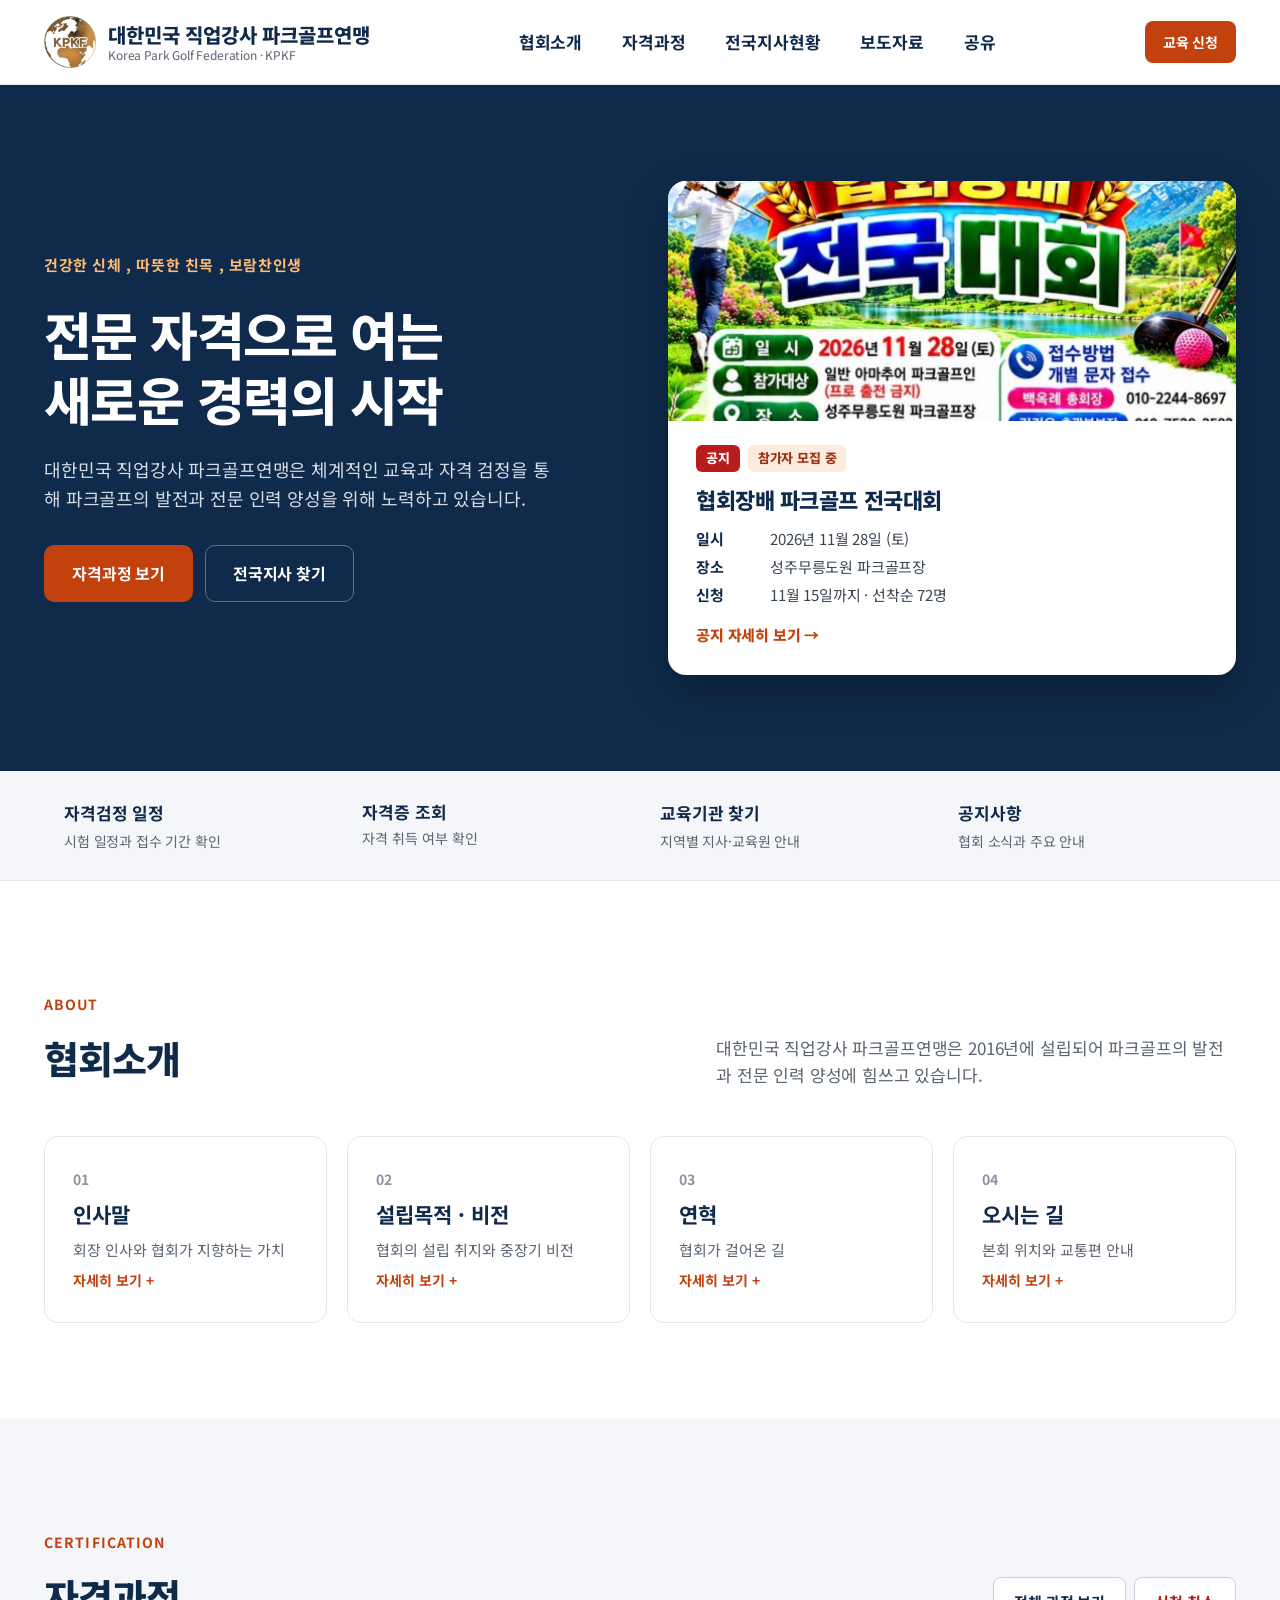
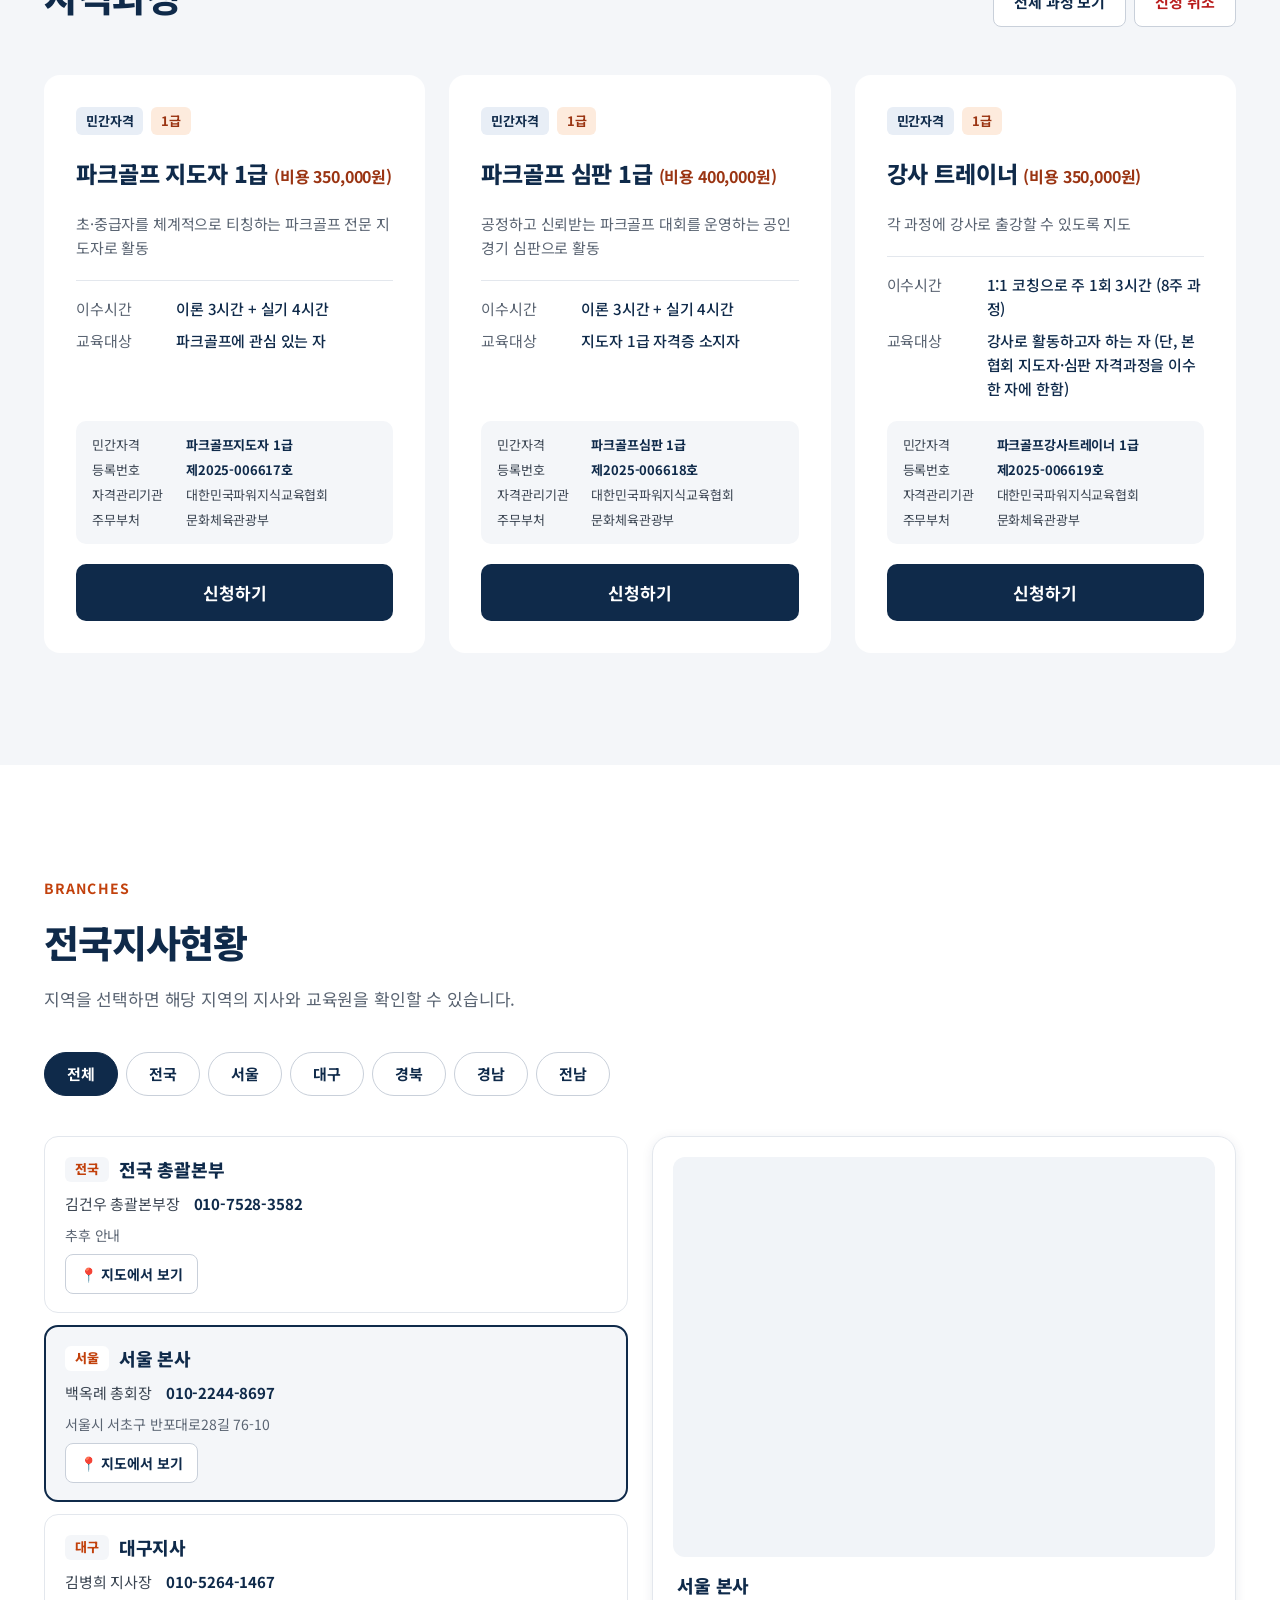
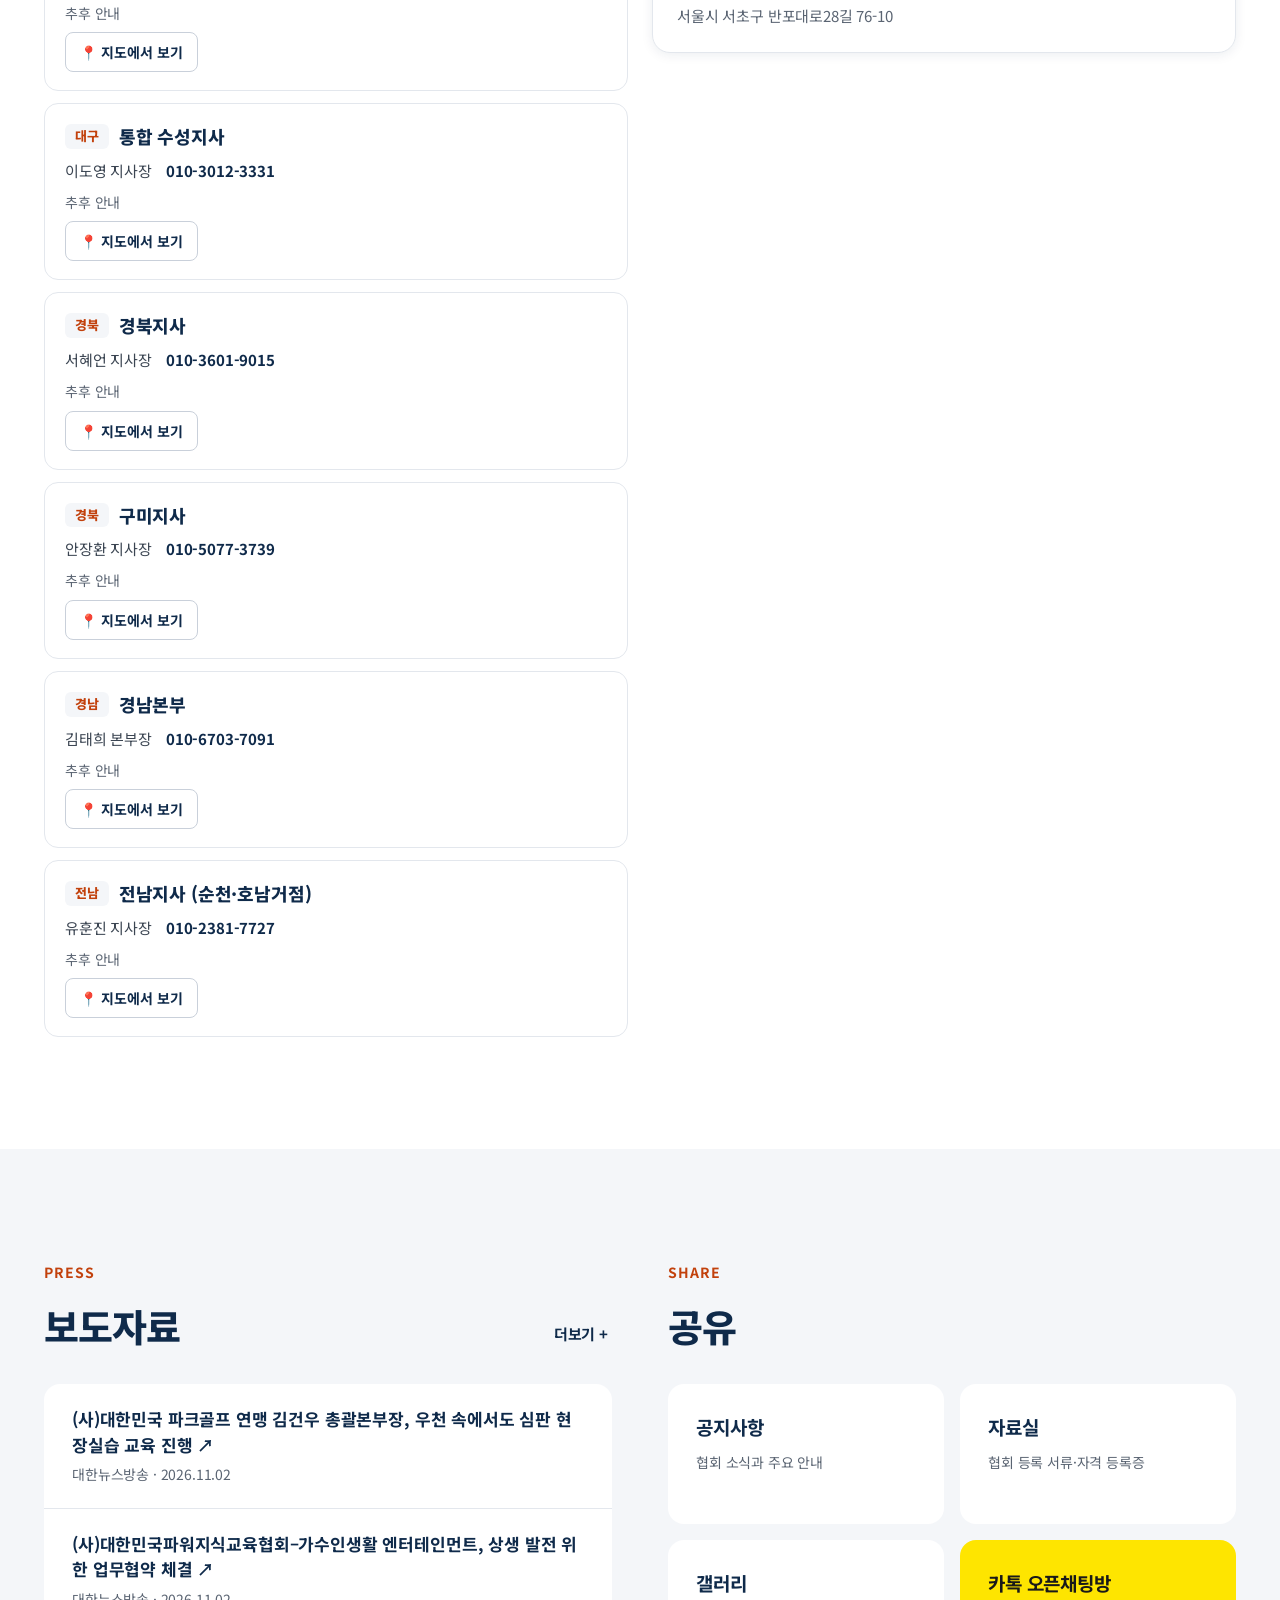
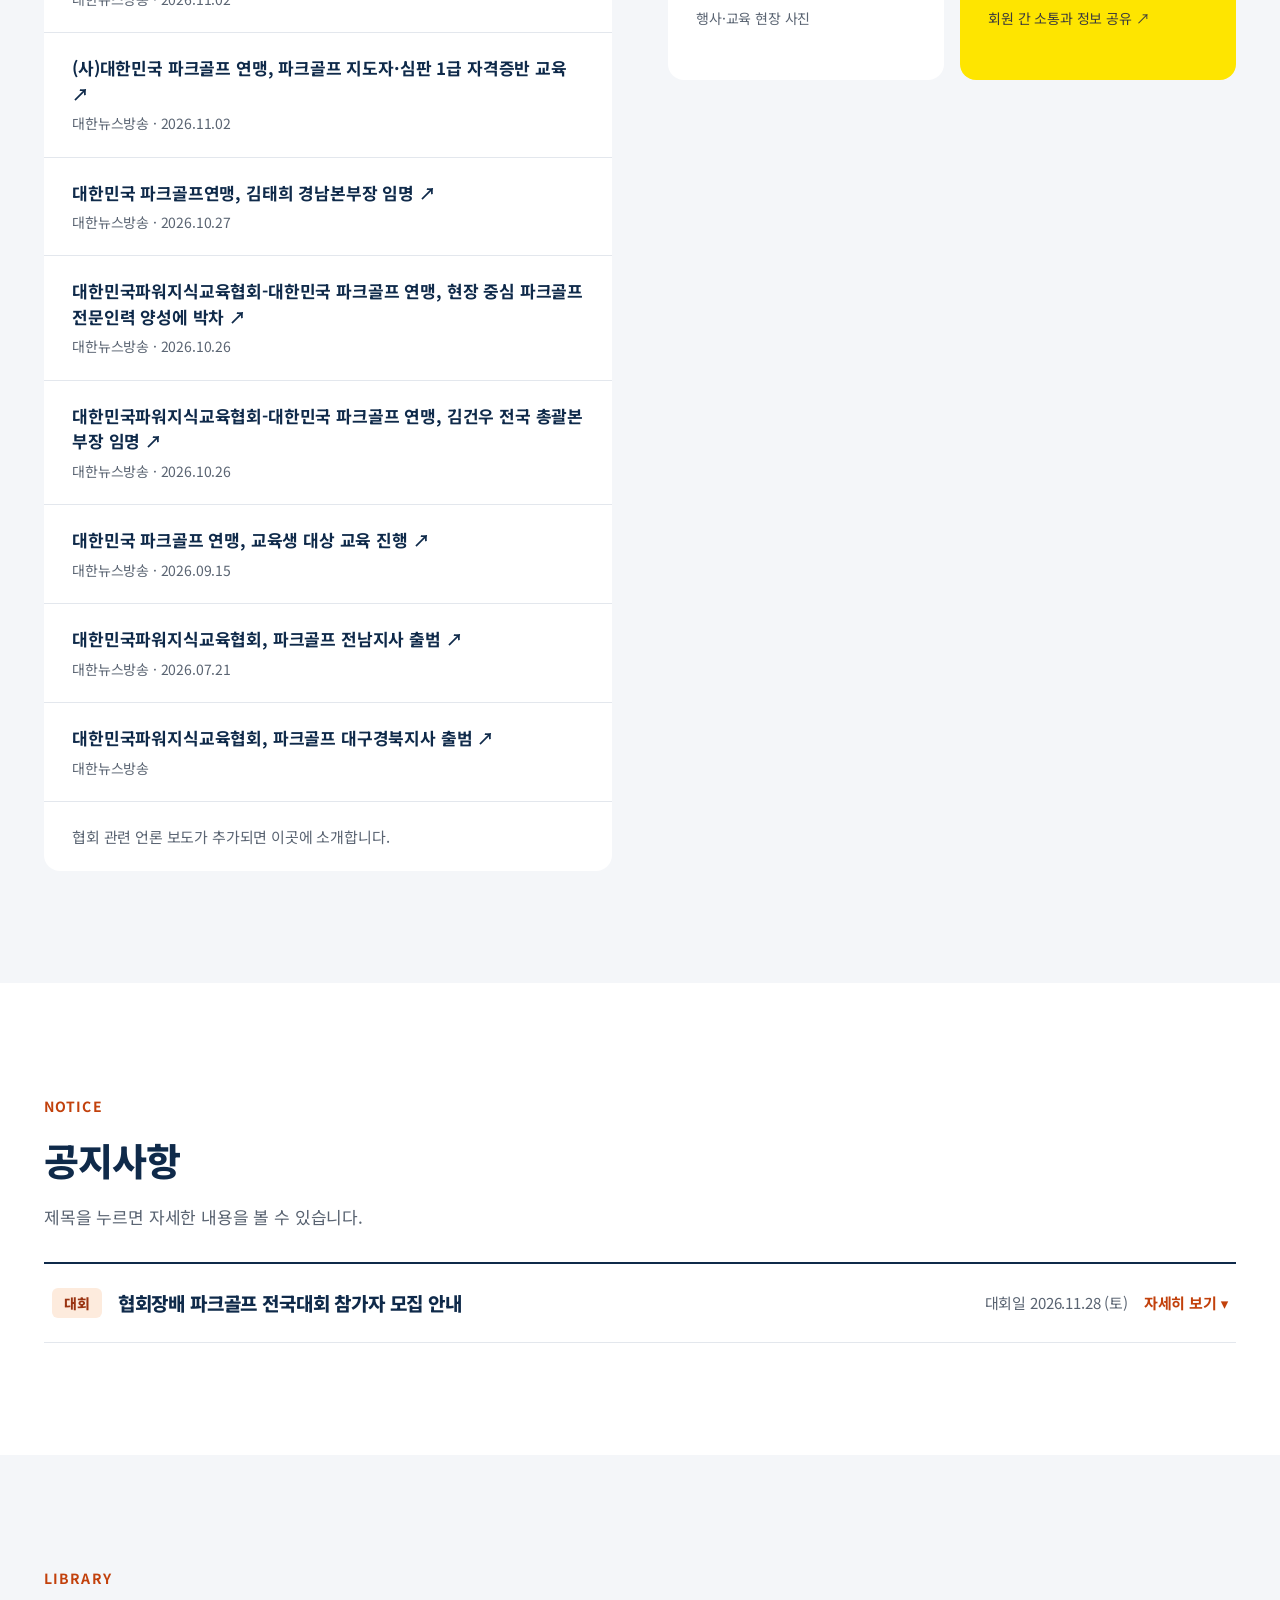
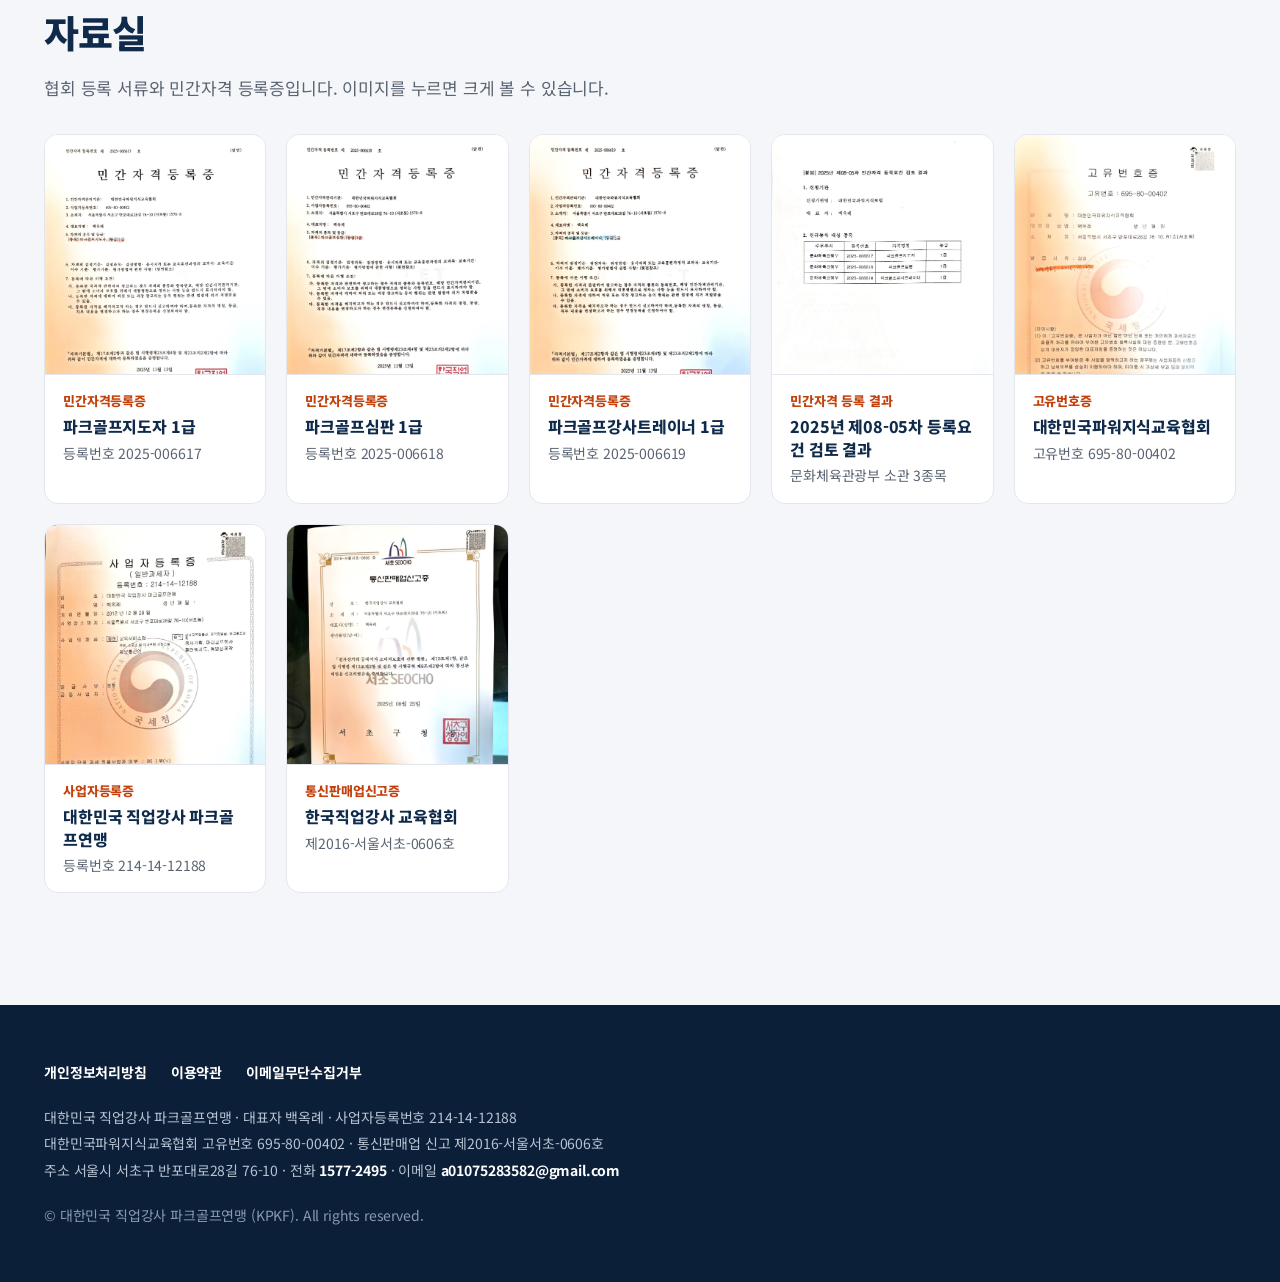
==== commit c2123f4e: "Add files via upload" ====
--- a/index.html
+++ b/index.html
@@ -247,13 +247,28 @@
 </li>
 <li style="position: relative; display: flex; flex-direction: column; align-items: flex-start; gap: 8px; padding-left: 40px">
 <span aria-hidden="true" style="position: absolute; left: 3px; top: 4px; width: 18px; height: 18px; border-radius: 50%; background: #047857; border: 4px solid #FFFFFF; box-shadow: 0 0 0 1px #A7F3D0; box-sizing: border-box"></span>
+<span style="padding: 2px 12px; border-radius: 6px; background: #D1FAE5; color: #065F46; font-size: 14px; font-weight: 800">2026. 08</span>
+<p style="margin: 0; font-size: 17px; font-weight: 700; color: #0F2A4A; line-height: 1.6">김건우 전국 총괄본부장 위촉</p>
+</li>
+<li style="position: relative; display: flex; flex-direction: column; align-items: flex-start; gap: 8px; padding-left: 40px">
+<span aria-hidden="true" style="position: absolute; left: 3px; top: 4px; width: 18px; height: 18px; border-radius: 50%; background: #047857; border: 4px solid #FFFFFF; box-shadow: 0 0 0 1px #A7F3D0; box-sizing: border-box"></span>
+<span style="padding: 2px 12px; border-radius: 6px; background: #D1FAE5; color: #065F46; font-size: 14px; font-weight: 800">2026. 09</span>
+<p style="margin: 0; font-size: 17px; font-weight: 700; color: #0F2A4A; line-height: 1.6">김건우 전국 총괄본부장 임명 · 서혜언 경북지사장·이도영 통합 수성지사장 임명</p>
+</li>
+<li style="position: relative; display: flex; flex-direction: column; align-items: flex-start; gap: 8px; padding-left: 40px">
+<span aria-hidden="true" style="position: absolute; left: 3px; top: 4px; width: 18px; height: 18px; border-radius: 50%; background: #047857; border: 4px solid #FFFFFF; box-shadow: 0 0 0 1px #A7F3D0; box-sizing: border-box"></span>
 <span style="padding: 2px 12px; border-radius: 6px; background: #D1FAE5; color: #065F46; font-size: 14px; font-weight: 800">2026. 09</span>
 <p style="margin: 0; font-size: 17px; font-weight: 700; color: #0F2A4A; line-height: 1.6">성주 무릉도원 파크골프장에서 지도자·심판 현장실습 교육 진행 · 누적 공인 지도자·심판 12,500명 돌파 및 부산경남·충청강원 지사 확대 추진</p>
 </li>
 <li style="position: relative; display: flex; flex-direction: column; align-items: flex-start; gap: 8px; padding-left: 40px">
 <span aria-hidden="true" style="position: absolute; left: 3px; top: 4px; width: 18px; height: 18px; border-radius: 50%; background: #047857; border: 4px solid #FFFFFF; box-shadow: 0 0 0 1px #A7F3D0; box-sizing: border-box"></span>
 <span style="padding: 2px 12px; border-radius: 6px; background: #D1FAE5; color: #065F46; font-size: 14px; font-weight: 800">2026. 10</span>
-<p style="margin: 0; font-size: 17px; font-weight: 700; color: #0F2A4A; line-height: 1.6">김건우 전국 총괄본부장·김태희 경남본부장 임명 · 파크골프 지도자·심판 1급 자격증반 교육 진행</p>
+<p style="margin: 0; font-size: 17px; font-weight: 700; color: #0F2A4A; line-height: 1.6">김태희 경남본부장 임명 · 파크골프 지도자·심판 1급 자격증반 교육 진행</p>
+</li>
+<li style="position: relative; display: flex; flex-direction: column; align-items: flex-start; gap: 8px; padding-left: 40px">
+<span aria-hidden="true" style="position: absolute; left: 3px; top: 4px; width: 18px; height: 18px; border-radius: 50%; background: #047857; border: 4px solid #FFFFFF; box-shadow: 0 0 0 1px #A7F3D0; box-sizing: border-box"></span>
+<span style="padding: 2px 12px; border-radius: 6px; background: #D1FAE5; color: #065F46; font-size: 14px; font-weight: 800">2026. 11</span>
+<p style="margin: 0; font-size: 17px; font-weight: 700; color: #0F2A4A; line-height: 1.6">안장환 구미지사장 임명</p>
 </li>
 <li style="position: relative; display: flex; flex-direction: column; align-items: flex-start; gap: 8px; padding-left: 40px">
 <span aria-hidden="true" style="position: absolute; left: 3px; top: 4px; width: 18px; height: 18px; border-radius: 50%; background: #047857; border: 4px solid #FFFFFF; box-shadow: 0 0 0 1px #A7F3D0; box-sizing: border-box"></span>
@@ -623,7 +638,7 @@
   "전국": [["전국 총괄본부","김건우 총괄본부장","추후 안내","010-7528-3582","",false]],
   "서울": [["서울 본사","백옥례 총회장","서울시 서초구 반포대로28길 76-10","010-2244-8697","서울특별시 서초구 반포대로28길 76-10",true]],
   "대구": [["대구지사","김병희 지사장","추후 안내","010-5264-1467","대구광역시",false],["통합 수성지사","이도영 지사장","추후 안내","010-3012-3331","대구광역시 수성구",false]],
-  "경북": [["경북지사","서혜언 지사장","추후 안내","010-3601-9015","경상북도",false],["구미지사","-","추후 안내","추후 안내","경상북도 구미시",false]],
+  "경북": [["경북지사","서혜언 지사장","추후 안내","010-3601-9015","경상북도",false],["구미지사","안장환 지사장","추후 안내","010-5077-3739","경상북도 구미시",false]],
   "경남": [["경남본부","김태희 본부장","추후 안내","010-6703-7091","경상남도",false]],
   "전남": [["전남지사 (순천·호남거점)","유훈진 지사장","추후 안내","010-2381-7727","전라남도 순천시",false]]
 };
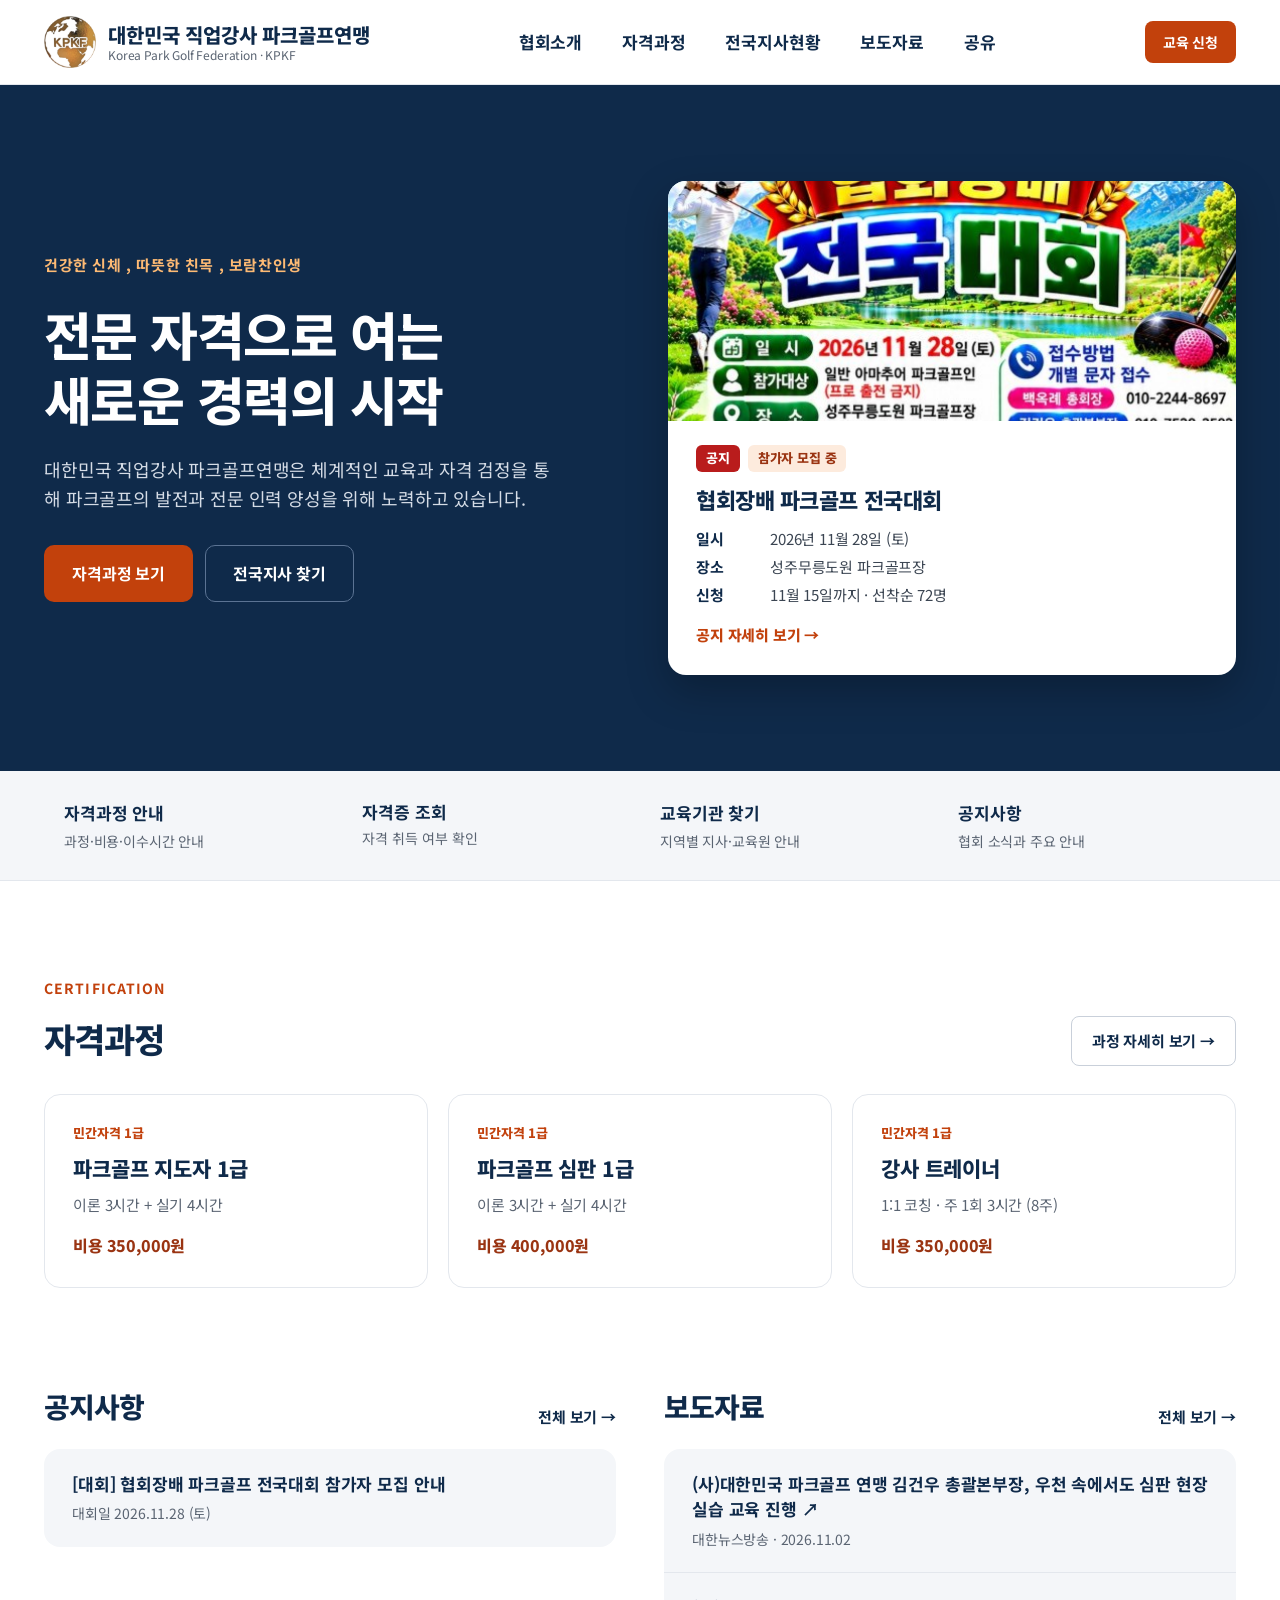
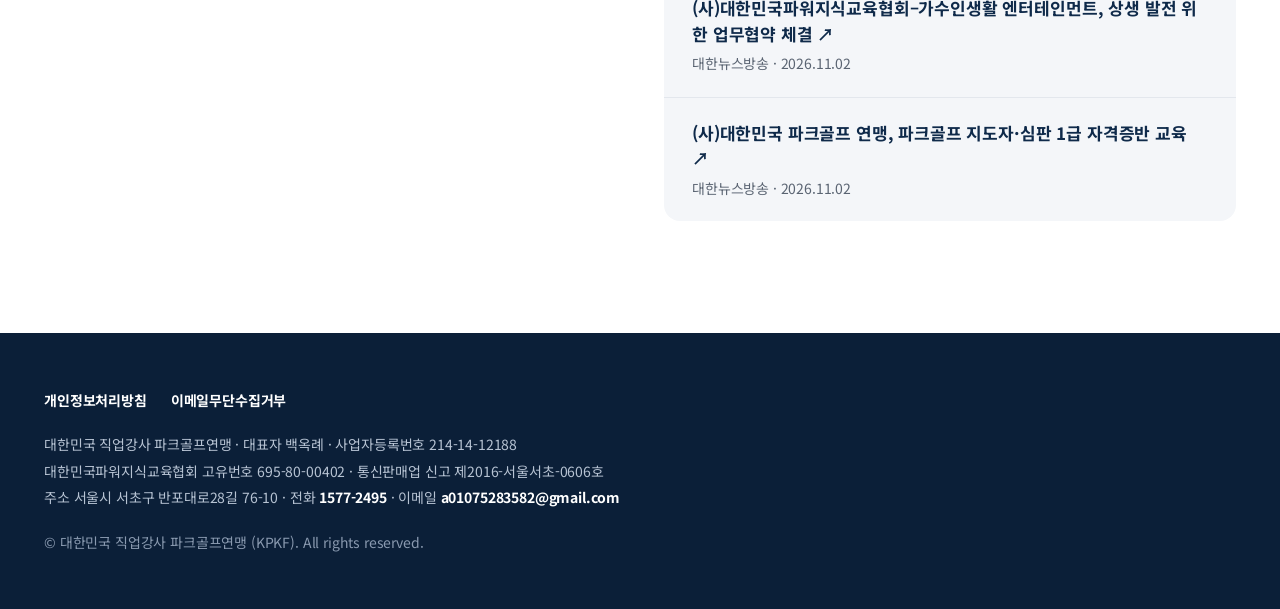
==== commit 90ce1ad6: "Add files via upload" ====
--- a/index.html
+++ b/index.html
@@ -5,102 +5,35 @@
 <link rel="icon" href="kpkf-logo.png">
 <meta name="viewport" content="width=device-width, initial-scale=1">
 <title>대한민국 직업강사 파크골프연맹 공식 홈페이지</title>
-<meta name="description" content="대한민국 직업강사 파크골프연맹 - 협회소개, 자격과정, 전국지사현황, 보도자료, 공유">
+<meta name="description" content="대한민국 직업강사 파크골프연맹 - 파크골프 지도자·심판·강사트레이너 1급 민간자격 교육, 전국지사, 대회 소식">
 <link rel="preconnect" href="https://fonts.googleapis.com">
 <link rel="preconnect" href="https://fonts.gstatic.com" crossorigin>
 <link rel="stylesheet" href="https://fonts.googleapis.com/css2?family=Noto+Sans+KR:wght@400;500;700;800&display=swap">
-<style>
-@media (max-width:640px){#greeting{padding:28px 20px!important}#greeting p:first-of-type{font-size:24px!important}}
-:root{--accent:#C2410C}
-*{box-sizing:border-box}
-html{scroll-behavior:smooth}
-body{margin:0}
-section[id],div[id]{scroll-margin-top:16px}
-a{color:#0F2A4A;text-decoration:none}a:hover{color:#C2410C}
-a:focus-visible,button:focus-visible{outline:3px solid #1D4ED8;outline-offset:2px}
-.region-btn{min-height:44px;padding:10px 22px;border-radius:999px;font-family:inherit;font-size:15px;font-weight:700;cursor:pointer;background:#FFFFFF;color:#0F2A4A;border:1px solid #C9D0DA}
-.region-btn[aria-pressed="true"]{background:#0F2A4A;color:#FFFFFF;border-color:#0F2A4A}
-.branch-row td{padding:18px 24px;color:#5A6472}
-.branch-row td:last-child{white-space:nowrap}
-.branch-row td:first-child{font-weight:700;color:var(--accent)}
-.branch-row td:nth-child(2){font-weight:500;color:#0F2A4A}
-@media (max-width:640px){h1{font-size:36px!important}h2{font-size:30px!important}}
-.about-toggle{padding:32px 28px;border-radius:14px;display:flex;flex-direction:column;align-items:flex-start;gap:10px;min-height:180px;text-align:left;font-family:inherit;color:#0F2A4A;cursor:pointer;background:#FFFFFF;border:1px solid #E3E7ED}
-.about-toggle[aria-expanded="true"]{background:#F4F6F9;border:2px solid #0F2A4A;padding:31px 27px}
-#greeting[hidden],#vision[hidden],#history[hidden],#location[hidden]{display:none!important}
-.apply-btn{margin-top:0;padding:16px;border-radius:10px;border:0;background:#0F2A4A;color:#FFFFFF;font-family:inherit;font-size:17px;font-weight:700;cursor:pointer}
-.apply-btn:hover{background:#1B3A60}
-.modal{position:fixed;inset:0;z-index:50;display:flex;align-items:center;justify-content:center;padding:16px}
-.modal[hidden]{display:none}
-.modal-backdrop{position:absolute;inset:0;background:rgba(11,31,56,.55)}
-.modal-panel{position:relative;width:100%;max-width:520px;max-height:calc(100% - 32px);overflow-y:auto;background:#FFFFFF;border-radius:20px;padding:36px 32px;box-shadow:0 20px 60px rgba(11,31,56,.3);color:#0F2A4A}
-.modal-x{position:absolute;top:14px;right:14px;width:44px;height:44px;border:0;border-radius:10px;background:transparent;font-size:28px;line-height:1;color:#5A6472;cursor:pointer}
-.modal-x:hover{background:#F4F6F9}
-.apply-form{display:flex;flex-direction:column;gap:18px}
-.apply-form .eyebrow{margin:0;font-size:14px;font-weight:700;color:var(--accent);letter-spacing:.04em}
-.apply-form h2{margin:0;font-size:26px;font-weight:800;letter-spacing:-.03em}
-.field{display:flex;flex-direction:column;gap:6px;font-size:16px;font-weight:700}
-.field input{min-height:52px;padding:12px 14px;border:1px solid #C9D0DA;border-radius:10px;font-family:inherit;font-size:18px;color:#0F2A4A;background:#FFFFFF}
-.field input:focus{outline:3px solid #1D4ED8;outline-offset:1px;border-color:#1D4ED8}
-.field small{font-size:13px;font-weight:500;color:#5A6472}
-.consent{display:flex;gap:10px;align-items:flex-start;padding:14px;border-radius:10px;background:#F4F6F9;font-size:14px;line-height:1.6;color:#3B4552;cursor:pointer}
-.consent input{width:22px;height:22px;margin:2px 0 0;flex-shrink:0;accent-color:#0F2A4A}
-.consent strong{color:#0F2A4A}
-.apply-status{margin:0;font-size:15px;font-weight:700;color:#B91C1C;min-height:1px}
-.apply-submit{min-height:56px;border:0;border-radius:12px;background:var(--accent);color:#FFFFFF;font-family:inherit;font-size:18px;font-weight:800;cursor:pointer}
-.apply-submit:disabled{opacity:.6;cursor:wait}
-.apply-done{display:flex;flex-direction:column;align-items:center;gap:14px;text-align:center;padding:16px 0}
-.apply-done[hidden]{display:none}
-.apply-done h2{margin:0;font-size:26px;font-weight:800}
-.apply-done p{margin:0;font-size:17px;color:#3B4552;line-height:1.7}
-.field select{min-height:52px;padding:12px 14px;border:1px solid #C9D0DA;border-radius:10px;font-family:inherit;font-size:18px;color:#0F2A4A;background:#FFFFFF}
-.field select:focus{outline:3px solid #1D4ED8;outline-offset:1px;border-color:#1D4ED8}
-.cancel-submit{background:#B91C1C}
-#verify-open:hover strong{color:#C2410C}
-.verify-result{padding:18px;border-radius:12px;font-size:16px;line-height:1.7}
-.verify-result[hidden]{display:none}
-.verify-ok{background:#D1FAE5;color:#065F46}
-.verify-no{background:#FEF2F2;color:#991B1B}
-.link-btn{align-self:flex-start;border:0;background:transparent;padding:6px 0;font-family:inherit;font-size:15px;font-weight:700;color:#0F2A4A;text-decoration:underline;cursor:pointer}
-#notices summary::-webkit-details-marker{display:none}
-#notices summary:hover strong{color:#C2410C}
-.branch-layout{display:grid;grid-template-columns:minmax(0,1fr) minmax(0,1fr);gap:24px;align-items:start}
-@media (max-width:860px){.branch-layout{grid-template-columns:1fr}.branch-map{position:static!important}}
-.branch-map{position:sticky;top:24px;display:flex;flex-direction:column;gap:14px;padding:20px;border-radius:18px;background:#FFFFFF;border:1px solid #E3E7ED;box-shadow:0 2px 12px rgba(15,42,74,.08)}
-.branch-card{display:flex;flex-direction:column;gap:8px;padding:18px 20px;border-radius:14px;background:#FFFFFF;border:1px solid #E3E7ED}
-.branch-card.on{background:#F4F6F9;border:2px solid #0F2A4A;padding:17px 19px}
-.branch-card .rg{padding:2px 10px;border-radius:6px;background:#F4F6F9;color:var(--accent);font-size:13px;font-weight:800}
-.branch-card.on .rg{background:#FFFFFF}
-.branch-card .nm{font-size:18px;font-weight:800}
-.branch-card .mt{display:flex;flex-wrap:wrap;gap:4px 14px;font-size:15px;color:#3B4552}
-.branch-card .mt a{font-weight:700}
-.branch-card .ad{font-size:14px;color:#5A6472}
-.branch-card .go{align-self:flex-start;min-height:40px;padding:8px 14px;border-radius:8px;border:1px solid #C9D0DA;background:#FFFFFF;color:#0F2A4A;font-family:inherit;font-size:14px;font-weight:700;cursor:pointer}
-.branch-card .go:hover{border-color:#0F2A4A}
-</style>
+<link rel="stylesheet" href="site.css">
 </head>
 <body>
-<div style="font-family: 'Noto Sans KR', 'Apple SD Gothic Neo', 'Malgun Gothic', system-ui, sans-serif; color: #0F2A4A; background: #FFFFFF; letter-spacing: -0.01em; line-height: 1.6">
+<div class="site" style="font-family: 'Noto Sans KR', 'Apple SD Gothic Neo', 'Malgun Gothic', system-ui, sans-serif; color: #0F2A4A; background: #FFFFFF; letter-spacing: -0.01em; line-height: 1.6">
 
 <header style="border-bottom: 1px solid #E3E7ED; background: #FFFFFF">
 <div style="max-width: 1240px; margin: 0 auto; padding: 0 24px; min-height: 84px; display: flex; flex-wrap: wrap; align-items: center; justify-content: space-between; gap: 16px">
-<a href="#top" style="display: flex; align-items: center; gap: 12px; padding: 12px 0">
+<a href="index.html" style="display: flex; align-items: center; gap: 12px; padding: 12px 0">
 <img src="kpkf-logo.png" alt="KPKF 로고" style="width: 52px; height: 52px; object-fit: contain">
 <span style="display: flex; flex-direction: column; line-height: 1.25"><strong style="font-size: 20px; font-weight: 800">대한민국 직업강사 파크골프연맹</strong><span style="font-size: 12px; color: #5A6472">Korea Park Golf Federation · KPKF</span></span>
 </a>
 <nav aria-label="주 메뉴" style="display: flex; flex-wrap: wrap; gap: 4px">
-<a href="#about" style="padding: 12px 18px; font-size: 17px; font-weight: 700">협회소개</a>
-<a href="#courses" style="padding: 12px 18px; font-size: 17px; font-weight: 700">자격과정</a>
-<a href="#branches" style="padding: 12px 18px; font-size: 17px; font-weight: 700">전국지사현황</a>
-<a href="#press" style="padding: 12px 18px; font-size: 17px; font-weight: 700">보도자료</a>
-<a href="#share" style="padding: 12px 18px; font-size: 17px; font-weight: 700">공유</a>
+<a href="about.html" class="nav-link">협회소개</a>
+<a href="courses.html" class="nav-link">자격과정</a>
+<a href="branches.html" class="nav-link">전국지사현황</a>
+<a href="press.html" class="nav-link">보도자료</a>
+<a href="share.html" class="nav-link">공유</a>
 </nav>
 <div style="display: flex; gap: 8px">
-<a href="#courses" style="padding: 10px 18px; font-size: 14px; font-weight: 700; border-radius: 8px; background: var(--accent); color: #FFFFFF">교육 신청</a>
+<a href="courses.html" style="padding: 10px 18px; font-size: 14px; font-weight: 700; border-radius: 8px; background: var(--accent); color: #FFFFFF">교육 신청</a>
 </div>
 </div>
 </header>
 
+<main>
 <section id="top" style="background: #0F2A4A; color: #FFFFFF">
 <div style="max-width: 1240px; margin: 0 auto; padding: 96px 24px; display: grid; grid-template-columns: repeat(auto-fit, minmax(320px, 1fr)); gap: 56px; align-items: center">
 <div style="display: flex; flex-direction: column; gap: 24px">
@@ -108,11 +41,11 @@
 <h1 style="margin: 0; font-size: 52px; line-height: 1.25; font-weight: 800; letter-spacing: -0.03em">전문 자격으로 여는<br>새로운 경력의 시작</h1>
 <p style="margin: 0; font-size: 18px; color: #D5DCE6; max-width: 520px">대한민국 직업강사 파크골프연맹은 체계적인 교육과 자격 검정을 통해 파크골프의 발전과 전문 인력 양성을 위해 노력하고 있습니다.</p>
 <div style="display: flex; flex-wrap: wrap; gap: 12px; padding-top: 8px">
-<a href="#courses" style="padding: 16px 28px; border-radius: 10px; background: var(--accent); color: #FFFFFF; font-weight: 700; font-size: 16px">자격과정 보기</a>
-<a href="#branches" style="padding: 15px 27px; border-radius: 10px; border: 1px solid #5B7393; color: #FFFFFF; font-weight: 700; font-size: 16px">전국지사 찾기</a>
+<a href="courses.html" style="padding: 16px 28px; border-radius: 10px; background: var(--accent); color: #FFFFFF; font-weight: 700; font-size: 16px">자격과정 보기</a>
+<a href="branches.html" style="padding: 15px 27px; border-radius: 10px; border: 1px solid #5B7393; color: #FFFFFF; font-weight: 700; font-size: 16px">전국지사 찾기</a>
 </div>
 </div>
-<a href="#notices" id="hero-notice" style="display: flex; flex-direction: column; border-radius: 18px; overflow: hidden; background: #FFFFFF; color: #0F2A4A; box-shadow: 0 16px 40px rgba(0, 0, 0, 0.25)">
+<a href="share.html#notice-1" id="hero-notice" style="display: flex; flex-direction: column; border-radius: 18px; overflow: hidden; background: #FFFFFF; color: #0F2A4A; box-shadow: 0 16px 40px rgba(0, 0, 0, 0.25)">
 <img src="notice-tournament.jpg" alt="협회장배 전국대회 포스터" style="display: block; width: 100%; height: 240px; object-fit: cover; object-position: center 22%">
 <span style="display: flex; flex-direction: column; gap: 12px; padding: 24px 28px 28px">
 <span style="display: flex; flex-wrap: wrap; align-items: center; gap: 8px"><span style="padding: 3px 10px; border-radius: 6px; background: #B91C1C; color: #FFFFFF; font-size: 13px; font-weight: 800">공지</span><span style="padding: 3px 10px; border-radius: 6px; background: #FDEBDD; color: #9A3412; font-size: 13px; font-weight: 800">참가자 모집 중</span></span>
@@ -126,467 +59,52 @@
 
 <section aria-label="바로가기" style="background: #F4F6F9; border-bottom: 1px solid #E3E7ED">
 <div style="max-width: 1240px; margin: 0 auto; padding: 0 24px; display: grid; grid-template-columns: repeat(auto-fit, minmax(200px, 1fr))">
-<a href="#courses" style="padding: 28px 20px; display: flex; flex-direction: column; gap: 4px"><strong style="font-size: 17px">자격검정 일정</strong><span style="font-size: 14px; color: #5A6472">시험 일정과 접수 기간 확인</span></a>
+<a href="courses.html" style="padding: 28px 20px; display: flex; flex-direction: column; gap: 4px"><strong style="font-size: 17px">자격과정 안내</strong><span style="font-size: 14px; color: #5A6472">과정·비용·이수시간 안내</span></a>
 <button type="button" id="verify-open" style="padding: 28px 20px; display: flex; flex-direction: column; align-items: flex-start; gap: 4px; border: 0; background: transparent; font-family: inherit; color: #0F2A4A; text-align: left; cursor: pointer"><strong style="font-size: 17px">자격증 조회</strong><span style="font-size: 14px; color: #5A6472">자격 취득 여부 확인</span></button>
-<a href="#branches" style="padding: 28px 20px; display: flex; flex-direction: column; gap: 4px"><strong style="font-size: 17px">교육기관 찾기</strong><span style="font-size: 14px; color: #5A6472">지역별 지사·교육원 안내</span></a>
-<a href="#notices" style="padding: 28px 20px; display: flex; flex-direction: column; gap: 4px"><strong style="font-size: 17px">공지사항</strong><span style="font-size: 14px; color: #5A6472">협회 소식과 주요 안내</span></a>
+<a href="branches.html" style="padding: 28px 20px; display: flex; flex-direction: column; gap: 4px"><strong style="font-size: 17px">교육기관 찾기</strong><span style="font-size: 14px; color: #5A6472">지역별 지사·교육원 안내</span></a>
+<a href="share.html#notices" style="padding: 28px 20px; display: flex; flex-direction: column; gap: 4px"><strong style="font-size: 17px">공지사항</strong><span style="font-size: 14px; color: #5A6472">협회 소식과 주요 안내</span></a>
 </div>
 </section>
 
-<section id="about" style="max-width: 1240px; margin: 0 auto; padding: 112px 24px 96px; display: flex; flex-direction: column; gap: 48px">
-<div style="display: flex; flex-wrap: wrap; justify-content: space-between; align-items: flex-end; gap: 24px">
-<div style="display: flex; flex-direction: column; gap: 12px">
-<span style="font-size: 14px; font-weight: 700; color: var(--accent); letter-spacing: 0.08em">ABOUT</span>
-<h2 style="margin: 0; font-size: 38px; font-weight: 800; letter-spacing: -0.03em">협회소개</h2>
+<section style="max-width: 1240px; margin: 0 auto; padding: 96px 24px 48px; display: flex; flex-direction: column; gap: 28px">
+<div style="display: flex; flex-wrap: wrap; justify-content: space-between; align-items: flex-end; gap: 16px">
+<div style="display: flex; flex-direction: column; gap: 12px"><span style="font-size: 14px; font-weight: 700; color: var(--accent); letter-spacing: 0.08em">CERTIFICATION</span><h2 style="margin: 0; font-size: 34px; font-weight: 800; letter-spacing: -0.03em">자격과정</h2></div>
+<a href="courses.html" style="padding: 12px 20px; border-radius: 8px; border: 1px solid #C9D0DA; font-size: 15px; font-weight: 700">과정 자세히 보기 →</a>
 </div>
-<p style="margin: 0; max-width: 520px; font-size: 17px; color: #5A6472">대한민국 직업강사 파크골프연맹은 2016년에 설립되어 파크골프의 발전과 전문 인력 양성에 힘쓰고 있습니다.</p>
-</div>
-<div style="display: grid; grid-template-columns: repeat(auto-fit, minmax(220px, 1fr)); gap: 20px">
-<button type="button" class="about-toggle" data-panel="greeting" aria-expanded="false" aria-controls="greeting"><span style="font-size: 14px; font-weight: 700; color: #8A94A3">01</span><strong style="font-size: 21px">인사말</strong><span style="font-size: 15px; color: #5A6472">회장 인사와 협회가 지향하는 가치</span><span style="margin-top: auto; font-size: 14px; font-weight: 700; color: var(--accent)"><span class="toggle-label">자세히 보기 +</span></span></button>
-<button type="button" class="about-toggle" data-panel="vision" aria-expanded="false" aria-controls="vision"><span style="font-size: 14px; font-weight: 700; color: #8A94A3">02</span><strong style="font-size: 21px">설립목적 · 비전</strong><span style="font-size: 15px; color: #5A6472">협회의 설립 취지와 중장기 비전</span><span style="margin-top: auto; font-size: 14px; font-weight: 700; color: var(--accent)"><span class="toggle-label">자세히 보기 +</span></span></button>
-<button type="button" class="about-toggle" data-panel="history" aria-expanded="false" aria-controls="history"><span style="font-size: 14px; font-weight: 700; color: #8A94A3">03</span><strong style="font-size: 21px">연혁</strong><span style="font-size: 15px; color: #5A6472">협회가 걸어온 길</span><span style="margin-top: auto; font-size: 14px; font-weight: 700; color: var(--accent)"><span class="toggle-label">자세히 보기 +</span></span></button>
-<button type="button" class="about-toggle" data-panel="location" aria-expanded="false" aria-controls="location"><span style="font-size: 14px; font-weight: 700; color: #8A94A3">04</span><strong style="font-size: 21px">오시는 길</strong><span style="font-size: 15px; color: #5A6472">본회 위치와 교통편 안내</span><span style="margin-top: auto; font-size: 14px; font-weight: 700; color: var(--accent)"><span class="toggle-label">자세히 보기 +</span></span></button>
-</div>
-<div id="greeting" hidden style="display: grid; grid-template-columns: repeat(auto-fit, minmax(300px, 1fr)); gap: 56px; align-items: start; margin-top: -16px; padding: 48px; border-radius: 20px; background: #F4F6F9">
-<figure style="margin: 0; display: flex; flex-direction: column; align-items: center; gap: 20px; text-align: center">
-<div style="position: relative; width: 100%; max-width: 280px">
-<img src="president.jpg" alt="대한민국파워지식교육협회 총회장 백옥례" style="display: block; width: 100%; aspect-ratio: 239 / 265; object-fit: cover; border-radius: 18px; border: 6px solid #FFFFFF; box-sizing: border-box">
-<span style="position: absolute; left: 50%; bottom: -16px; transform: translateX(-50%); white-space: nowrap; padding: 6px 18px; border-radius: 999px; background: #0F2A4A; color: #FFFFFF; font-size: 14px; font-weight: 700">총회장 백옥례</span>
-</div>
-<figcaption style="display: flex; flex-direction: column; gap: 4px; padding-top: 16px">
-<strong style="font-size: 26px; font-weight: 800; letter-spacing: 0.2em">백옥례</strong>
-<span style="font-size: 15px; font-weight: 700; color: var(--accent)">대한민국파워지식교육협회 총회장</span>
-<span style="font-size: 14px; color: #5A6472">사단법인 한국파크골프교육발전위원회 자문위원</span>
-</figcaption>
-</figure>
-<div style="display: flex; flex-direction: column; gap: 20px; font-size: 17px; color: #3B4552; line-height: 1.8">
-<span aria-hidden="true" style="font-size: 64px; line-height: 0.6; font-weight: 800; color: var(--accent); padding-top: 16px">“</span>
-<p style="margin: 0; font-size: 30px; line-height: 1.45; font-weight: 800; color: #0F2A4A; letter-spacing: -0.03em">건강한 신체, 따뜻한 친목, 보람찬 인생 2막의 일자리를 선물하겠습니다.</p>
-<p style="margin: 0">안녕하십니까. 대한민국파워지식교육협회 파크골프 홈페이지를 찾아주신 전국의 파크골프 동호인 여러분과 교육생 여러분을 진심으로 환영합니다.</p>
-<p style="margin: 0">초고령 사회로 진입하는 대한민국에서 <strong style="color: #0F2A4A">파크골프</strong>는 단순한 여가 스포츠를 넘어, 어르신들의 활기찬 건강 증진과 세대 간의 소통, 그리고 은퇴 이후 새로운 사회적 역할을 찾아주는 가장 이상적인 생활체육으로 급성장하고 있습니다.</p>
-<p style="margin: 0">우리 협회는 서울 본사를 필두로 대구지사, 전남지사 등 전국적인 교육망을 구축하고, 한국직업능력연구원에 정식 등록된 <strong style="color: #0F2A4A">지도자 1급, 강사트레이너 1급, 심판 1급</strong> 자격과정을 체계적으로 운영하고 있습니다. 자격 취득에 머무르지 않고 전국의 체육센터, 복지관, 지자체 구장으로 강사 채용을 직접 연계하여 회원 여러분의 일자리 창출을 끝까지 책임지겠습니다.</p>
-<p style="margin: 0; padding-top: 8px; text-align: right; font-size: 18px; font-weight: 700; color: #0F2A4A">대한민국파워지식교육협회 총회장 백 옥 례 배상</p>
-</div>
-</div>
-<div id="vision" hidden style="display: flex; flex-direction: column; gap: 28px; margin-top: -16px; padding: 48px; border-radius: 20px; background: #F4F6F9">
-<div style="display: flex; flex-direction: column; gap: 8px">
-<h3 style="margin: 0; font-size: 28px; font-weight: 800; letter-spacing: -0.03em">설립목적 · 비전</h3>
-<p style="margin: 0; font-size: 16px; color: #5A6472">건강, 화합, 일자리. 협회가 지키는 세 가지 핵심 가치입니다.</p>
-</div>
-<div style="display: grid; grid-template-columns: repeat(auto-fit, minmax(280px, 1fr)); gap: 24px">
-<article style="padding: 36px 32px 28px; border-radius: 18px; border: 1px solid #E3E7ED; background: #FFFFFF; box-shadow: 0 2px 10px rgba(15, 42, 74, 0.06); display: flex; flex-direction: column; gap: 10px">
-<span style="width: 64px; height: 64px; border-radius: 16px; background: #059669; display: flex; align-items: center; justify-content: center; margin-bottom: 18px"><svg aria-hidden="true" width="32" height="32" viewBox="0 0 24 24" fill="none" stroke="#FFFFFF" stroke-width="2" stroke-linecap="round" stroke-linejoin="round"><path d="M19 14c1.49-1.46 3-3.21 3-5.5A5.5 5.5 0 0 0 16.5 3c-1.76 0-3 .5-4.5 2-1.5-1.5-2.74-2-4.5-2A5.5 5.5 0 0 0 2 8.5c0 2.3 1.5 4.05 3 5.5l7 7Z"></path><path d="M3.22 12H9.5l.5-1 2 4.5 2-7 1.5 3.5h5.27"></path></svg></span>
-<span style="font-size: 14px; font-weight: 800; color: #047857; letter-spacing: 0.06em">VALUE 01</span>
-<h4 style="margin: 0; font-size: 22px; font-weight: 800">건강 증진 (Health)</h4>
-<span style="font-size: 14px; font-weight: 700; color: #5A6472">100세 시대 심신 활력</span>
-<p style="margin: 0; font-size: 16px; color: #3B4552; line-height: 1.75">남녀노소 누구나 무리 없이 자연 속을 걸으며 심폐 기능과 근력을 향상시키는 친환경 평생 건강 스포츠를 보급합니다.</p>
-<div style="margin-top: auto; padding-top: 20px; border-top: 1px solid #EEF1F5; display: flex; align-items: center; gap: 8px; font-size: 14px; font-weight: 700; color: #047857"><svg aria-hidden="true" width="18" height="18" viewBox="0 0 24 24" fill="none" stroke="currentColor" stroke-width="2" stroke-linecap="round" stroke-linejoin="round"><circle cx="12" cy="12" r="10"></circle><path d="m9 12 2 2 4-4"></path></svg>협회 핵심 실천 규약</div>
-</article>
-<article style="padding: 36px 32px 28px; border-radius: 18px; border: 1px solid #E3E7ED; background: #FFFFFF; box-shadow: 0 2px 10px rgba(15, 42, 74, 0.06); display: flex; flex-direction: column; gap: 10px">
-<span style="width: 64px; height: 64px; border-radius: 16px; background: #EA580C; display: flex; align-items: center; justify-content: center; margin-bottom: 18px"><svg aria-hidden="true" width="32" height="32" viewBox="0 0 24 24" fill="none" stroke="#FFFFFF" stroke-width="2" stroke-linecap="round" stroke-linejoin="round"><path d="M16 21v-2a4 4 0 0 0-4-4H6a4 4 0 0 0-4 4v2"></path><circle cx="9" cy="7" r="4"></circle><path d="M22 21v-2a4 4 0 0 0-3-3.87"></path><path d="M16 3.13a4 4 0 0 1 0 7.75"></path></svg></span>
-<span style="font-size: 14px; font-weight: 800; color: #047857; letter-spacing: 0.06em">VALUE 02</span>
-<h4 style="margin: 0; font-size: 22px; font-weight: 800">친목 융합 (Harmony)</h4>
-<span style="font-size: 14px; font-weight: 700; color: #5A6472">세대공감 따뜻한 커뮤니티</span>
-<p style="margin: 0; font-size: 16px; color: #3B4552; line-height: 1.75">부부, 동호인, 3대 가족이 함께 즐기며 고립과 소외를 극복하고 활력 넘치는 사회적 유대감과 밝은 웃음을 나눕니다.</p>
-<div style="margin-top: auto; padding-top: 20px; border-top: 1px solid #EEF1F5; display: flex; align-items: center; gap: 8px; font-size: 14px; font-weight: 700; color: #047857"><svg aria-hidden="true" width="18" height="18" viewBox="0 0 24 24" fill="none" stroke="currentColor" stroke-width="2" stroke-linecap="round" stroke-linejoin="round"><circle cx="12" cy="12" r="10"></circle><path d="m9 12 2 2 4-4"></path></svg>협회 핵심 실천 규약</div>
-</article>
-<article style="padding: 36px 32px 28px; border-radius: 18px; border: 1px solid #E3E7ED; background: #FFFFFF; box-shadow: 0 2px 10px rgba(15, 42, 74, 0.06); display: flex; flex-direction: column; gap: 10px">
-<span style="width: 64px; height: 64px; border-radius: 16px; background: #4338CA; display: flex; align-items: center; justify-content: center; margin-bottom: 18px"><svg aria-hidden="true" width="32" height="32" viewBox="0 0 24 24" fill="none" stroke="#FFFFFF" stroke-width="2" stroke-linecap="round" stroke-linejoin="round"><rect x="2" y="7" width="20" height="14" rx="2"></rect><path d="M16 21V5a2 2 0 0 0-2-2h-4a2 2 0 0 0-2 2v16"></path></svg></span>
-<span style="font-size: 14px; font-weight: 800; color: #047857; letter-spacing: 0.06em">VALUE 03</span>
-<h4 style="margin: 0; font-size: 22px; font-weight: 800">일자리 창출 (Job Creation)</h4>
-<span style="font-size: 14px; font-weight: 700; color: #5A6472">인생 2막 전문 강사 양성</span>
-<p style="margin: 0; font-size: 16px; color: #3B4552; line-height: 1.75">체계적인 공인 자격 교육을 통해 은퇴자와 시니어들에게 공공·민간 체육시설 전문 지도자 취업의 길을 열어드립니다.</p>
-<div style="margin-top: auto; padding-top: 20px; border-top: 1px solid #EEF1F5; display: flex; align-items: center; gap: 8px; font-size: 14px; font-weight: 700; color: #047857"><svg aria-hidden="true" width="18" height="18" viewBox="0 0 24 24" fill="none" stroke="currentColor" stroke-width="2" stroke-linecap="round" stroke-linejoin="round"><circle cx="12" cy="12" r="10"></circle><path d="m9 12 2 2 4-4"></path></svg>협회 핵심 실천 규약</div>
-</article>
-</div>
-</div>
-<div id="history" hidden style="margin-top: -16px; padding: 48px; border-radius: 20px; background: #F4F6F9; display: flex; flex-direction: column; gap: 32px">
-<h3 style="margin: 0; display: flex; align-items: center; gap: 12px; font-size: 28px; font-weight: 800; letter-spacing: -0.03em"><svg aria-hidden="true" width="28" height="28" viewBox="0 0 24 24" fill="none" stroke="#047857" stroke-width="2" stroke-linecap="round" stroke-linejoin="round"><rect x="3" y="4" width="18" height="18" rx="2"></rect><path d="M16 2v4M8 2v4M3 10h18"></path></svg>협회 주요 연혁</h3>
-<div style="position: relative">
-<span aria-hidden="true" style="position: absolute; left: 11px; top: 8px; bottom: 8px; width: 2px; background: #A7F3D0"></span>
-<ol style="position: relative; margin: 0; padding: 0; list-style: none; display: flex; flex-direction: column; gap: 32px">
-<li style="position: relative; display: flex; flex-direction: column; align-items: flex-start; gap: 8px; padding-left: 40px">
-<span aria-hidden="true" style="position: absolute; left: 3px; top: 4px; width: 18px; height: 18px; border-radius: 50%; background: #047857; border: 4px solid #FFFFFF; box-shadow: 0 0 0 1px #A7F3D0; box-sizing: border-box"></span>
-<span style="padding: 2px 12px; border-radius: 6px; background: #D1FAE5; color: #065F46; font-size: 14px; font-weight: 800">2016</span>
-<p style="margin: 0; font-size: 17px; font-weight: 700; color: #0F2A4A; line-height: 1.6">대한민국파워지식교육협회 설립</p>
-</li>
-<li style="position: relative; display: flex; flex-direction: column; align-items: flex-start; gap: 8px; padding-left: 40px">
-<span aria-hidden="true" style="position: absolute; left: 3px; top: 4px; width: 18px; height: 18px; border-radius: 50%; background: #047857; border: 4px solid #FFFFFF; box-shadow: 0 0 0 1px #A7F3D0; box-sizing: border-box"></span>
-<span style="padding: 2px 12px; border-radius: 6px; background: #D1FAE5; color: #065F46; font-size: 14px; font-weight: 800">2021</span>
-<p style="margin: 0; font-size: 17px; font-weight: 700; color: #0F2A4A; line-height: 1.6">파크골프 표준화 교육 연구회 발족</p>
-</li>
-<li style="position: relative; display: flex; flex-direction: column; align-items: flex-start; gap: 8px; padding-left: 40px">
-<span aria-hidden="true" style="position: absolute; left: 3px; top: 4px; width: 18px; height: 18px; border-radius: 50%; background: #047857; border: 4px solid #FFFFFF; box-shadow: 0 0 0 1px #A7F3D0; box-sizing: border-box"></span>
-<span style="padding: 2px 12px; border-radius: 6px; background: #D1FAE5; color: #065F46; font-size: 14px; font-weight: 800">2022</span>
-<p style="margin: 0; font-size: 17px; font-weight: 700; color: #0F2A4A; line-height: 1.6">파크골프지도자·심판·강사트레이너 1급 민간자격 등록 신청</p>
-</li>
-<li style="position: relative; display: flex; flex-direction: column; align-items: flex-start; gap: 8px; padding-left: 40px">
-<span aria-hidden="true" style="position: absolute; left: 3px; top: 4px; width: 18px; height: 18px; border-radius: 50%; background: #047857; border: 4px solid #FFFFFF; box-shadow: 0 0 0 1px #A7F3D0; box-sizing: border-box"></span>
-<span style="padding: 2px 12px; border-radius: 6px; background: #D1FAE5; color: #065F46; font-size: 14px; font-weight: 800">2023</span>
-<p style="margin: 0; font-size: 17px; font-weight: 700; color: #0F2A4A; line-height: 1.6">수도권 중앙교육원 확장 이전 및 누적 수료생 5,000명 돌파</p>
-</li>
-<li style="position: relative; display: flex; flex-direction: column; align-items: flex-start; gap: 8px; padding-left: 40px">
-<span aria-hidden="true" style="position: absolute; left: 3px; top: 4px; width: 18px; height: 18px; border-radius: 50%; background: #047857; border: 4px solid #FFFFFF; box-shadow: 0 0 0 1px #A7F3D0; box-sizing: border-box"></span>
-<span style="padding: 2px 12px; border-radius: 6px; background: #D1FAE5; color: #065F46; font-size: 14px; font-weight: 800">2025. 11</span>
-<p style="margin: 0; font-size: 17px; font-weight: 700; color: #0F2A4A; line-height: 1.6">파크골프지도자·심판·강사트레이너 1급 민간자격 정식 등록 (한국직업능력연구원, 주무부처 문화체육관광부)</p>
-</li>
-<li style="position: relative; display: flex; flex-direction: column; align-items: flex-start; gap: 8px; padding-left: 40px">
-<span aria-hidden="true" style="position: absolute; left: 3px; top: 4px; width: 18px; height: 18px; border-radius: 50%; background: #047857; border: 4px solid #FFFFFF; box-shadow: 0 0 0 1px #A7F3D0; box-sizing: border-box"></span>
-<span style="padding: 2px 12px; border-radius: 6px; background: #D1FAE5; color: #065F46; font-size: 14px; font-weight: 800">2026. 04</span>
-<p style="margin: 0; font-size: 17px; font-weight: 700; color: #0F2A4A; line-height: 1.6">대구지사 공식 창립 출범식 및 영남권 아카데미 개설</p>
-</li>
-<li style="position: relative; display: flex; flex-direction: column; align-items: flex-start; gap: 8px; padding-left: 40px">
-<span aria-hidden="true" style="position: absolute; left: 3px; top: 4px; width: 18px; height: 18px; border-radius: 50%; background: #047857; border: 4px solid #FFFFFF; box-shadow: 0 0 0 1px #A7F3D0; box-sizing: border-box"></span>
-<span style="padding: 2px 12px; border-radius: 6px; background: #D1FAE5; color: #065F46; font-size: 14px; font-weight: 800">2026. 07</span>
-<p style="margin: 0; font-size: 17px; font-weight: 700; color: #0F2A4A; line-height: 1.6">파크골프 전남지사 출범</p>
-</li>
-<li style="position: relative; display: flex; flex-direction: column; align-items: flex-start; gap: 8px; padding-left: 40px">
-<span aria-hidden="true" style="position: absolute; left: 3px; top: 4px; width: 18px; height: 18px; border-radius: 50%; background: #047857; border: 4px solid #FFFFFF; box-shadow: 0 0 0 1px #A7F3D0; box-sizing: border-box"></span>
-<span style="padding: 2px 12px; border-radius: 6px; background: #D1FAE5; color: #065F46; font-size: 14px; font-weight: 800">2026. 08</span>
-<p style="margin: 0; font-size: 17px; font-weight: 700; color: #0F2A4A; line-height: 1.6">전남지사(순천·호남거점) 협약 체결 및 제1기 수강생 배출</p>
-</li>
-<li style="position: relative; display: flex; flex-direction: column; align-items: flex-start; gap: 8px; padding-left: 40px">
-<span aria-hidden="true" style="position: absolute; left: 3px; top: 4px; width: 18px; height: 18px; border-radius: 50%; background: #047857; border: 4px solid #FFFFFF; box-shadow: 0 0 0 1px #A7F3D0; box-sizing: border-box"></span>
-<span style="padding: 2px 12px; border-radius: 6px; background: #D1FAE5; color: #065F46; font-size: 14px; font-weight: 800">2026. 08</span>
-<p style="margin: 0; font-size: 17px; font-weight: 700; color: #0F2A4A; line-height: 1.6">김건우 전국 총괄본부장 위촉</p>
-</li>
-<li style="position: relative; display: flex; flex-direction: column; align-items: flex-start; gap: 8px; padding-left: 40px">
-<span aria-hidden="true" style="position: absolute; left: 3px; top: 4px; width: 18px; height: 18px; border-radius: 50%; background: #047857; border: 4px solid #FFFFFF; box-shadow: 0 0 0 1px #A7F3D0; box-sizing: border-box"></span>
-<span style="padding: 2px 12px; border-radius: 6px; background: #D1FAE5; color: #065F46; font-size: 14px; font-weight: 800">2026. 09</span>
-<p style="margin: 0; font-size: 17px; font-weight: 700; color: #0F2A4A; line-height: 1.6">김건우 전국 총괄본부장 임명 · 서혜언 경북지사장·이도영 통합 수성지사장 임명</p>
-</li>
-<li style="position: relative; display: flex; flex-direction: column; align-items: flex-start; gap: 8px; padding-left: 40px">
-<span aria-hidden="true" style="position: absolute; left: 3px; top: 4px; width: 18px; height: 18px; border-radius: 50%; background: #047857; border: 4px solid #FFFFFF; box-shadow: 0 0 0 1px #A7F3D0; box-sizing: border-box"></span>
-<span style="padding: 2px 12px; border-radius: 6px; background: #D1FAE5; color: #065F46; font-size: 14px; font-weight: 800">2026. 09</span>
-<p style="margin: 0; font-size: 17px; font-weight: 700; color: #0F2A4A; line-height: 1.6">성주 무릉도원 파크골프장에서 지도자·심판 현장실습 교육 진행 · 누적 공인 지도자·심판 12,500명 돌파 및 부산경남·충청강원 지사 확대 추진</p>
-</li>
-<li style="position: relative; display: flex; flex-direction: column; align-items: flex-start; gap: 8px; padding-left: 40px">
-<span aria-hidden="true" style="position: absolute; left: 3px; top: 4px; width: 18px; height: 18px; border-radius: 50%; background: #047857; border: 4px solid #FFFFFF; box-shadow: 0 0 0 1px #A7F3D0; box-sizing: border-box"></span>
-<span style="padding: 2px 12px; border-radius: 6px; background: #D1FAE5; color: #065F46; font-size: 14px; font-weight: 800">2026. 10</span>
-<p style="margin: 0; font-size: 17px; font-weight: 700; color: #0F2A4A; line-height: 1.6">김태희 경남본부장 임명 · 파크골프 지도자·심판 1급 자격증반 교육 진행</p>
-</li>
-<li style="position: relative; display: flex; flex-direction: column; align-items: flex-start; gap: 8px; padding-left: 40px">
-<span aria-hidden="true" style="position: absolute; left: 3px; top: 4px; width: 18px; height: 18px; border-radius: 50%; background: #047857; border: 4px solid #FFFFFF; box-shadow: 0 0 0 1px #A7F3D0; box-sizing: border-box"></span>
-<span style="padding: 2px 12px; border-radius: 6px; background: #D1FAE5; color: #065F46; font-size: 14px; font-weight: 800">2026. 11</span>
-<p style="margin: 0; font-size: 17px; font-weight: 700; color: #0F2A4A; line-height: 1.6">안장환 구미지사장 임명</p>
-</li>
-<li style="position: relative; display: flex; flex-direction: column; align-items: flex-start; gap: 8px; padding-left: 40px">
-<span aria-hidden="true" style="position: absolute; left: 3px; top: 4px; width: 18px; height: 18px; border-radius: 50%; background: #047857; border: 4px solid #FFFFFF; box-shadow: 0 0 0 1px #A7F3D0; box-sizing: border-box"></span>
-<span style="padding: 2px 12px; border-radius: 6px; background: #D1FAE5; color: #065F46; font-size: 14px; font-weight: 800">2026. 11</span>
-<p style="margin: 0; font-size: 17px; font-weight: 700; color: #0F2A4A; line-height: 1.6">가수인생활 엔터테인먼트와 상생 발전 업무협약 체결 · 협회장배 파크골프 전국대회 개최 (11.28, 성주무릉도원 파크골프장)</p>
-</li>
-</ol>
-</div>
-</div>
-<div id="location" hidden style="margin-top: -16px; padding: 48px; border-radius: 20px; background: #F4F6F9; display: grid; grid-template-columns: repeat(auto-fit, minmax(300px, 1fr)); gap: 40px; align-items: stretch">
-<div style="display: flex; flex-direction: column; align-items: flex-start; gap: 20px">
-<span style="display: inline-flex; align-items: center; gap: 6px; padding: 6px 12px; border-radius: 8px; background: #D1FAE5; color: #065F46; font-size: 14px; font-weight: 800"><svg aria-hidden="true" width="16" height="16" viewBox="0 0 24 24" fill="none" stroke="currentColor" stroke-width="2.2" stroke-linecap="round" stroke-linejoin="round"><path d="M20 10c0 6-8 12-8 12s-8-6-8-12a8 8 0 0 1 16 0Z"></path><circle cx="12" cy="10" r="3"></circle></svg>본사 및 중앙교육원 위치</span>
-<h3 style="margin: 0; font-size: 28px; font-weight: 800; letter-spacing: -0.03em">대한민국파워지식교육협회 중앙본사</h3>
-<dl style="margin: 0; display: flex; flex-direction: column; gap: 14px; font-size: 16px">
-<div><dt style="font-weight: 800">도로명 주소</dt><dd style="margin: 2px 0 0; color: #3B4552">서울특별시 서초구 반포대로28길 76-10 (서초동)</dd></div>
-<div><dt style="font-weight: 800">지하철 이용 시</dt><dd style="margin: 2px 0 0; color: #3B4552">지하철 2호선 서초역 1·2번 출구 도보 5분 (2·3호선 교대역 14번 출구)</dd></div>
-<div><dt style="font-weight: 800">버스 이용 시</dt><dd style="margin: 2px 0 0; color: #3B4552">서초역·서초동 정류장 하차 (간선 405, 461, 641, 742 / 지선 5413)</dd></div>
-<div><dt style="font-weight: 800">대표 전화</dt><dd style="margin: 2px 0 0"><a href="tel:1577-2495" style="color: #047857; font-size: 18px; font-weight: 800">1577-2495</a></dd></div>
-</dl>
-<div style="display: flex; flex-wrap: wrap; gap: 10px; padding-top: 8px">
-<a href="https://map.kakao.com/link/search/%EC%84%9C%EC%9A%B8%ED%8A%B9%EB%B3%84%EC%8B%9C%20%EC%84%9C%EC%B4%88%EA%B5%AC%20%EB%B0%98%ED%8F%AC%EB%8C%80%EB%A1%9C28%EA%B8%B8%2076-10" target="_blank" rel="noopener" style="display: inline-flex; align-items: center; gap: 8px; min-height: 52px; padding: 0 22px; border-radius: 12px; background: #FEE500; color: #191919; font-size: 16px; font-weight: 800"><svg aria-hidden="true" width="18" height="18" viewBox="0 0 24 24" fill="none" stroke="currentColor" stroke-width="2.2" stroke-linecap="round" stroke-linejoin="round"><path d="M15 3h6v6"></path><path d="M10 14 21 3"></path><path d="M18 13v6a2 2 0 0 1-2 2H5a2 2 0 0 1-2-2V8a2 2 0 0 1 2-2h6"></path></svg>카카오맵 길찾기</a>
-<a href="https://map.naver.com/p/search/%EC%84%9C%EC%9A%B8%ED%8A%B9%EB%B3%84%EC%8B%9C%20%EC%84%9C%EC%B4%88%EA%B5%AC%20%EB%B0%98%ED%8F%AC%EB%8C%80%EB%A1%9C28%EA%B8%B8%2076-10" target="_blank" rel="noopener" style="display: inline-flex; align-items: center; gap: 8px; min-height: 52px; padding: 0 22px; border-radius: 12px; background: #00873C; color: #FFFFFF; font-size: 16px; font-weight: 800"><svg aria-hidden="true" width="18" height="18" viewBox="0 0 24 24" fill="none" stroke="currentColor" stroke-width="2.2" stroke-linecap="round" stroke-linejoin="round"><path d="M15 3h6v6"></path><path d="M10 14 21 3"></path><path d="M18 13v6a2 2 0 0 1-2 2H5a2 2 0 0 1-2-2V8a2 2 0 0 1 2-2h6"></path></svg>네이버 지도 길찾기</a>
-</div>
-</div>
-<div style="padding: 24px; border-radius: 18px; background: #FFFFFF; box-shadow: 0 2px 12px rgba(15, 42, 74, 0.08); display: flex">
-<div style="flex: 1; display: flex; flex-direction: column; gap: 14px">
-<iframe title="대한민국파워지식교육협회 중앙본사 위치 지도" src="https://maps.google.com/maps?q=%EC%84%9C%EC%9A%B8%ED%8A%B9%EB%B3%84%EC%8B%9C%20%EC%84%9C%EC%B4%88%EA%B5%AC%20%EB%B0%98%ED%8F%AC%EB%8C%80%EB%A1%9C28%EA%B8%B8%2076-10&amp;hl=ko&amp;z=17&amp;output=embed" loading="lazy" referrerpolicy="no-referrer-when-downgrade" style="width: 100%; flex: 1; min-height: 320px; border: 0; border-radius: 12px; background: #F1F4F8"></iframe>
-<div style="display: flex; flex-direction: column; gap: 4px; padding: 0 4px">
-<strong style="font-size: 17px; font-weight: 800">대한민국파워지식교육협회 중앙본사</strong>
-<span style="font-size: 15px; color: #5A6472">서울특별시 서초구 반포대로28길 76-10 (서초동)</span>
-</div>
-</div>
-</div>
+<div style="display: grid; grid-template-columns: repeat(auto-fit, minmax(260px, 1fr)); gap: 20px">
+<a href="courses.html" style="padding: 28px; border-radius: 16px; background: #FFFFFF; border: 1px solid #E3E7ED; display: flex; flex-direction: column; gap: 8px">
+<span style="font-size: 13px; font-weight: 800; color: var(--accent)">민간자격 1급</span>
+<strong style="font-size: 21px; font-weight: 800">파크골프 지도자 1급</strong>
+<span style="font-size: 15px; color: #5A6472">이론 3시간 + 실기 4시간</span>
+<span style="margin-top: 8px; font-size: 16px; font-weight: 800; color: #9A3412">비용 350,000원</span>
+</a>
+<a href="courses.html" style="padding: 28px; border-radius: 16px; background: #FFFFFF; border: 1px solid #E3E7ED; display: flex; flex-direction: column; gap: 8px">
+<span style="font-size: 13px; font-weight: 800; color: var(--accent)">민간자격 1급</span>
+<strong style="font-size: 21px; font-weight: 800">파크골프 심판 1급</strong>
+<span style="font-size: 15px; color: #5A6472">이론 3시간 + 실기 4시간</span>
+<span style="margin-top: 8px; font-size: 16px; font-weight: 800; color: #9A3412">비용 400,000원</span>
+</a>
+<a href="courses.html" style="padding: 28px; border-radius: 16px; background: #FFFFFF; border: 1px solid #E3E7ED; display: flex; flex-direction: column; gap: 8px">
+<span style="font-size: 13px; font-weight: 800; color: var(--accent)">민간자격 1급</span>
+<strong style="font-size: 21px; font-weight: 800">강사 트레이너</strong>
+<span style="font-size: 15px; color: #5A6472">1:1 코칭 · 주 1회 3시간 (8주)</span>
+<span style="margin-top: 8px; font-size: 16px; font-weight: 800; color: #9A3412">비용 350,000원</span>
+</a>
 </div>
 </section>
-
-<section id="courses" style="background: #F4F6F9">
-<div style="max-width: 1240px; margin: 0 auto; padding: 112px 24px; display: flex; flex-direction: column; gap: 48px">
-<div style="display: flex; flex-wrap: wrap; justify-content: space-between; align-items: flex-end; gap: 24px">
-<div style="display: flex; flex-direction: column; gap: 12px">
-<span style="font-size: 14px; font-weight: 700; color: var(--accent); letter-spacing: 0.08em">CERTIFICATION</span>
-<h2 style="margin: 0; font-size: 38px; font-weight: 800; letter-spacing: -0.03em">자격과정</h2>
+<section style="max-width: 1240px; margin: 0 auto; padding: 48px 24px 112px; display: grid; grid-template-columns: repeat(auto-fit, minmax(340px, 1fr)); gap: 48px">
+<div style="display: flex; flex-direction: column; gap: 20px">
+<div style="display: flex; justify-content: space-between; align-items: flex-end; gap: 12px"><h2 style="margin: 0; font-size: 28px; font-weight: 800; letter-spacing: -0.03em">공지사항</h2><a href="share.html#notices" style="font-size: 15px; font-weight: 700">전체 보기 →</a></div>
+<ul class="press-list" style="background: #F4F6F9">
+<li class="press-item"><a href="share.html#notice-1">[대회] 협회장배 파크골프 전국대회 참가자 모집 안내</a><span>대회일 2026.11.28 (토)</span></li>
+</ul>
 </div>
-<div style="display: flex; flex-wrap: wrap; gap: 8px"><a href="#" style="padding: 12px 20px; border-radius: 8px; border: 1px solid #C9D0DA; font-size: 15px; font-weight: 700; background: #FFFFFF">전체 과정 보기</a><button type="button" id="cancel-open" style="min-height: 46px; padding: 12px 20px; border-radius: 8px; border: 1px solid #C9D0DA; background: #FFFFFF; color: #B91C1C; font-family: inherit; font-size: 15px; font-weight: 700; cursor: pointer">신청 취소</button></div>
-</div>
-<div style="display: grid; grid-template-columns: repeat(auto-fit, minmax(280px, 1fr)); gap: 24px">
-<article style="background: #FFFFFF; border-radius: 16px; padding: 32px; display: flex; flex-direction: column; gap: 20px">
-<div style="display: flex; gap: 8px"><span style="padding: 4px 10px; border-radius: 6px; background: #E8EEF6; font-size: 13px; font-weight: 700">민간자격</span><span style="padding: 4px 10px; border-radius: 6px; background: #FDEBDD; color: #9A3412; font-size: 13px; font-weight: 700">1급</span></div>
-<h3 style="margin: 0; font-size: 23px; font-weight: 800">파크골프 지도자 1급 <span style="font-size: 16px; font-weight: 700; color: #9A3412; white-space: nowrap">(비용 350,000원)</span></h3>
-<p style="margin: 0; font-size: 15px; color: #5A6472">초·중급자를 체계적으로 티칭하는 파크골프 전문 지도자로 활동</p>
-<dl style="margin: 0; display: grid; grid-template-columns: 88px 1fr; gap: 8px 12px; font-size: 15px; padding-top: 16px; border-top: 1px solid #E3E7ED"><dt style="color: #5A6472">이수시간</dt><dd style="margin: 0; font-weight: 500">이론 3시간 + 실기 4시간</dd><dt style="color: #5A6472">교육대상</dt><dd style="margin: 0; font-weight: 500">파크골프에 관심 있는 자</dd></dl>
-<dl style="margin: auto 0 0; padding: 14px 16px; border-radius: 10px; background: #F4F6F9; display: grid; grid-template-columns: 84px 1fr; gap: 4px 10px; font-size: 13px; line-height: 1.6; color: #3B4552"><dt>민간자격</dt><dd style="margin: 0; font-weight: 700; color: #0F2A4A">파크골프지도자 1급</dd><dt>등록번호</dt><dd style="margin: 0; font-weight: 700; color: #0F2A4A; white-space: nowrap">제2025-006617호</dd><dt>자격관리기관</dt><dd style="margin: 0">대한민국파워지식교육협회</dd><dt>주무부처</dt><dd style="margin: 0">문화체육관광부</dd></dl>
-<button type="button" class="apply-btn" data-course="파크골프 지도자 1급">신청하기</button>
-</article>
-<article style="background: #FFFFFF; border-radius: 16px; padding: 32px; display: flex; flex-direction: column; gap: 20px">
-<div style="display: flex; gap: 8px"><span style="padding: 4px 10px; border-radius: 6px; background: #E8EEF6; font-size: 13px; font-weight: 700">민간자격</span><span style="padding: 4px 10px; border-radius: 6px; background: #FDEBDD; color: #9A3412; font-size: 13px; font-weight: 700">1급</span></div>
-<h3 style="margin: 0; font-size: 23px; font-weight: 800">파크골프 심판 1급 <span style="font-size: 16px; font-weight: 700; color: #9A3412; white-space: nowrap">(비용 400,000원)</span></h3>
-<p style="margin: 0; font-size: 15px; color: #5A6472">공정하고 신뢰받는 파크골프 대회를 운영하는 공인 경기 심판으로 활동</p>
-<dl style="margin: 0; display: grid; grid-template-columns: 88px 1fr; gap: 8px 12px; font-size: 15px; padding-top: 16px; border-top: 1px solid #E3E7ED"><dt style="color: #5A6472">이수시간</dt><dd style="margin: 0; font-weight: 500">이론 3시간 + 실기 4시간</dd><dt style="color: #5A6472">교육대상</dt><dd style="margin: 0; font-weight: 500">지도자 1급 자격증 소지자</dd></dl>
-<dl style="margin: auto 0 0; padding: 14px 16px; border-radius: 10px; background: #F4F6F9; display: grid; grid-template-columns: 84px 1fr; gap: 4px 10px; font-size: 13px; line-height: 1.6; color: #3B4552"><dt>민간자격</dt><dd style="margin: 0; font-weight: 700; color: #0F2A4A">파크골프심판 1급</dd><dt>등록번호</dt><dd style="margin: 0; font-weight: 700; color: #0F2A4A; white-space: nowrap">제2025-006618호</dd><dt>자격관리기관</dt><dd style="margin: 0">대한민국파워지식교육협회</dd><dt>주무부처</dt><dd style="margin: 0">문화체육관광부</dd></dl>
-<button type="button" class="apply-btn" data-course="파크골프 심판 1급">신청하기</button>
-</article>
-<article style="background: #FFFFFF; border-radius: 16px; padding: 32px; display: flex; flex-direction: column; gap: 20px">
-<div style="display: flex; gap: 8px"><span style="padding: 4px 10px; border-radius: 6px; background: #E8EEF6; font-size: 13px; font-weight: 700">민간자격</span><span style="padding: 4px 10px; border-radius: 6px; background: #FDEBDD; color: #9A3412; font-size: 13px; font-weight: 700">1급</span></div>
-<h3 style="margin: 0; font-size: 23px; font-weight: 800">강사 트레이너 <span style="font-size: 16px; font-weight: 700; color: #9A3412; white-space: nowrap">(비용 350,000원)</span></h3>
-<p style="margin: 0; font-size: 15px; color: #5A6472">각 과정에 강사로 출강할 수 있도록 지도</p>
-<dl style="margin: 0; display: grid; grid-template-columns: 88px 1fr; gap: 8px 12px; font-size: 15px; padding-top: 16px; border-top: 1px solid #E3E7ED"><dt style="color: #5A6472">이수시간</dt><dd style="margin: 0; font-weight: 500">1:1 코칭으로 주 1회 3시간 (8주 과정)</dd><dt style="color: #5A6472">교육대상</dt><dd style="margin: 0; font-weight: 500">강사로 활동하고자 하는 자 (단, 본 협회 지도자·심판 자격과정을 이수한 자에 한함)</dd></dl>
-<dl style="margin: auto 0 0; padding: 14px 16px; border-radius: 10px; background: #F4F6F9; display: grid; grid-template-columns: 84px 1fr; gap: 4px 10px; font-size: 13px; line-height: 1.6; color: #3B4552"><dt>민간자격</dt><dd style="margin: 0; font-weight: 700; color: #0F2A4A">파크골프강사트레이너 1급</dd><dt>등록번호</dt><dd style="margin: 0; font-weight: 700; color: #0F2A4A; white-space: nowrap">제2025-006619호</dd><dt>자격관리기관</dt><dd style="margin: 0">대한민국파워지식교육협회</dd><dt>주무부처</dt><dd style="margin: 0">문화체육관광부</dd></dl>
-<button type="button" class="apply-btn" data-course="강사 트레이너">신청하기</button>
-</article>
-</div>
+<div style="display: flex; flex-direction: column; gap: 20px">
+<div style="display: flex; justify-content: space-between; align-items: flex-end; gap: 12px"><h2 style="margin: 0; font-size: 28px; font-weight: 800; letter-spacing: -0.03em">보도자료</h2><a href="press.html" style="font-size: 15px; font-weight: 700">전체 보기 →</a></div>
+<ul class="press-list" style="background: #F4F6F9" data-press-list="3"></ul>
 </div>
 </section>
-
-<section id="branches" style="max-width: 1240px; margin: 0 auto; padding: 112px 24px; display: flex; flex-direction: column; gap: 40px">
-<div style="display: flex; flex-direction: column; gap: 12px">
-<span style="font-size: 14px; font-weight: 700; color: var(--accent); letter-spacing: 0.08em">BRANCHES</span>
-<h2 style="margin: 0; font-size: 38px; font-weight: 800; letter-spacing: -0.03em">전국지사현황</h2>
-<p style="margin: 0; font-size: 17px; color: #5A6472">지역을 선택하면 해당 지역의 지사와 교육원을 확인할 수 있습니다.</p>
-</div>
-<div id="regions" role="group" aria-label="지역 선택" style="display: flex; flex-wrap: wrap; gap: 8px">
-
-</div>
-<div class="branch-layout">
-<div id="branch-list" style="display: flex; flex-direction: column; gap: 12px"></div>
-<div class="branch-map">
-<iframe id="branch-map" title="지사 위치 지도" loading="lazy" referrerpolicy="no-referrer-when-downgrade" style="width: 100%; height: 400px; border: 0; border-radius: 12px; background: #F1F4F8"></iframe>
-<div style="display: flex; flex-direction: column; gap: 4px; padding: 0 4px">
-<strong id="branch-map-name" style="font-size: 18px; font-weight: 800"></strong>
-<span id="branch-map-addr" style="font-size: 15px; color: #5A6472"></span>
-<span id="branch-map-note" style="font-size: 13px; color: #9A3412"></span>
-</div>
-</div>
-</div>
-</section>
-
-<section style="background: #F4F6F9">
-<div style="max-width: 1240px; margin: 0 auto; padding: 112px 24px; display: grid; grid-template-columns: repeat(auto-fit, minmax(340px, 1fr)); gap: 56px">
-
-<div id="press" style="display: flex; flex-direction: column; gap: 28px">
-<div style="display: flex; justify-content: space-between; align-items: flex-end; gap: 16px">
-<div style="display: flex; flex-direction: column; gap: 12px">
-<span style="font-size: 14px; font-weight: 700; color: var(--accent); letter-spacing: 0.08em">PRESS</span>
-<h2 style="margin: 0; font-size: 38px; font-weight: 800; letter-spacing: -0.03em">보도자료</h2>
-</div>
-<a href="#" style="padding: 10px 4px; font-size: 15px; font-weight: 700">더보기 +</a>
-</div>
-<ul style="margin: 0; padding: 0; list-style: none; background: #FFFFFF; border-radius: 16px">
-<li style="padding: 22px 28px; display: flex; flex-direction: column; gap: 6px; border-bottom: 1px solid #E3E7ED"><a href="https://www.skypress.co.kr/news/articleView.html?idxno=153716" target="_blank" rel="noopener" style="font-size: 17px; font-weight: 700; line-height: 1.5">(사)대한민국 파크골프 연맹 김건우 총괄본부장, 우천 속에서도 심판 현장실습 교육 진행 ↗</a><span style="color: #5A6472; font-size: 14px">대한뉴스방송 · 2026.11.02</span></li>
-<li style="padding: 22px 28px; display: flex; flex-direction: column; gap: 6px; border-bottom: 1px solid #E3E7ED"><a href="https://www.skypress.co.kr/news/articleView.html?idxno=153715" target="_blank" rel="noopener" style="font-size: 17px; font-weight: 700; line-height: 1.5">(사)대한민국파워지식교육협회–가수인생활 엔터테인먼트, 상생 발전 위한 업무협약 체결 ↗</a><span style="color: #5A6472; font-size: 14px">대한뉴스방송 · 2026.11.02</span></li>
-<li style="padding: 22px 28px; display: flex; flex-direction: column; gap: 6px; border-bottom: 1px solid #E3E7ED"><a href="https://www.skypress.co.kr/news/articleView.html?idxno=153713" target="_blank" rel="noopener" style="font-size: 17px; font-weight: 700; line-height: 1.5">(사)대한민국 파크골프 연맹, 파크골프 지도자·심판 1급 자격증반 교육 ↗</a><span style="color: #5A6472; font-size: 14px">대한뉴스방송 · 2026.11.02</span></li>
-<li style="padding: 22px 28px; display: flex; flex-direction: column; gap: 6px; border-bottom: 1px solid #E3E7ED"><a href="https://www.skypress.co.kr/news/articleView.html?idxno=151344" target="_blank" rel="noopener" style="font-size: 17px; font-weight: 700; line-height: 1.5">대한민국 파크골프연맹, 김태희 경남본부장 임명 ↗</a><span style="color: #5A6472; font-size: 14px">대한뉴스방송 · 2026.10.27</span></li>
-<li style="padding: 22px 28px; display: flex; flex-direction: column; gap: 6px; border-bottom: 1px solid #E3E7ED"><a href="https://www.skypress.co.kr/news/articleView.html?idxno=150812" target="_blank" rel="noopener" style="font-size: 17px; font-weight: 700; line-height: 1.5">대한민국파워지식교육협회-대한민국 파크골프 연맹, 현장 중심 파크골프 전문인력 양성에 박차 ↗</a><span style="color: #5A6472; font-size: 14px">대한뉴스방송 · 2026.10.26</span></li>
-<li style="padding: 22px 28px; display: flex; flex-direction: column; gap: 6px; border-bottom: 1px solid #E3E7ED"><a href="https://www.skypress.co.kr/news/articleView.html?idxno=150811" target="_blank" rel="noopener" style="font-size: 17px; font-weight: 700; line-height: 1.5">대한민국파워지식교육협회-대한민국 파크골프 연맹, 김건우 전국 총괄본부장 임명 ↗</a><span style="color: #5A6472; font-size: 14px">대한뉴스방송 · 2026.10.26</span></li>
-<li style="padding: 22px 28px; display: flex; flex-direction: column; gap: 6px; border-bottom: 1px solid #E3E7ED"><a href="https://www.skypress.co.kr/news/articleView.html?idxno=137961" target="_blank" rel="noopener" style="font-size: 17px; font-weight: 700; line-height: 1.5">대한민국 파크골프 연맹, 교육생 대상 교육 진행 ↗</a><span style="color: #5A6472; font-size: 14px">대한뉴스방송 · 2026.09.15</span></li>
-<li style="padding: 22px 28px; display: flex; flex-direction: column; gap: 6px; border-bottom: 1px solid #E3E7ED"><a href="https://www.skypress.co.kr/news/articleView.html?idxno=118944" target="_blank" rel="noopener" style="font-size: 17px; font-weight: 700; line-height: 1.5">대한민국파워지식교육협회, 파크골프 전남지사 출범 ↗</a><span style="color: #5A6472; font-size: 14px">대한뉴스방송 · 2026.07.21</span></li>
-<li style="padding: 22px 28px; display: flex; flex-direction: column; gap: 6px; border-bottom: 1px solid #E3E7ED"><a href="https://www.skypress.co.kr/news/articleList.html?sc_area=A&amp;view_type=sm&amp;sc_word=%ED%8C%8C%EC%9B%8C%EC%A7%80%EC%8B%9D%EA%B5%90%EC%9C%A1%ED%98%91%ED%9A%8C" target="_blank" rel="noopener" style="font-size: 17px; font-weight: 700; line-height: 1.5">대한민국파워지식교육협회, 파크골프 대구경북지사 출범 ↗</a><span style="color: #5A6472; font-size: 14px">대한뉴스방송</span></li>
-<li style="padding: 22px 28px; color: #5A6472; font-size: 15px; line-height: 1.7">협회 관련 언론 보도가 추가되면 이곳에 소개합니다.</li>
-</ul>
-</div>
-
-<div id="share" style="display: flex; flex-direction: column; gap: 28px">
-<div style="display: flex; flex-direction: column; gap: 12px">
-<span style="font-size: 14px; font-weight: 700; color: var(--accent); letter-spacing: 0.08em">SHARE</span>
-<h2 style="margin: 0; font-size: 38px; font-weight: 800; letter-spacing: -0.03em">공유</h2>
-</div>
-<div style="display: grid; grid-template-columns: repeat(2, minmax(0, 1fr)); gap: 16px">
-<a href="#notices" style="background: #FFFFFF; border-radius: 16px; padding: 28px; display: flex; flex-direction: column; gap: 8px; min-height: 140px"><strong style="font-size: 19px">공지사항</strong><span style="font-size: 14px; color: #5A6472">협회 소식과 주요 안내</span></a>
-<a href="#library" style="background: #FFFFFF; border-radius: 16px; padding: 28px; display: flex; flex-direction: column; gap: 8px; min-height: 140px"><strong style="font-size: 19px">자료실</strong><span style="font-size: 14px; color: #5A6472">협회 등록 서류·자격 등록증</span></a>
-<a href="#" style="background: #FFFFFF; border-radius: 16px; padding: 28px; display: flex; flex-direction: column; gap: 8px; min-height: 140px"><strong style="font-size: 19px">갤러리</strong><span style="font-size: 14px; color: #5A6472">행사·교육 현장 사진</span></a>
-<a href="https://open.kakao.com/o/gaPf6BHi" target="_blank" rel="noopener" style="background: #FEE500; border-radius: 16px; padding: 28px; display: flex; flex-direction: column; gap: 8px; min-height: 140px; color: #191919"><strong style="font-size: 19px">카톡 오픈채팅방</strong><span style="font-size: 14px; color: #3C3C3C">회원 간 소통과 정보 공유 ↗</span></a>
-</div>
-</div>
-
-</div>
-</section>
-
-<section id="notices" style="max-width: 1240px; margin: 0 auto; padding: 112px 24px; display: flex; flex-direction: column; gap: 32px">
-<div style="display: flex; flex-direction: column; gap: 12px">
-<span style="font-size: 14px; font-weight: 700; color: var(--accent); letter-spacing: 0.08em">NOTICE</span>
-<h2 style="margin: 0; font-size: 38px; font-weight: 800; letter-spacing: -0.03em">공지사항</h2>
-<p style="margin: 0; font-size: 17px; color: #5A6472">제목을 누르면 자세한 내용을 볼 수 있습니다.</p>
-</div>
-<div style="border-top: 2px solid #0F2A4A">
-<details id="notice-1" style="border-bottom: 1px solid #E3E7ED">
-<summary style="list-style: none; cursor: pointer; padding: 24px 8px; display: flex; flex-wrap: wrap; align-items: center; gap: 12px 16px">
-<span style="padding: 4px 12px; border-radius: 6px; background: #FDEBDD; color: #9A3412; font-size: 14px; font-weight: 800">대회</span>
-<strong style="flex: 1; min-width: 240px; font-size: 19px; font-weight: 800">협회장배 파크골프 전국대회 참가자 모집 안내</strong>
-<span style="font-size: 15px; color: #5A6472">대회일 2026.11.28 (토)</span>
-<span aria-hidden="true" style="font-size: 15px; font-weight: 700; color: var(--accent)">자세히 보기 ▾</span>
-</summary>
-<div style="padding: 8px 8px 48px; display: grid; grid-template-columns: repeat(auto-fit, minmax(300px, 1fr)); gap: 40px; align-items: start">
-<img src="notice-tournament.jpg" alt="협회장배 전국대회 포스터. 2026년 11월 28일 토요일, 성주무릉도원 파크골프장" style="width: 100%; max-width: 480px; border-radius: 14px; box-shadow: 0 4px 18px rgba(15, 42, 74, 0.12)">
-<div style="display: flex; flex-direction: column; gap: 32px; font-size: 16px; line-height: 1.7; color: #3B4552">
-<p style="margin: 0">주최 <strong style="color: #0F2A4A">대한민국파워지식교육협회</strong> · 주관 <strong style="color: #0F2A4A">대한민국 직업강사 파크골프연맹</strong></p>
-<dl style="margin: 0; display: grid; grid-template-columns: 96px 1fr; gap: 12px 16px">
-<dt style="font-weight: 800; color: #0F2A4A">일시</dt><dd style="margin: 0"><strong style="color: #B91C1C; font-size: 18px">2026년 11월 28일 (토)</strong></dd>
-<dt style="font-weight: 800; color: #0F2A4A">참가대상</dt><dd style="margin: 0">일반 아마추어 파크골프인 <span style="color: #B91C1C">(프로 출전 금지)</span></dd>
-<dt style="font-weight: 800; color: #0F2A4A">장소</dt><dd style="margin: 0">성주무릉도원 파크골프장<br><span style="font-size: 15px; color: #5A6472">경북 성주군 선남면 선노로 188-18</span></dd>
-<dt style="font-weight: 800; color: #0F2A4A">참가인원</dt><dd style="margin: 0">72명</dd>
-<dt style="font-weight: 800; color: #0F2A4A">참가비</dt><dd style="margin: 0"><strong style="color: #0F2A4A">5만원</strong> (라운딩비 + 점심)</dd>
-<dt style="font-weight: 800; color: #0F2A4A">신청기간</dt><dd style="margin: 0">9월 28일 ~ 11월 15일<br><span style="font-size: 15px; color: #B91C1C">선착순 접수, 마감 후 대기 없음</span></dd>
-</dl>
-<div style="padding: 24px; border-radius: 14px; background: #F4F6F9; display: flex; flex-direction: column; gap: 14px">
-<strong style="font-size: 18px; color: #0F2A4A">접수방법 · 개별 문자 접수</strong>
-<div style="display: flex; flex-wrap: wrap; justify-content: space-between; gap: 4px 12px"><span>백옥례 총회장</span><a href="sms:010-2244-8697" style="font-weight: 800">010-2244-8697</a></div>
-<div style="display: flex; flex-wrap: wrap; justify-content: space-between; gap: 4px 12px"><span>김건우 총괄본부장</span><a href="sms:010-7528-3582" style="font-weight: 800">010-7528-3582</a></div>
-<div style="display: flex; flex-wrap: wrap; justify-content: space-between; gap: 4px 12px"><span>오혜경 총괄운영위원장</span><a href="sms:010-5152-3582" style="font-weight: 800">010-5152-3582</a></div>
-<div style="padding-top: 14px; border-top: 1px solid #DDE2E9"><strong style="color: #0F2A4A">입금계좌</strong> 농협 352-1839614-923 (예금주 오혜경)<br><span style="font-size: 15px; color: #B91C1C">입금 후 성명과 성별을 문자로 꼭 보내 주세요.</span></div>
-</div>
-</div>
-<div style="grid-column: 1 / -1; display: grid; grid-template-columns: repeat(auto-fit, minmax(300px, 1fr)); gap: 24px">
-<div style="padding: 28px; border-radius: 14px; border: 1px solid #E3E7ED; display: flex; flex-direction: column; gap: 12px">
-<strong style="font-size: 20px; color: #0F2A4A">대회일정</strong>
-<div style="display: grid; grid-template-columns: 130px 1fr; gap: 10px 12px; font-size: 16px">
-<span style="font-weight: 700; color: #1D4ED8">11:30 ~ 12:00</span><span>참가자 접수</span>
-<span style="font-weight: 700; color: #1D4ED8">12:00 ~ 13:00</span><span>중식</span>
-<span style="font-weight: 700; color: #1D4ED8">13:30 ~ 14:00</span><span>개회식</span>
-<span style="font-weight: 700; color: #1D4ED8">14:00 ~ 16:30</span><span>본 대회 (72명)</span>
-<span style="font-weight: 700; color: #1D4ED8">16:30 ~</span><span>시상 및 폐회식</span>
-</div>
-</div>
-<div style="padding: 28px; border-radius: 14px; border: 1px solid #E3E7ED; display: flex; flex-direction: column; gap: 12px">
-<strong style="font-size: 20px; color: #0F2A4A">시상내역</strong>
-<div style="display: grid; grid-template-columns: 72px 1fr; gap: 10px 12px; font-size: 16px">
-<span style="font-weight: 800; color: #B91C1C">1등</span><span>상장 + 트로피 + 클럽 (100만원 상당)</span>
-<span style="font-weight: 800; color: #B91C1C">2등</span><span>상장 + 트로피 + 클럽 (80만원 상당)</span>
-<span style="font-weight: 800; color: #B91C1C">3등</span><span>상장 + 트로피 + 클럽 (60만원 상당)</span>
-<span style="font-weight: 800; color: #0F2A4A">4등</span><span>클럽백 + 상금 20만원</span>
-<span style="font-weight: 800; color: #0F2A4A">5등</span><span>상금 10만원</span>
-<span style="font-weight: 800; color: #0F2A4A">6~10등</span><span>파크용품</span>
-</div>
-<p style="margin: 4px 0 0; font-size: 15px; font-weight: 700; color: #0F2A4A">홀인원상 1명 · 알바트로스상 1명 · 행운상 20명</p>
-</div>
-</div>
-<div style="grid-column: 1 / -1; display: flex; flex-direction: column; gap: 10px; font-size: 15px; color: #5A6472">
-<p style="margin: 0"><strong style="color: #0F2A4A">후원</strong> ELLE SPORTS · 빅스타 파크골프 · 파크야 파크골프스크린 · 현대자동차 청호로대리점 정석현 부장 · 코리아모델브랜딩협회 · 웅진프리드라이프 대구 중구지점장 이탁규 · 대한여성파크골프협회 대구지회 · 울엄마손메밀묵 · 대한뉴스방송 · A플러셋 대구안심지사</p>
-<p style="margin: 0; font-size: 17px; color: #0F2A4A"><strong>문의</strong> 김건우 총괄본부장 <a href="tel:010-7528-3582" style="font-weight: 800">010-7528-3582</a></p>
-</div>
-</div>
-</details>
-</div>
-</section>
-
-<section id="library" style="background: #F4F6F9">
-<div style="max-width: 1240px; margin: 0 auto; padding: 112px 24px; display: flex; flex-direction: column; gap: 32px">
-<div style="display: flex; flex-direction: column; gap: 12px">
-<span style="font-size: 14px; font-weight: 700; color: var(--accent); letter-spacing: 0.08em">LIBRARY</span>
-<h2 style="margin: 0; font-size: 38px; font-weight: 800; letter-spacing: -0.03em">자료실</h2>
-<p style="margin: 0; font-size: 17px; color: #5A6472">협회 등록 서류와 민간자격 등록증입니다. 이미지를 누르면 크게 볼 수 있습니다.</p>
-</div>
-<div style="display: grid; grid-template-columns: repeat(auto-fill, minmax(220px, 1fr)); gap: 20px">
-<a href="doc-cert-leader.jpg" target="_blank" rel="noopener" style="display: flex; flex-direction: column; border-radius: 14px; overflow: hidden; background: #FFFFFF; border: 1px solid #E3E7ED; color: #0F2A4A">
-<img src="doc-cert-leader.jpg" alt="민간자격등록증 - 파크골프지도자 1급" loading="lazy" style="display: block; width: 100%; height: 240px; object-fit: cover; object-position: top; background: #F4F6F9; border-bottom: 1px solid #E3E7ED">
-<span style="display: flex; flex-direction: column; gap: 4px; padding: 16px 18px">
-<span style="font-size: 13px; font-weight: 800; color: var(--accent)">민간자격등록증</span>
-<strong style="font-size: 16px; font-weight: 800; line-height: 1.4">파크골프지도자 1급</strong>
-<span style="font-size: 14px; color: #5A6472">등록번호 2025-006617</span>
-</span>
-</a>
-<a href="doc-cert-referee.jpg" target="_blank" rel="noopener" style="display: flex; flex-direction: column; border-radius: 14px; overflow: hidden; background: #FFFFFF; border: 1px solid #E3E7ED; color: #0F2A4A">
-<img src="doc-cert-referee.jpg" alt="민간자격등록증 - 파크골프심판 1급" loading="lazy" style="display: block; width: 100%; height: 240px; object-fit: cover; object-position: top; background: #F4F6F9; border-bottom: 1px solid #E3E7ED">
-<span style="display: flex; flex-direction: column; gap: 4px; padding: 16px 18px">
-<span style="font-size: 13px; font-weight: 800; color: var(--accent)">민간자격등록증</span>
-<strong style="font-size: 16px; font-weight: 800; line-height: 1.4">파크골프심판 1급</strong>
-<span style="font-size: 14px; color: #5A6472">등록번호 2025-006618</span>
-</span>
-</a>
-<a href="doc-cert-trainer.jpg" target="_blank" rel="noopener" style="display: flex; flex-direction: column; border-radius: 14px; overflow: hidden; background: #FFFFFF; border: 1px solid #E3E7ED; color: #0F2A4A">
-<img src="doc-cert-trainer.jpg" alt="민간자격등록증 - 파크골프강사트레이너 1급" loading="lazy" style="display: block; width: 100%; height: 240px; object-fit: cover; object-position: top; background: #F4F6F9; border-bottom: 1px solid #E3E7ED">
-<span style="display: flex; flex-direction: column; gap: 4px; padding: 16px 18px">
-<span style="font-size: 13px; font-weight: 800; color: var(--accent)">민간자격등록증</span>
-<strong style="font-size: 16px; font-weight: 800; line-height: 1.4">파크골프강사트레이너 1급</strong>
-<span style="font-size: 14px; color: #5A6472">등록번호 2025-006619</span>
-</span>
-</a>
-<a href="doc-registration-list.jpg" target="_blank" rel="noopener" style="display: flex; flex-direction: column; border-radius: 14px; overflow: hidden; background: #FFFFFF; border: 1px solid #E3E7ED; color: #0F2A4A">
-<img src="doc-registration-list.jpg" alt="민간자격 등록 결과 - 2025년 제08-05차 등록요건 검토 결과" loading="lazy" style="display: block; width: 100%; height: 240px; object-fit: cover; object-position: top; background: #F4F6F9; border-bottom: 1px solid #E3E7ED">
-<span style="display: flex; flex-direction: column; gap: 4px; padding: 16px 18px">
-<span style="font-size: 13px; font-weight: 800; color: var(--accent)">민간자격 등록 결과</span>
-<strong style="font-size: 16px; font-weight: 800; line-height: 1.4">2025년 제08-05차 등록요건 검토 결과</strong>
-<span style="font-size: 14px; color: #5A6472">문화체육관광부 소관 3종목</span>
-</span>
-</a>
-<a href="doc-assoc-id.jpg" target="_blank" rel="noopener" style="display: flex; flex-direction: column; border-radius: 14px; overflow: hidden; background: #FFFFFF; border: 1px solid #E3E7ED; color: #0F2A4A">
-<img src="doc-assoc-id.jpg" alt="고유번호증 - 대한민국파워지식교육협회" loading="lazy" style="display: block; width: 100%; height: 240px; object-fit: cover; object-position: top; background: #F4F6F9; border-bottom: 1px solid #E3E7ED">
-<span style="display: flex; flex-direction: column; gap: 4px; padding: 16px 18px">
-<span style="font-size: 13px; font-weight: 800; color: var(--accent)">고유번호증</span>
-<strong style="font-size: 16px; font-weight: 800; line-height: 1.4">대한민국파워지식교육협회</strong>
-<span style="font-size: 14px; color: #5A6472">고유번호 695-80-00402</span>
-</span>
-</a>
-<a href="doc-business.jpg" target="_blank" rel="noopener" style="display: flex; flex-direction: column; border-radius: 14px; overflow: hidden; background: #FFFFFF; border: 1px solid #E3E7ED; color: #0F2A4A">
-<img src="doc-business.jpg" alt="사업자등록증 - 대한민국 직업강사 파크골프연맹" loading="lazy" style="display: block; width: 100%; height: 240px; object-fit: cover; object-position: top; background: #F4F6F9; border-bottom: 1px solid #E3E7ED">
-<span style="display: flex; flex-direction: column; gap: 4px; padding: 16px 18px">
-<span style="font-size: 13px; font-weight: 800; color: var(--accent)">사업자등록증</span>
-<strong style="font-size: 16px; font-weight: 800; line-height: 1.4">대한민국 직업강사 파크골프연맹</strong>
-<span style="font-size: 14px; color: #5A6472">등록번호 214-14-12188</span>
-</span>
-</a>
-<a href="doc-ecommerce.jpg" target="_blank" rel="noopener" style="display: flex; flex-direction: column; border-radius: 14px; overflow: hidden; background: #FFFFFF; border: 1px solid #E3E7ED; color: #0F2A4A">
-<img src="doc-ecommerce.jpg" alt="통신판매업신고증 - 한국직업강사 교육협회" loading="lazy" style="display: block; width: 100%; height: 240px; object-fit: cover; object-position: top; background: #F4F6F9; border-bottom: 1px solid #E3E7ED">
-<span style="display: flex; flex-direction: column; gap: 4px; padding: 16px 18px">
-<span style="font-size: 13px; font-weight: 800; color: var(--accent)">통신판매업신고증</span>
-<strong style="font-size: 16px; font-weight: 800; line-height: 1.4">한국직업강사 교육협회</strong>
-<span style="font-size: 14px; color: #5A6472">제2016-서울서초-0606호</span>
-</span>
-</a>
-</div>
-</div>
-</section>
-
-<div id="apply-modal" class="modal" hidden>
-<div class="modal-backdrop" data-close></div>
-<div class="modal-panel" role="dialog" aria-modal="true" aria-labelledby="apply-title">
-<button type="button" class="modal-x" data-close aria-label="닫기">×</button>
-<form id="apply-form" class="apply-form">
-<p class="eyebrow">자격과정 신청</p>
-<h2 id="apply-title">자격과정 신청</h2>
-<input type="hidden" name="과정" id="apply-course">
-<label class="field">이름<input name="이름" required autocomplete="name" placeholder="홍길동"></label>
-<label class="field">생년월일<input name="생년월일" required inputmode="numeric" maxlength="8" pattern="[0-9]{8}" placeholder="예: 19600515" title="숫자 8자리로 입력해 주세요 (예: 19600515)"><small>숫자 8자리로 입력해 주세요</small></label>
-<label class="field">전화번호<input type="tel" name="전화번호" required autocomplete="tel" placeholder="예: 010-1234-5678"></label>
-<label class="field">주소<input name="주소" required autocomplete="street-address" placeholder="예: 서울시 ○○구 ○○로 00"></label>
-<label class="consent"><input type="checkbox" name="개인정보동의" value="동의함" required><span><strong>[필수] 개인정보 수집·이용에 동의합니다.</strong><br>수집 항목: 이름, 생년월일, 전화번호, 주소 · 이용 목적: 자격과정 신청 접수 및 안내 · 보유 기간: 교육 종료 후 3년</span></label>
-<p class="apply-status" id="apply-status" role="alert"></p>
-<button type="submit" class="apply-submit" id="apply-submit">신청하기</button>
-</form>
-<div class="apply-done" id="apply-done" hidden>
-<h2>신청이 접수되었습니다</h2>
-<p>입력하신 전화번호로 담당자가<br>교육 일정을 안내해 드리겠습니다.</p>
-<button type="button" class="apply-submit" data-close style="min-width: 160px; padding: 0 24px">확인</button>
-</div>
-</div>
-</div>
-<div id="cancel-modal" class="modal" hidden>
-<div class="modal-backdrop" data-close></div>
-<div class="modal-panel" role="dialog" aria-modal="true" aria-labelledby="cancel-title">
-<button type="button" class="modal-x" data-close aria-label="닫기">×</button>
-<form id="cancel-form" class="apply-form">
-<p class="eyebrow" style="color: #B91C1C">신청 취소</p>
-<h2 id="cancel-title">자격과정 신청 취소</h2>
-<p style="margin: 0; font-size: 15px; color: #5A6472; line-height: 1.6">신청하실 때 적은 이름과 전화번호를 입력해 주세요.</p>
-<label class="field">취소할 과정<select name="취소 과정" required><option value="">과정을 선택해 주세요</option><option>파크골프 지도자 1급</option><option>파크골프 심판 1급</option><option>강사 트레이너</option></select></label>
-<label class="field">이름<input name="이름" required autocomplete="name" placeholder="홍길동"></label>
-<label class="field">전화번호<input type="tel" name="전화번호" required autocomplete="tel" placeholder="예: 010-1234-5678"></label>
-<label class="field">취소 사유 <small>(선택)</small><input name="취소 사유" placeholder="예: 일정이 맞지 않아서"></label>
-<label class="consent"><input type="checkbox" name="개인정보동의" value="동의함" required><span><strong>[필수] 개인정보 수집·이용에 동의합니다.</strong><br>수집 항목: 이름, 전화번호 · 이용 목적: 신청 취소 확인 및 처리 · 보유 기간: 취소 처리 후 3년</span></label>
-<p class="apply-status" id="cancel-status" role="alert"></p>
-<button type="submit" class="apply-submit cancel-submit" id="cancel-submit">신청 취소하기</button>
-</form>
-<div class="apply-done" id="cancel-done" hidden>
-<h2>취소 요청이 접수되었습니다</h2>
-<p>확인 후 입력하신 전화번호로<br>처리 결과를 안내해 드리겠습니다.</p>
-<button type="button" class="apply-submit" data-close style="min-width: 160px; padding: 0 24px">확인</button>
-</div>
-</div>
-</div>
+</main>
 <div id="verify-modal" class="modal" hidden>
 <div class="modal-backdrop" data-close></div>
 <div class="modal-panel" role="dialog" aria-modal="true" aria-labelledby="verify-title">
@@ -624,279 +142,13 @@
 </div>
 <footer style="background: #0B1F38; color: #B7C3D3">
 <div style="max-width: 1240px; margin: 0 auto; padding: 56px 24px; display: flex; flex-direction: column; gap: 20px; font-size: 14px">
-<div style="display: flex; flex-wrap: wrap; gap: 24px; color: #FFFFFF; font-weight: 700"><a href="#" style="color: #FFFFFF">개인정보처리방침</a><a href="#" style="color: #FFFFFF">이용약관</a><a href="#" style="color: #FFFFFF">이메일무단수집거부</a></div>
+<div style="display: flex; flex-wrap: wrap; gap: 24px; color: #FFFFFF; font-weight: 700"><a href="privacy.html" style="color: #FFFFFF">개인정보처리방침</a><a href="privacy.html#email" style="color: #FFFFFF">이메일무단수집거부</a></div>
 <p style="margin: 0; line-height: 1.9">대한민국 직업강사 파크골프연맹 · 대표자 백옥례 · 사업자등록번호 214-14-12188<br>대한민국파워지식교육협회 고유번호 695-80-00402 · 통신판매업 신고 제2016-서울서초-0606호<br>주소 서울시 서초구 반포대로28길 76-10 · 전화 <a href="tel:1577-2495" style="color: #FFFFFF; font-weight: 700">1577-2495</a> · 이메일 <a href="mailto:a01075283582@gmail.com" style="color: #FFFFFF; font-weight: 700">a01075283582@gmail.com</a></p>
 <p style="margin: 0; color: #8A9AB0">© 대한민국 직업강사 파크골프연맹 (KPKF). All rights reserved.</p>
 </div>
 </footer>
-
 </div>
-<script>
-/* 전국지사현황 데이터: 실제 지사 정보로 바꿔 주세요 */
-/* 전국지사 데이터: [지사명, 지사장, 주소, 연락처, 지도 검색어, 정확한 주소 여부] */
-const BRANCHES = {
-  "전국": [["전국 총괄본부","김건우 총괄본부장","추후 안내","010-7528-3582","",false]],
-  "서울": [["서울 본사","백옥례 총회장","서울시 서초구 반포대로28길 76-10","010-2244-8697","서울특별시 서초구 반포대로28길 76-10",true]],
-  "대구": [["대구지사","김병희 지사장","추후 안내","010-5264-1467","대구광역시",false],["통합 수성지사","이도영 지사장","추후 안내","010-3012-3331","대구광역시 수성구",false]],
-  "경북": [["경북지사","서혜언 지사장","추후 안내","010-3601-9015","경상북도",false],["구미지사","안장환 지사장","추후 안내","010-5077-3739","경상북도 구미시",false]],
-  "경남": [["경남본부","김태희 본부장","추후 안내","010-6703-7091","경상남도",false]],
-  "전남": [["전남지사 (순천·호남거점)","유훈진 지사장","추후 안내","010-2381-7727","전라남도 순천시",false]]
-};
-const regionBox = document.getElementById("regions");
-const listBox = document.getElementById("branch-list");
-const mapFrame = document.getElementById("branch-map");
-let currentRegion = "전체", selectedBranch = "서울 본사";
-function el(tag, cls, text) { const e = document.createElement(tag); if (cls) e.className = cls; if (text != null) e.textContent = text; return e; }
-function selectBranch(reg, b, scroll) {
-  selectedBranch = b[0];
-  const [name, , addr, , q, exact] = b;
-  document.getElementById("branch-map-name").textContent = name;
-  document.getElementById("branch-map-addr").textContent = addr !== "추후 안내" ? addr : (q || "위치 준비 중");
-  document.getElementById("branch-map-note").textContent = !q ? "위치 정보가 등록되면 지도에 표시됩니다." : (exact ? "" : "대략적인 위치예요. 정확한 주소가 등록되면 바로 바뀝니다.");
-  const zoom = exact ? 16 : (/[시구]$/.test(q) ? 12 : 9);
-  mapFrame.src = "https://maps.google.com/maps?q=" + encodeURIComponent(q || "대한민국") + "&hl=ko&z=" + (q ? zoom : 7) + "&output=embed";
-  listBox.querySelectorAll(".branch-card").forEach(c => c.classList.toggle("on", c.dataset.name === name));
-  if (scroll && window.matchMedia("(max-width: 860px)").matches) mapFrame.scrollIntoView({ behavior: "smooth", block: "center" });
-}
-function showRegion(name) {
-  currentRegion = name;
-  regionBox.querySelectorAll("button").forEach(b => b.setAttribute("aria-pressed", b.textContent === name ? "true" : "false"));
-  const regs = name === "전체" ? Object.keys(BRANCHES) : [name];
-  listBox.replaceChildren(...regs.flatMap(reg => BRANCHES[reg].map(b => {
-    const card = el("div", "branch-card"); card.dataset.name = b[0];
-    const head = el("div"); head.style.cssText = "display:flex;flex-wrap:wrap;align-items:center;gap:8px 10px";
-    head.append(el("span", "rg", reg), el("strong", "nm", b[0]));
-    const meta = el("div", "mt"); meta.append(el("span", null, b[1]));
-    if (/^[0-9-]+$/.test(b[3])) { const a = el("a", null, b[3]); a.href = "tel:" + b[3]; meta.append(a); } else meta.append(el("span", null, b[3]));
-    const go = el("button", "go", "📍 지도에서 보기"); go.type = "button";
-    go.addEventListener("click", () => selectBranch(reg, b, true));
-    card.append(head, meta, el("div", "ad", b[2]), go);
-    return card;
-  })));
-  const first = regs.flatMap(r => BRANCHES[r].map(b => [r, b])).find(([, b]) => b[0] === selectedBranch) || [regs[0], BRANCHES[regs[0]][0]];
-  selectBranch(first[0], first[1], false);
-}
-["전체", ...Object.keys(BRANCHES)].forEach(name => {
-  const b = document.createElement("button");
-  b.type = "button"; b.className = "region-btn"; b.textContent = name;
-  b.addEventListener("click", () => showRegion(name));
-  regionBox.appendChild(b);
-});
-showRegion("전체");
-
-/* 이메일 전송 공통 함수: 실패하면 원인을 알려 줍니다 */
-async function sendMail(payload) {
-  if (location.protocol === "file:") throw new Error("컴퓨터에 저장된 파일로 열어서는 전송되지 않습니다. https://kpkf20.github.io/ 주소로 접속해 주세요.");
-  let res, body = {};
-  try {
-    res = await fetch("https://formsubmit.co/ajax/" + encodeURIComponent(APPLY_EMAIL), {
-      method: "POST",
-      headers: { "Content-Type": "application/json", "Accept": "application/json" },
-      body: JSON.stringify({ ...payload, _template: "table", _captcha: "false" })
-    });
-  } catch (e) {
-    throw new Error("전송 서버에 연결하지 못했습니다. 인터넷 연결이나 광고 차단 프로그램을 확인해 주세요.");
-  }
-  try { body = await res.json(); } catch (e) {}
-  const ok = res.ok && String(body.success) !== "false";
-  if (ok && /activat/i.test(body.message || "")) return "activation";
-  if (!ok) throw new Error((body.message ? "전송 서버 안내: " + body.message : "전송 서버 오류 (" + res.status + ")"));
-  return "sent";
-}
-
-/* 자격과정 신청서 ─ 신청 내용을 받을 이메일 주소를 아래 따옴표 안에 넣어 주세요 */
-const APPLY_EMAIL = "a01075283582@gmail.com";
-const modal = document.getElementById("apply-modal");
-const form = document.getElementById("apply-form");
-const done = document.getElementById("apply-done");
-const statusEl = document.getElementById("apply-status");
-const submitBtn = document.getElementById("apply-submit");
-let lastTrigger = null;
-function openApply(course, trigger) {
-  lastTrigger = trigger;
-  form.reset();
-  statusEl.textContent = "";
-  document.getElementById("apply-course").value = course;
-  document.getElementById("apply-title").textContent = course;
-  form.hidden = false; done.hidden = true;
-  modal.hidden = false;
-  document.body.style.overflow = "hidden";
-  form.querySelector('input[name="이름"]').focus();
-}
-function closeApply() {
-  modal.hidden = true;
-  document.body.style.overflow = "";
-  if (lastTrigger) lastTrigger.focus();
-}
-document.querySelectorAll(".apply-btn").forEach(b => b.addEventListener("click", () => openApply(b.dataset.course, b)));
-modal.addEventListener("click", e => { if (e.target.closest("[data-close]")) closeApply(); });
-document.addEventListener("keydown", e => { if (e.key === "Escape" && !modal.hidden) closeApply(); });
-form.addEventListener("submit", async e => {
-  e.preventDefault();
-  statusEl.textContent = "";
-  if (!form.checkValidity()) { form.reportValidity(); return; }
-  if (!APPLY_EMAIL) { statusEl.textContent = "온라인 신청 준비 중입니다. 협회(1577-2495)로 전화 문의해 주세요."; return; }
-  const data = Object.fromEntries(new FormData(form));
-  submitBtn.disabled = true; submitBtn.textContent = "보내는 중…";
-  try {
-    const r = await sendMail({ ...data, _subject: "[자격과정 신청] " + data["과정"] + " - " + data["이름"] });
-    if (r === "activation") {
-      statusEl.textContent = "처음 한 번은 협회 Gmail로 온 FormSubmit 확인 메일의 Activate Form 버튼을 눌러야 합니다. 누른 뒤 다시 신청해 주세요.";
-      return;
-    }
-    form.hidden = true; done.hidden = false;
-    done.querySelector("button").focus();
-  } catch (err) {
-    statusEl.textContent = "전송하지 못했습니다. " + err.message + " 급하시면 협회(1577-2495)로 전화 주세요.";
-  } finally {
-    submitBtn.disabled = false; submitBtn.textContent = "신청하기";
-  }
-});
-
-/* 협회소개 01·02 카드: 누르면 펼치고 다시 누르면 접기 */
-document.querySelectorAll(".about-toggle").forEach(btn => {
-  btn.addEventListener("click", () => {
-    const opening = btn.getAttribute("aria-expanded") !== "true";
-    document.querySelectorAll(".about-toggle").forEach(b => {
-      const on = opening && b === btn;
-      b.setAttribute("aria-expanded", on ? "true" : "false");
-      b.querySelector(".toggle-label").textContent = on ? "닫기 −" : "자세히 보기 +";
-      document.getElementById(b.dataset.panel).hidden = !on;
-    });
-  });
-});
-
-
-/* 신청 취소서 ─ 신청서와 같은 이메일(APPLY_EMAIL)로 전송됩니다 */
-const cModal = document.getElementById("cancel-modal");
-const cForm = document.getElementById("cancel-form");
-const cDone = document.getElementById("cancel-done");
-const cStatus = document.getElementById("cancel-status");
-const cSubmit = document.getElementById("cancel-submit");
-const cOpenBtn = document.getElementById("cancel-open");
-function openCancel() {
-  cForm.reset(); cStatus.textContent = "";
-  cForm.hidden = false; cDone.hidden = true;
-  cModal.hidden = false; document.body.style.overflow = "hidden";
-  cForm.querySelector("select").focus();
-}
-function closeCancel() { cModal.hidden = true; document.body.style.overflow = ""; cOpenBtn.focus(); }
-cOpenBtn.addEventListener("click", openCancel);
-cModal.addEventListener("click", e => { if (e.target.closest("[data-close]")) closeCancel(); });
-document.addEventListener("keydown", e => { if (e.key === "Escape" && !cModal.hidden) closeCancel(); });
-cForm.addEventListener("submit", async e => {
-  e.preventDefault();
-  cStatus.textContent = "";
-  if (!cForm.checkValidity()) { cForm.reportValidity(); return; }
-  if (!APPLY_EMAIL) { cStatus.textContent = "온라인 접수 준비 중입니다. 협회(1577-2495)로 전화 문의해 주세요."; return; }
-  const data = Object.fromEntries(new FormData(cForm));
-  cSubmit.disabled = true; cSubmit.textContent = "보내는 중…";
-  try {
-    const r = await sendMail({ ...data, _subject: "[신청 취소] " + data["취소 과정"] + " - " + data["이름"] });
-    if (r === "activation") {
-      cStatus.textContent = "처음 한 번은 협회 Gmail로 온 FormSubmit 확인 메일의 Activate Form 버튼을 눌러야 합니다. 누른 뒤 다시 신청해 주세요.";
-      return;
-    }
-    cForm.hidden = true; cDone.hidden = false;
-    cDone.querySelector("button").focus();
-  } catch (err) {
-    cStatus.textContent = "전송하지 못했습니다. " + err.message + " 급하시면 협회(1577-2495)로 전화 주세요.";
-  } finally {
-    cSubmit.disabled = false; cSubmit.textContent = "신청 취소하기";
-  }
-});
-
-/* 자격증 조회 ─ 취득자 명단은 암호화(해시)된 값으로만 들어 있습니다.
-   명단을 추가하려면 담당자에게 요청해 주세요. 형식: "해시값": ["자격 종류", "취득일"] */
-const CERT_SALT = "KPKF-2026";
-const CERT_HOLDERS = {
-};
-const vModal = document.getElementById("verify-modal");
-const vForm = document.getElementById("verify-form");
-const vResult = document.getElementById("verify-result");
-const vSubmit = document.getElementById("verify-submit");
-const rForm = document.getElementById("vreq-form");
-const rStatus = document.getElementById("vreq-status");
-const rSubmit = document.getElementById("vreq-submit");
-const rDone = document.getElementById("vreq-done");
-const vOpenBtn = document.getElementById("verify-open");
-const norm = {
-  name: v => v.replace(/\s+/g, ""),
-  birth: v => v.replace(/[^0-9]/g, ""),
-  cert: v => v.replace(/[\s-]+/g, "").toUpperCase()
-};
-async function certHash(name, birth, cert) {
-  const text = CERT_SALT + "|" + norm.name(name) + "|" + norm.birth(birth) + "|" + norm.cert(cert);
-  const buf = await crypto.subtle.digest("SHA-256", new TextEncoder().encode(text));
-  return Array.from(new Uint8Array(buf)).map(b => b.toString(16).padStart(2, "0")).join("");
-}
-function showVerifyView(view) {
-  vForm.hidden = view !== "verify"; rForm.hidden = view !== "request"; rDone.hidden = view !== "done";
-}
-function openVerify() {
-  vForm.reset(); rForm.reset(); vResult.hidden = true; rStatus.textContent = "";
-  showVerifyView("verify");
-  vModal.hidden = false; document.body.style.overflow = "hidden";
-  vForm.querySelector("input").focus();
-}
-function closeVerify() { vModal.hidden = true; document.body.style.overflow = ""; vOpenBtn.focus(); }
-vOpenBtn.addEventListener("click", openVerify);
-vModal.addEventListener("click", e => { if (e.target.closest("[data-close]")) closeVerify(); });
-document.addEventListener("keydown", e => { if (e.key === "Escape" && !vModal.hidden) closeVerify(); });
-document.getElementById("verify-to-request").addEventListener("click", () => {
-  const d = new FormData(vForm);
-  showVerifyView("request");
-  rForm.elements["이름"].value = d.get("이름") || "";
-  rForm.elements["생년월일"].value = d.get("생년월일") || "";
-  rForm.elements["자격증번호"].value = d.get("자격증번호") || "";
-  rForm.elements["전화번호"].focus();
-});
-document.getElementById("vreq-back").addEventListener("click", () => { showVerifyView("verify"); vForm.querySelector("input").focus(); });
-vForm.addEventListener("submit", async e => {
-  e.preventDefault();
-  if (!vForm.checkValidity()) { vForm.reportValidity(); return; }
-  const d = new FormData(vForm);
-  vSubmit.disabled = true; vSubmit.textContent = "조회 중…";
-  try {
-    const h = await certHash(d.get("이름"), d.get("생년월일"), d.get("자격증번호"));
-    const hit = CERT_HOLDERS[h];
-    vResult.hidden = false;
-    if (hit) {
-      vResult.className = "verify-result verify-ok";
-      vResult.innerHTML = "";
-      const t = document.createElement("strong"); t.textContent = "✓ 자격 취득이 확인되었습니다";
-      const line = document.createElement("div"); line.textContent = norm.name(d.get("이름")) + " · " + hit[0] + " · 취득일 " + hit[1];
-      vResult.append(t, line);
-    } else {
-      vResult.className = "verify-result verify-no";
-      vResult.textContent = "입력하신 정보와 일치하는 자격이 없습니다. 입력 내용을 다시 확인하시거나, 아래 '협회에 확인 요청하기'를 눌러 주세요.";
-    }
-  } catch (err) {
-    vResult.hidden = false; vResult.className = "verify-result verify-no";
-    vResult.textContent = "이 브라우저에서는 바로 조회가 되지 않습니다. 아래 '협회에 확인 요청하기'를 이용해 주세요.";
-  } finally {
-    vSubmit.disabled = false; vSubmit.textContent = "조회하기";
-  }
-});
-rForm.addEventListener("submit", async e => {
-  e.preventDefault();
-  rStatus.textContent = "";
-  if (!rForm.checkValidity()) { rForm.reportValidity(); return; }
-  const data = Object.fromEntries(new FormData(rForm));
-  rSubmit.disabled = true; rSubmit.textContent = "보내는 중…";
-  try {
-    await sendMail({ ...data, _subject: "[자격증 조회 요청] " + data["이름"] });
-    showVerifyView("done");
-    rDone.querySelector("button").focus();
-  } catch (err) {
-    rStatus.textContent = "전송하지 못했습니다. " + err.message + " 급하시면 협회(1577-2495)로 전화 주세요.";
-  } finally {
-    rSubmit.disabled = false; rSubmit.textContent = "확인 요청 보내기";
-  }
-});
-
-/* 첫 화면 공지 카드: 누르면 공지사항으로 이동하고 해당 공지를 펼칩니다 */
-document.getElementById("hero-notice").addEventListener("click", () => { document.getElementById("notice-1").open = true; });
-</script>
+<script src="data.js"></script>
+<script src="site.js"></script>
 </body>
 </html>
--- a/site.css
+++ b/site.css
@@ -0,0 +1,93 @@
+
+@media (max-width:640px){#greeting{padding:28px 20px!important}#greeting p:first-of-type{font-size:24px!important}}
+:root{--accent:#C2410C}
+*{box-sizing:border-box}
+html{scroll-behavior:smooth}
+body{margin:0}
+section[id],div[id]{scroll-margin-top:16px}
+a{color:#0F2A4A;text-decoration:none}a:hover{color:#C2410C}
+a:focus-visible,button:focus-visible{outline:3px solid #1D4ED8;outline-offset:2px}
+.region-btn{min-height:44px;padding:10px 22px;border-radius:999px;font-family:inherit;font-size:15px;font-weight:700;cursor:pointer;background:#FFFFFF;color:#0F2A4A;border:1px solid #C9D0DA}
+.region-btn[aria-pressed="true"]{background:#0F2A4A;color:#FFFFFF;border-color:#0F2A4A}
+.branch-row td{padding:18px 24px;color:#5A6472}
+.branch-row td:last-child{white-space:nowrap}
+.branch-row td:first-child{font-weight:700;color:var(--accent)}
+.branch-row td:nth-child(2){font-weight:500;color:#0F2A4A}
+@media (max-width:640px){h1{font-size:36px!important}h2{font-size:30px!important}}
+.about-toggle{padding:32px 28px;border-radius:14px;display:flex;flex-direction:column;align-items:flex-start;gap:10px;min-height:180px;text-align:left;font-family:inherit;color:#0F2A4A;cursor:pointer;background:#FFFFFF;border:1px solid #E3E7ED}
+.about-toggle[aria-expanded="true"]{background:#F4F6F9;border:2px solid #0F2A4A;padding:31px 27px}
+#greeting[hidden],#vision[hidden],#history[hidden],#location[hidden]{display:none!important}
+.apply-btn{margin-top:0;padding:16px;border-radius:10px;border:0;background:#0F2A4A;color:#FFFFFF;font-family:inherit;font-size:17px;font-weight:700;cursor:pointer}
+.apply-btn:hover{background:#1B3A60}
+.modal{position:fixed;inset:0;z-index:50;display:flex;align-items:center;justify-content:center;padding:16px}
+.modal[hidden]{display:none}
+.modal-backdrop{position:absolute;inset:0;background:rgba(11,31,56,.55)}
+.modal-panel{position:relative;width:100%;max-width:520px;max-height:calc(100% - 32px);overflow-y:auto;background:#FFFFFF;border-radius:20px;padding:36px 32px;box-shadow:0 20px 60px rgba(11,31,56,.3);color:#0F2A4A}
+.modal-x{position:absolute;top:14px;right:14px;width:44px;height:44px;border:0;border-radius:10px;background:transparent;font-size:28px;line-height:1;color:#5A6472;cursor:pointer}
+.modal-x:hover{background:#F4F6F9}
+.apply-form{display:flex;flex-direction:column;gap:18px}
+.apply-form .eyebrow{margin:0;font-size:14px;font-weight:700;color:var(--accent);letter-spacing:.04em}
+.apply-form h2{margin:0;font-size:26px;font-weight:800;letter-spacing:-.03em}
+.field{display:flex;flex-direction:column;gap:6px;font-size:16px;font-weight:700}
+.field input{min-height:52px;padding:12px 14px;border:1px solid #C9D0DA;border-radius:10px;font-family:inherit;font-size:18px;color:#0F2A4A;background:#FFFFFF}
+.field input:focus{outline:3px solid #1D4ED8;outline-offset:1px;border-color:#1D4ED8}
+.field small{font-size:13px;font-weight:500;color:#5A6472}
+.consent{display:flex;gap:10px;align-items:flex-start;padding:14px;border-radius:10px;background:#F4F6F9;font-size:14px;line-height:1.6;color:#3B4552;cursor:pointer}
+.consent input{width:22px;height:22px;margin:2px 0 0;flex-shrink:0;accent-color:#0F2A4A}
+.consent strong{color:#0F2A4A}
+.apply-status{margin:0;font-size:15px;font-weight:700;color:#B91C1C;min-height:1px}
+.apply-submit{min-height:56px;border:0;border-radius:12px;background:var(--accent);color:#FFFFFF;font-family:inherit;font-size:18px;font-weight:800;cursor:pointer}
+.apply-submit:disabled{opacity:.6;cursor:wait}
+.apply-done{display:flex;flex-direction:column;align-items:center;gap:14px;text-align:center;padding:16px 0}
+.apply-done[hidden]{display:none}
+.apply-done h2{margin:0;font-size:26px;font-weight:800}
+.apply-done p{margin:0;font-size:17px;color:#3B4552;line-height:1.7}
+.field select{min-height:52px;padding:12px 14px;border:1px solid #C9D0DA;border-radius:10px;font-family:inherit;font-size:18px;color:#0F2A4A;background:#FFFFFF}
+.field select:focus{outline:3px solid #1D4ED8;outline-offset:1px;border-color:#1D4ED8}
+.cancel-submit{background:#B91C1C}
+#verify-open:hover strong{color:#C2410C}
+.verify-result{padding:18px;border-radius:12px;font-size:16px;line-height:1.7}
+.verify-result[hidden]{display:none}
+.verify-ok{background:#D1FAE5;color:#065F46}
+.verify-no{background:#FEF2F2;color:#991B1B}
+.link-btn{align-self:flex-start;border:0;background:transparent;padding:6px 0;font-family:inherit;font-size:15px;font-weight:700;color:#0F2A4A;text-decoration:underline;cursor:pointer}
+#notices summary::-webkit-details-marker{display:none}
+#notices summary:hover strong{color:#C2410C}
+.branch-layout{display:grid;grid-template-columns:minmax(0,1fr) minmax(0,1fr);gap:24px;align-items:start}
+@media (max-width:860px){.branch-layout{grid-template-columns:1fr}.branch-map{position:static!important}}
+.branch-map{position:sticky;top:24px;display:flex;flex-direction:column;gap:14px;padding:20px;border-radius:18px;background:#FFFFFF;border:1px solid #E3E7ED;box-shadow:0 2px 12px rgba(15,42,74,.08)}
+.branch-card{display:flex;flex-direction:column;gap:8px;padding:18px 20px;border-radius:14px;background:#FFFFFF;border:1px solid #E3E7ED}
+.branch-card.on{background:#F4F6F9;border:2px solid #0F2A4A;padding:17px 19px}
+.branch-card .rg{padding:2px 10px;border-radius:6px;background:#F4F6F9;color:var(--accent);font-size:13px;font-weight:800}
+.branch-card.on .rg{background:#FFFFFF}
+.branch-card .nm{font-size:18px;font-weight:800}
+.branch-card .mt{display:flex;flex-wrap:wrap;gap:4px 14px;font-size:15px;color:#3B4552}
+.branch-card .mt a{font-weight:700}
+.branch-card .ad{font-size:14px;color:#5A6472}
+.branch-card .go{align-self:flex-start;min-height:40px;padding:8px 14px;border-radius:8px;border:1px solid #C9D0DA;background:#FFFFFF;color:#0F2A4A;font-family:inherit;font-size:14px;font-weight:700;cursor:pointer}
+.branch-card .go:hover{border-color:#0F2A4A}
+
+/* ---- 여러 페이지 공통 ---- */
+.nav-link{padding:12px 18px;font-size:17px;font-weight:700;border-radius:8px}
+.nav-link[aria-current="page"]{color:var(--accent);background:#FDF1EA}
+.press-list{margin:0;padding:0;list-style:none;background:#FFFFFF;border-radius:16px}
+.press-item{padding:22px 28px;display:flex;flex-direction:column;gap:6px;border-bottom:1px solid #E3E7ED}
+.press-item:last-child{border-bottom:0}
+.press-item a{font-size:17px;font-weight:700;line-height:1.5}
+.press-item span{color:#5A6472;font-size:14px}
+.about-link{padding:32px 28px;border-radius:14px;display:flex;flex-direction:column;align-items:flex-start;gap:10px;min-height:180px;background:#FFFFFF;border:1px solid #E3E7ED;color:#0F2A4A}
+.about-link:hover{border-color:#0F2A4A}
+.policy{max-width:860px;margin:0 auto;padding:72px 24px 112px;display:flex;flex-direction:column;gap:28px;font-size:16px;line-height:1.8;color:#3B4552}
+.policy h1{margin:0;font-size:36px;font-weight:800;color:#0F2A4A;letter-spacing:-.03em}
+.policy h2{margin:12px 0 0;font-size:21px;font-weight:800;color:#0F2A4A}
+.policy p,.policy ul{margin:0}
+.policy table{width:100%;border-collapse:collapse;font-size:15px}
+.policy th,.policy td{border:1px solid #E3E7ED;padding:10px 12px;text-align:left;vertical-align:top}
+.policy th{background:#F4F6F9;color:#0F2A4A}
+.policy .note{padding:16px 18px;border-radius:12px;background:#F4F6F9;font-size:15px}
+@media (max-width:640px){
+  header img{width:40px!important;height:40px!important}
+  header strong{font-size:16px!important}
+  header nav{width:100%;gap:2px!important}
+  .nav-link{padding:8px 10px;font-size:15px}
+}
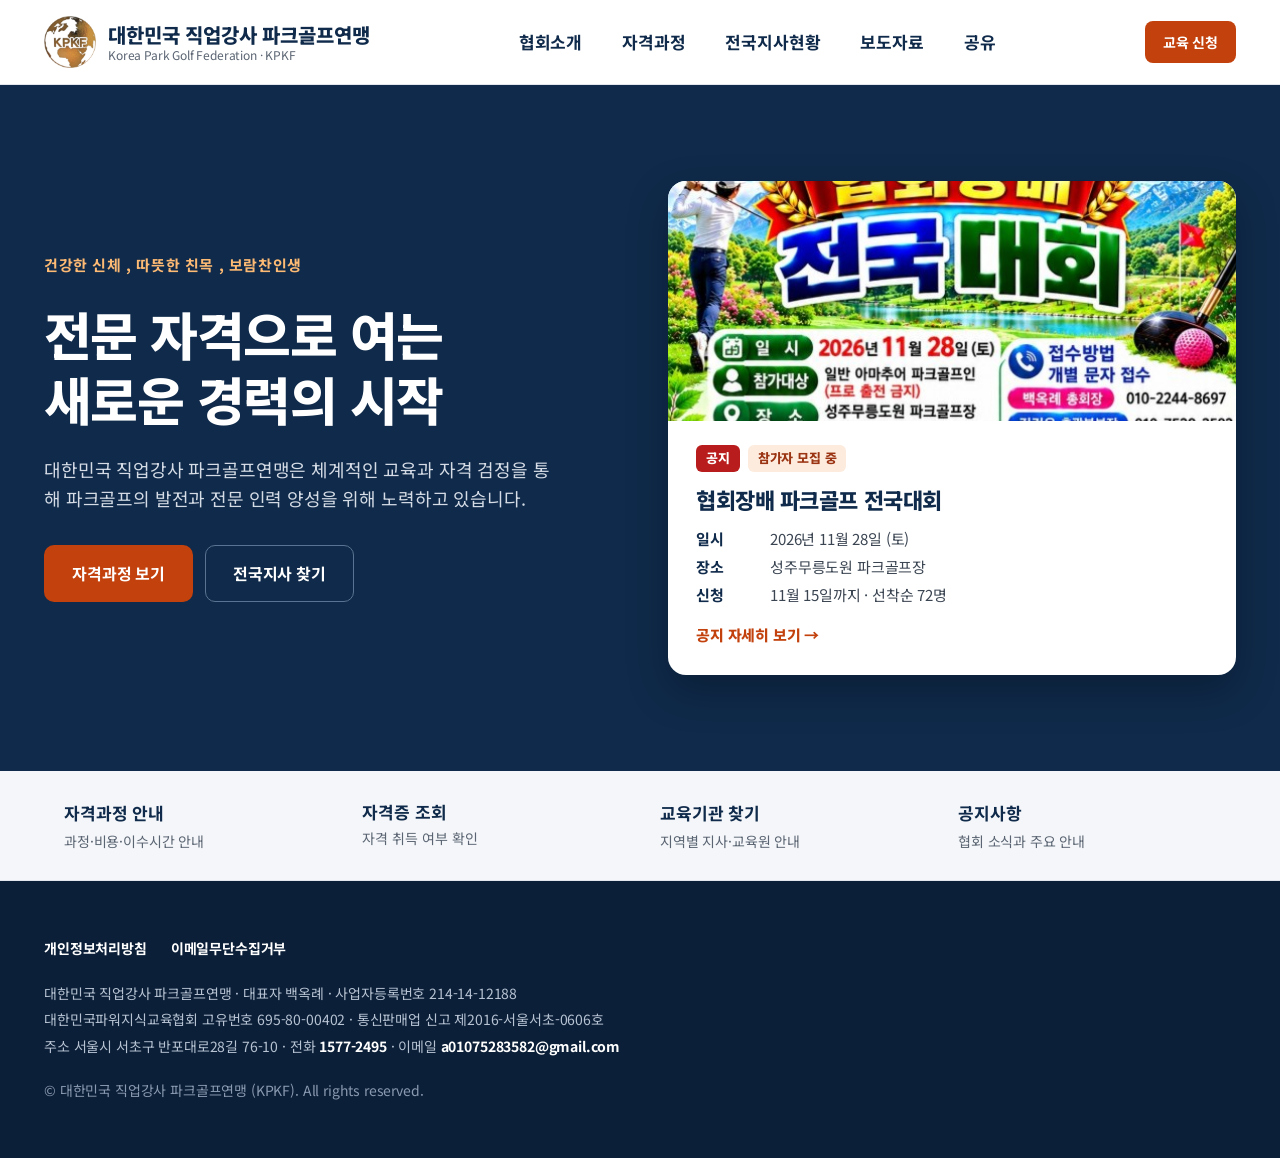
==== commit be4282b3: "Add files via upload" ====
--- a/index.html
+++ b/index.html
@@ -66,44 +66,6 @@
 </div>
 </section>
 
-<section style="max-width: 1240px; margin: 0 auto; padding: 96px 24px 48px; display: flex; flex-direction: column; gap: 28px">
-<div style="display: flex; flex-wrap: wrap; justify-content: space-between; align-items: flex-end; gap: 16px">
-<div style="display: flex; flex-direction: column; gap: 12px"><span style="font-size: 14px; font-weight: 700; color: var(--accent); letter-spacing: 0.08em">CERTIFICATION</span><h2 style="margin: 0; font-size: 34px; font-weight: 800; letter-spacing: -0.03em">자격과정</h2></div>
-<a href="courses.html" style="padding: 12px 20px; border-radius: 8px; border: 1px solid #C9D0DA; font-size: 15px; font-weight: 700">과정 자세히 보기 →</a>
-</div>
-<div style="display: grid; grid-template-columns: repeat(auto-fit, minmax(260px, 1fr)); gap: 20px">
-<a href="courses.html" style="padding: 28px; border-radius: 16px; background: #FFFFFF; border: 1px solid #E3E7ED; display: flex; flex-direction: column; gap: 8px">
-<span style="font-size: 13px; font-weight: 800; color: var(--accent)">민간자격 1급</span>
-<strong style="font-size: 21px; font-weight: 800">파크골프 지도자 1급</strong>
-<span style="font-size: 15px; color: #5A6472">이론 3시간 + 실기 4시간</span>
-<span style="margin-top: 8px; font-size: 16px; font-weight: 800; color: #9A3412">비용 350,000원</span>
-</a>
-<a href="courses.html" style="padding: 28px; border-radius: 16px; background: #FFFFFF; border: 1px solid #E3E7ED; display: flex; flex-direction: column; gap: 8px">
-<span style="font-size: 13px; font-weight: 800; color: var(--accent)">민간자격 1급</span>
-<strong style="font-size: 21px; font-weight: 800">파크골프 심판 1급</strong>
-<span style="font-size: 15px; color: #5A6472">이론 3시간 + 실기 4시간</span>
-<span style="margin-top: 8px; font-size: 16px; font-weight: 800; color: #9A3412">비용 400,000원</span>
-</a>
-<a href="courses.html" style="padding: 28px; border-radius: 16px; background: #FFFFFF; border: 1px solid #E3E7ED; display: flex; flex-direction: column; gap: 8px">
-<span style="font-size: 13px; font-weight: 800; color: var(--accent)">민간자격 1급</span>
-<strong style="font-size: 21px; font-weight: 800">강사 트레이너</strong>
-<span style="font-size: 15px; color: #5A6472">1:1 코칭 · 주 1회 3시간 (8주)</span>
-<span style="margin-top: 8px; font-size: 16px; font-weight: 800; color: #9A3412">비용 350,000원</span>
-</a>
-</div>
-</section>
-<section style="max-width: 1240px; margin: 0 auto; padding: 48px 24px 112px; display: grid; grid-template-columns: repeat(auto-fit, minmax(340px, 1fr)); gap: 48px">
-<div style="display: flex; flex-direction: column; gap: 20px">
-<div style="display: flex; justify-content: space-between; align-items: flex-end; gap: 12px"><h2 style="margin: 0; font-size: 28px; font-weight: 800; letter-spacing: -0.03em">공지사항</h2><a href="share.html#notices" style="font-size: 15px; font-weight: 700">전체 보기 →</a></div>
-<ul class="press-list" style="background: #F4F6F9">
-<li class="press-item"><a href="share.html#notice-1">[대회] 협회장배 파크골프 전국대회 참가자 모집 안내</a><span>대회일 2026.11.28 (토)</span></li>
-</ul>
-</div>
-<div style="display: flex; flex-direction: column; gap: 20px">
-<div style="display: flex; justify-content: space-between; align-items: flex-end; gap: 12px"><h2 style="margin: 0; font-size: 28px; font-weight: 800; letter-spacing: -0.03em">보도자료</h2><a href="press.html" style="font-size: 15px; font-weight: 700">전체 보기 →</a></div>
-<ul class="press-list" style="background: #F4F6F9" data-press-list="3"></ul>
-</div>
-</section>
 </main>
 <div id="verify-modal" class="modal" hidden>
 <div class="modal-backdrop" data-close></div>
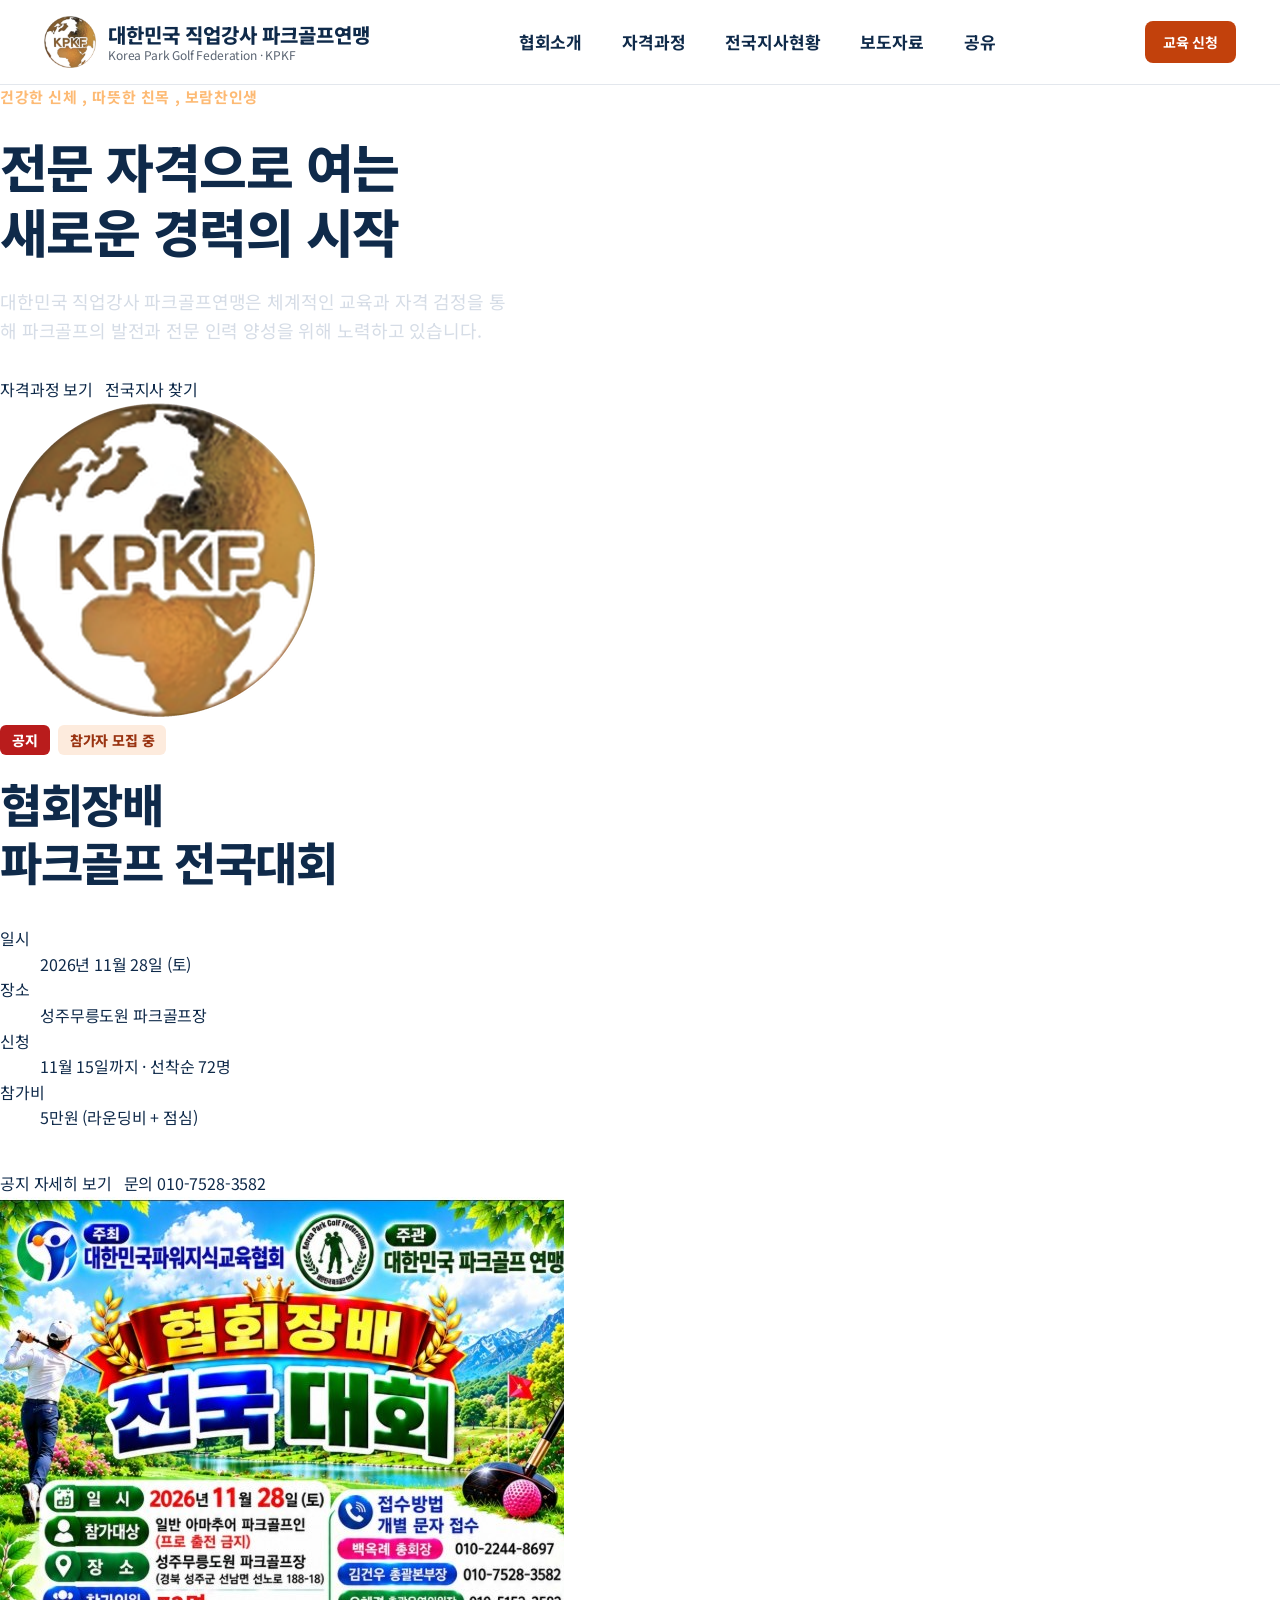
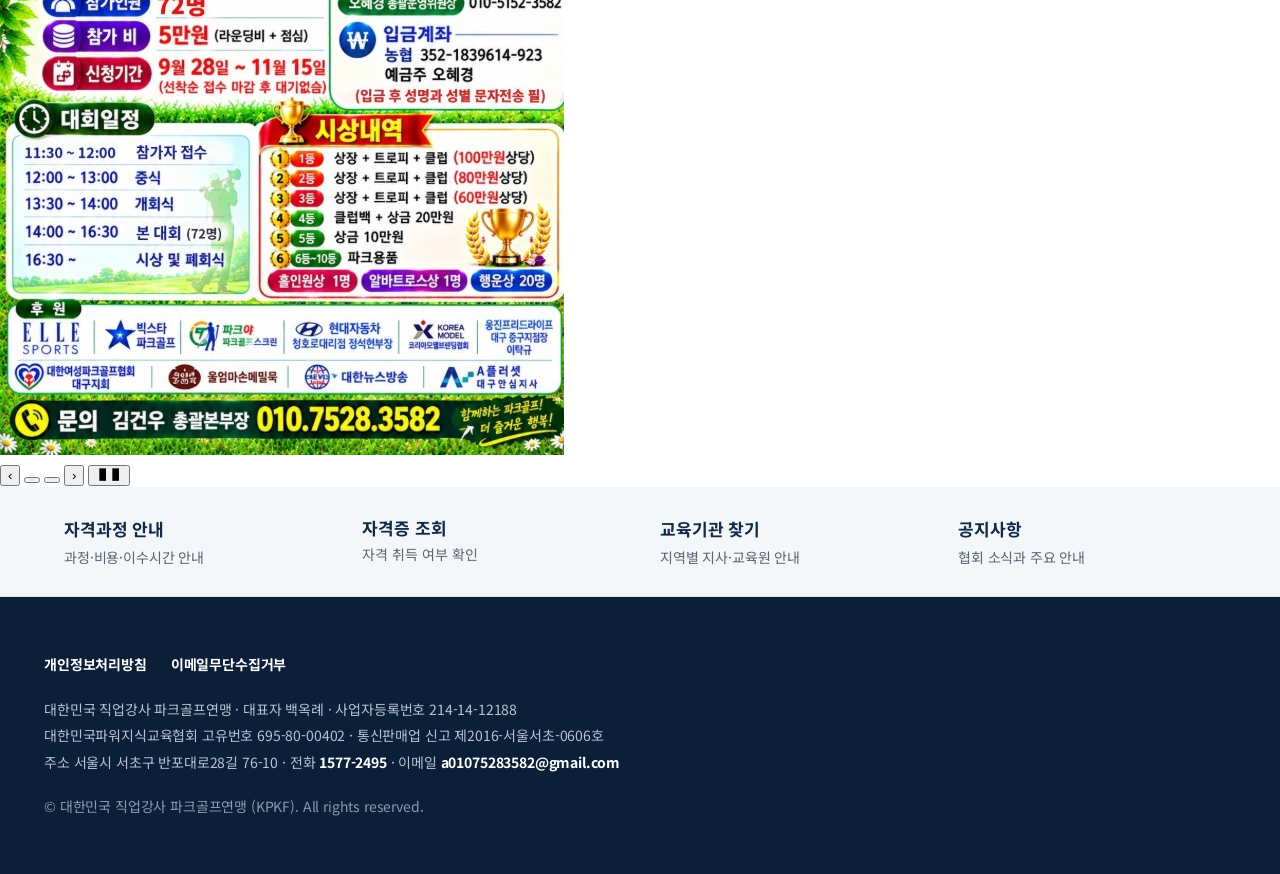
==== commit 40df0ce3: "Add files via upload" ====
--- a/index.html
+++ b/index.html
@@ -34,29 +34,47 @@
 </header>
 
 <main>
-<section id="top" style="background: #0F2A4A; color: #FFFFFF">
-<div style="max-width: 1240px; margin: 0 auto; padding: 96px 24px; display: grid; grid-template-columns: repeat(auto-fit, minmax(320px, 1fr)); gap: 56px; align-items: center">
+<section id="top" class="hero" aria-label="주요 안내">
+<div class="hero-slider" id="hero-slider">
+<div class="hero-track">
+<div class="hero-slide is-active" role="group" aria-roledescription="슬라이드" aria-label="1 / 2">
+<div class="hero-inner">
 <div style="display: flex; flex-direction: column; gap: 24px">
-<span style="font-size: 15px; font-weight: 700; color: #FDBA74; letter-spacing: 0.04em">건강한 신체 , 따뜻한 친목 , 보람찬인생&nbsp;</span>
+<span style="font-size: 15px; font-weight: 700; color: #FDBA74; letter-spacing: 0.04em">건강한 신체 , 따뜻한 친목 , 보람찬인생</span>
 <h1 style="margin: 0; font-size: 52px; line-height: 1.25; font-weight: 800; letter-spacing: -0.03em">전문 자격으로 여는<br>새로운 경력의 시작</h1>
 <p style="margin: 0; font-size: 18px; color: #D5DCE6; max-width: 520px">대한민국 직업강사 파크골프연맹은 체계적인 교육과 자격 검정을 통해 파크골프의 발전과 전문 인력 양성을 위해 노력하고 있습니다.</p>
 <div style="display: flex; flex-wrap: wrap; gap: 12px; padding-top: 8px">
-<a href="courses.html" style="padding: 16px 28px; border-radius: 10px; background: var(--accent); color: #FFFFFF; font-weight: 700; font-size: 16px">자격과정 보기</a>
-<a href="branches.html" style="padding: 15px 27px; border-radius: 10px; border: 1px solid #5B7393; color: #FFFFFF; font-weight: 700; font-size: 16px">전국지사 찾기</a>
+<a href="courses.html" class="hero-btn primary">자격과정 보기</a>
+<a href="branches.html" class="hero-btn">전국지사 찾기</a>
 </div>
 </div>
-<a href="share.html#notice-1" id="hero-notice" style="display: flex; flex-direction: column; border-radius: 18px; overflow: hidden; background: #FFFFFF; color: #0F2A4A; box-shadow: 0 16px 40px rgba(0, 0, 0, 0.25)">
-<img src="notice-tournament.jpg" alt="협회장배 전국대회 포스터" style="display: block; width: 100%; height: 240px; object-fit: cover; object-position: center 22%">
-<span style="display: flex; flex-direction: column; gap: 12px; padding: 24px 28px 28px">
-<span style="display: flex; flex-wrap: wrap; align-items: center; gap: 8px"><span style="padding: 3px 10px; border-radius: 6px; background: #B91C1C; color: #FFFFFF; font-size: 13px; font-weight: 800">공지</span><span style="padding: 3px 10px; border-radius: 6px; background: #FDEBDD; color: #9A3412; font-size: 13px; font-weight: 800">참가자 모집 중</span></span>
-<strong style="font-size: 22px; line-height: 1.4; font-weight: 800; letter-spacing: -0.02em">협회장배 파크골프 전국대회</strong>
-<span style="display: grid; grid-template-columns: 64px 1fr; gap: 4px 10px; font-size: 15px; color: #3B4552"><b style="color: #0F2A4A">일시</b><span>2026년 11월 28일 (토)</span><b style="color: #0F2A4A">장소</b><span>성주무릉도원 파크골프장</span><b style="color: #0F2A4A">신청</b><span>11월 15일까지 · 선착순 72명</span></span>
-<span style="margin-top: 4px; font-size: 15px; font-weight: 800; color: var(--accent)">공지 자세히 보기 →</span>
-</span>
-</a>
+<div class="hero-art" aria-hidden="true"><img src="kpkf-logo.png" alt=""></div>
+</div>
+</div>
+<div class="hero-slide" role="group" aria-roledescription="슬라이드" aria-label="2 / 2">
+<div class="hero-inner">
+<div style="display: flex; flex-direction: column; gap: 20px">
+<span style="display: flex; flex-wrap: wrap; gap: 8px"><span style="padding: 4px 12px; border-radius: 6px; background: #B91C1C; color: #FFFFFF; font-size: 14px; font-weight: 800">공지</span><span style="padding: 4px 12px; border-radius: 6px; background: #FDEBDD; color: #9A3412; font-size: 14px; font-weight: 800">참가자 모집 중</span></span>
+<h2 style="margin: 0; font-size: 46px; line-height: 1.25; font-weight: 800; letter-spacing: -0.03em">협회장배<br>파크골프 전국대회</h2>
+<dl class="hero-facts"><dt>일시</dt><dd>2026년 11월 28일 (토)</dd><dt>장소</dt><dd>성주무릉도원 파크골프장</dd><dt>신청</dt><dd>11월 15일까지 · 선착순 72명</dd><dt>참가비</dt><dd>5만원 (라운딩비 + 점심)</dd></dl>
+<div style="display: flex; flex-wrap: wrap; gap: 12px; padding-top: 4px">
+<a href="share.html#notice-1" class="hero-btn primary">공지 자세히 보기</a>
+<a href="tel:010-7528-3582" class="hero-btn">문의 010-7528-3582</a>
+</div>
+</div>
+<a href="share.html#notice-1" class="hero-poster"><img src="notice-tournament.jpg" alt="협회장배 전국대회 포스터. 2026년 11월 28일 토요일, 성주무릉도원 파크골프장"></a>
+</div>
+</div>
+</div>
+<div class="hero-controls">
+<button type="button" class="hero-ctl" data-hero="prev" aria-label="이전 슬라이드">‹</button>
+<button type="button" class="hero-dot" data-hero-dot="0" aria-label="1번 슬라이드"></button>
+<button type="button" class="hero-dot" data-hero-dot="1" aria-label="2번 슬라이드"></button>
+<button type="button" class="hero-ctl" data-hero="next" aria-label="다음 슬라이드">›</button>
+<button type="button" class="hero-ctl hero-pause" data-hero="pause" aria-label="자동 넘김 멈추기">❚❚</button>
+</div>
 </div>
 </section>
-
 <section aria-label="바로가기" style="background: #F4F6F9; border-bottom: 1px solid #E3E7ED">
 <div style="max-width: 1240px; margin: 0 auto; padding: 0 24px; display: grid; grid-template-columns: repeat(auto-fit, minmax(200px, 1fr))">
 <a href="courses.html" style="padding: 28px 20px; display: flex; flex-direction: column; gap: 4px"><strong style="font-size: 17px">자격과정 안내</strong><span style="font-size: 14px; color: #5A6472">과정·비용·이수시간 안내</span></a>
